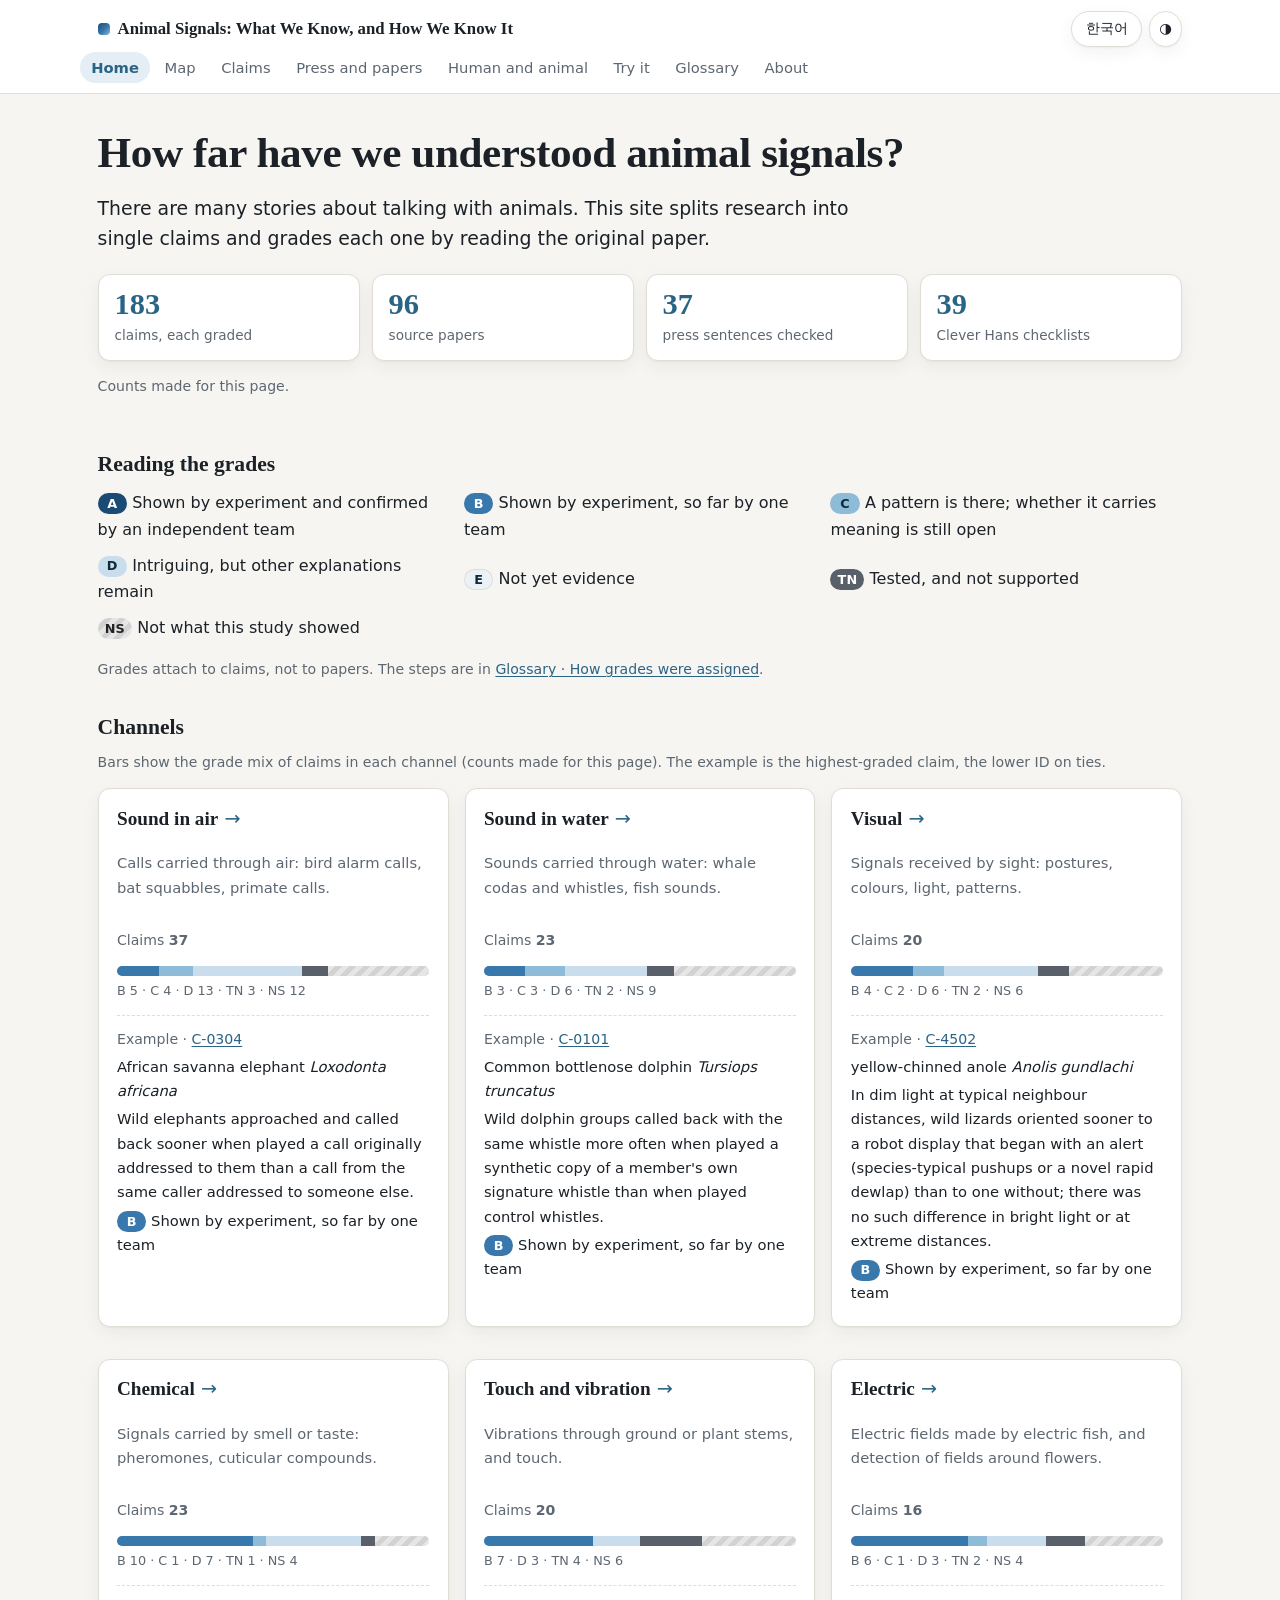
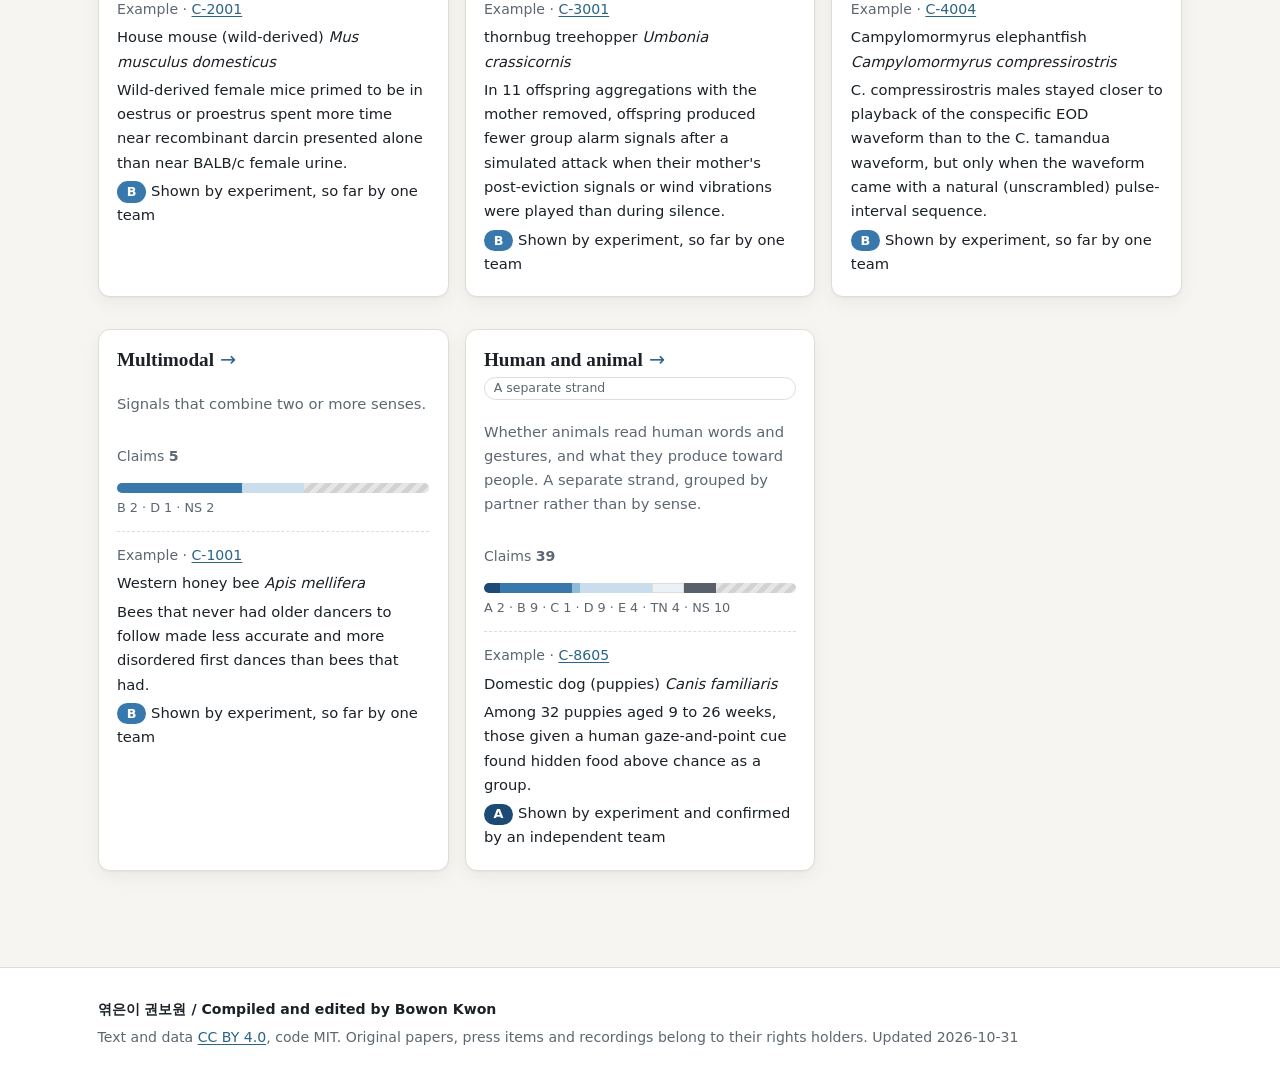
==== index.html @ cfb14173 "Visual refresh: hero stats, sticky header, theme toggle, quieter map Serif display headings, grade-c" ====
<!DOCTYPE html>
<html lang="ko" class="lang-ko">
<head>
<meta charset="utf-8">
<meta name="viewport" content="width=device-width, initial-scale=1">
<title>처음 / Home | 동물의 신호, 어디까지 알았나</title>
<link rel="stylesheet" href="assets/site.css">
<script>(function(){var th;try{th=localStorage.getItem("as-theme")}catch(e){}if(th==="light"||th==="dark"){document.documentElement.setAttribute("data-theme",th)}var l;try{l=localStorage.getItem("as-lang")}catch(e){}if(l!=="ko"&&l!=="en"){l=(navigator.language||"").toLowerCase().indexOf("ko")===0?"ko":"en"}var d=document.documentElement;d.className="lang-"+l;d.lang=l;})();</script>

</head>
<body>
<header class="top">
<div class="wrap toprow">
<a class="brand" href="index.html"><span class="ko" lang="ko">동물의 신호, 어디까지 알았나</span><span class="en" lang="en">Animal Signals: What We Know, and How We Know It</span></a>
<div class="btns"><button type="button" id="langbtn" class="langbtn" aria-label="Language / 언어"><span class="ko" lang="en">English</span><span class="en" lang="ko">한국어</span></button>
<button type="button" id="themebtn" class="langbtn themebtn" aria-label="밝게/어둡게 / Light or dark" title="밝게/어둡게 · Light/dark">&#9681;</button></div>
</div>
<nav class="wrap nav" aria-label="Site"><a href="index.html" aria-current="page"><span class="ko" lang="ko">처음</span><span class="en" lang="en">Home</span></a><a href="map.html"><span class="ko" lang="ko">지도</span><span class="en" lang="en">Map</span></a><a href="claims.html"><span class="ko" lang="ko">주장 카드</span><span class="en" lang="en">Claims</span></a><a href="press.html"><span class="ko" lang="ko">보도와 논문, 나란히</span><span class="en" lang="en">Press and papers</span></a><a href="aic.html"><span class="ko" lang="ko">사람과 동물</span><span class="en" lang="en">Human and animal</span></a><a href="try.html"><span class="ko" lang="ko">직접 해 보기</span><span class="en" lang="en">Try it</span></a><a href="glossary.html"><span class="ko" lang="ko">용어</span><span class="en" lang="en">Glossary</span></a><a href="about.html"><span class="ko" lang="ko">소개</span><span class="en" lang="en">About</span></a></nav>
</header>
<main class="wrap">
<section class="hero"><h1><span class="ko" lang="ko">동물은 어떻게 말할까?</span><span class="en" lang="en">How far have we understood animal signals?</span></h1>
<p class="lead"><span class="ko" lang="ko">「동물과 대화했다」는 이야기는 많다. 이 사이트는 연구가 실제로 보인 것을 주장 하나씩 떼어, 그 주장의 근거가 어느 수준인지 원 논문을 읽고 매겼다.</span><span class="en" lang="en">There are many stories about talking with animals. This site splits research into single claims and grades each one by reading the original paper.</span></p>
<div class="stats">
<a href="claims.html"><span class="n">183</span><small><span class="ko" lang="ko">주장, 하나씩 등급을 매김</span><span class="en" lang="en">claims, each graded</span></small></a>
<a href="about.html"><span class="n">96</span><small><span class="ko" lang="ko">원 논문</span><span class="en" lang="en">source papers</span></small></a>
<a href="press.html"><span class="n">37</span><small><span class="ko" lang="ko">보도 문장, 논문과 대조</span><span class="en" lang="en">press sentences checked</span></small></a>
<a href="aic.html"><span class="n">39</span><small><span class="ko" lang="ko">영리한 한스 점검표</span><span class="en" lang="en">Clever Hans checklists</span></small></a>
</div>
<p class="small"><span class="ko" lang="ko">이 화면의 집계.</span><span class="en" lang="en">Counts made for this page.</span></p></section>
<section><h2><span class="ko" lang="ko">등급 읽는 법</span><span class="en" lang="en">Reading the grades</span></h2><ul class="gradelist"><li><span class="gradeline"><span class="badge g-A" title="A">A</span> <span class="ko" lang="ko">실험으로 확인되고 다른 팀도 확인했다</span><span class="en" lang="en">Shown by experiment and confirmed by an independent team</span></span></li><li><span class="gradeline"><span class="badge g-B" title="B">B</span> <span class="ko" lang="ko">실험으로 확인됐지만 아직 한 팀 결과다</span><span class="en" lang="en">Shown by experiment, so far by one team</span></span></li><li><span class="gradeline"><span class="badge g-C" title="C">C</span> <span class="ko" lang="ko">패턴은 보이지만 의미인지는 아직 모른다</span><span class="en" lang="en">A pattern is there; whether it carries meaning is still open</span></span></li><li><span class="gradeline"><span class="badge g-D" title="D">D</span> <span class="ko" lang="ko">흥미롭지만 다른 설명이 남아 있다</span><span class="en" lang="en">Intriguing, but other explanations remain</span></span></li><li><span class="gradeline"><span class="badge g-E" title="E">E</span> <span class="ko" lang="ko">아직 근거라고 하기 어렵다</span><span class="en" lang="en">Not yet evidence</span></span></li><li><span class="gradeline"><span class="badge g-TN" title="TN">TN</span> <span class="ko" lang="ko">시험했지만 확인되지 않았다</span><span class="en" lang="en">Tested, and not supported</span></span></li><li><span class="gradeline"><span class="badge g-NS" title="NS">NS</span> <span class="ko" lang="ko">이 연구가 보인 것이 아니다</span><span class="en" lang="en">Not what this study showed</span></span></li></ul>
<p class="small"><span class="ko" lang="ko">등급은 논문이 아니라 주장마다 붙는다. 매긴 순서는 <a href="glossary.html#grading">용어 · 등급은 이렇게 매겼다</a>에 있다.</span><span class="en" lang="en">Grades attach to claims, not to papers. The steps are in <a href="glossary.html#grading">Glossary · How grades were assigned</a>.</span></p></section>
<section><h2><span class="ko" lang="ko">신호가 오가는 길</span><span class="en" lang="en">Channels</span></h2>
<p class="small"><span class="ko" lang="ko">막대는 그 갈래 주장들의 등급 분포다(이 화면의 집계). 대표 사례는 그 갈래에서 등급이 가장 높은 주장이고, 같으면 번호가 앞선 것이다.</span><span class="en" lang="en">Bars show the grade mix of claims in each channel (counts made for this page). The example is the highest-graded claim, the lower ID on ties.</span></p>
<div class="grid"><article class="card chcard ch-acoustic-air">
<h2><a href="claims.html#channel=acoustic-air"><span class="ko" lang="ko">소리(공기)</span><span class="en" lang="en">Sound in air</span></a></h2>
<p class="blurb"><span class="ko" lang="ko">새의 경계음, 박쥐의 다툼 소리, 영장류의 호출처럼 공기로 전해지는 소리.</span><span class="en" lang="en">Calls carried through air: bird alarm calls, bat squabbles, primate calls.</span></p>
<p class="small"><span class="ko" lang="ko">주장</span><span class="en" lang="en">Claims</span> <b>37</b></p>
<div class="bar" role="img" aria-label="B 5 · C 4 · D 13 · TN 3 · NS 12"><span class="seg g-B" style="width:13.5%"></span><span class="seg g-C" style="width:10.8%"></span><span class="seg g-D" style="width:35.1%"></span><span class="seg g-TN" style="width:8.1%"></span><span class="seg g-NS" style="width:32.4%"></span></div><p class="legend">B 5 · C 4 · D 13 · TN 3 · NS 12</p>
<div class="rep"><p class="small"><span class="ko" lang="ko">대표 사례</span><span class="en" lang="en">Example</span> · <a href="claims.html#C-0304">C-0304</a></p><p><span class="ko" lang="ko">아프리카사바나코끼리</span><span class="en" lang="en">African savanna elephant</span> <i lang="la">Loxodonta africana</i></p><p><span class="ko" lang="ko">같은 코끼리의 호출이라도 원래 자기에게 했던 호출을 들려주면, 남에게 했던 호출보다 더 빨리 스피커 쪽으로 오고 더 빨리 대답했다.</span><span class="en" lang="en">Wild elephants approached and called back sooner when played a call originally addressed to them than a call from the same caller addressed to someone else.</span></p><p><span class="gradeline"><span class="badge g-B" title="B">B</span> <span class="ko" lang="ko">실험으로 확인됐지만 아직 한 팀 결과다</span><span class="en" lang="en">Shown by experiment, so far by one team</span></span></p></div>
</article><article class="card chcard ch-acoustic-water">
<h2><a href="claims.html#channel=acoustic-water"><span class="ko" lang="ko">소리(물속)</span><span class="en" lang="en">Sound in water</span></a></h2>
<p class="blurb"><span class="ko" lang="ko">고래의 코다와 휘슬, 물고기의 소리처럼 물속으로 전해지는 소리.</span><span class="en" lang="en">Sounds carried through water: whale codas and whistles, fish sounds.</span></p>
<p class="small"><span class="ko" lang="ko">주장</span><span class="en" lang="en">Claims</span> <b>23</b></p>
<div class="bar" role="img" aria-label="B 3 · C 3 · D 6 · TN 2 · NS 9"><span class="seg g-B" style="width:13.0%"></span><span class="seg g-C" style="width:13.0%"></span><span class="seg g-D" style="width:26.1%"></span><span class="seg g-TN" style="width:8.7%"></span><span class="seg g-NS" style="width:39.1%"></span></div><p class="legend">B 3 · C 3 · D 6 · TN 2 · NS 9</p>
<div class="rep"><p class="small"><span class="ko" lang="ko">대표 사례</span><span class="en" lang="en">Example</span> · <a href="claims.html#C-0101">C-0101</a></p><p><span class="ko" lang="ko">큰돌고래</span><span class="en" lang="en">Common bottlenose dolphin</span> <i lang="la">Tursiops truncatus</i></p><p><span class="ko" lang="ko">야생 큰돌고래 무리에 구성원의 시그니처 휘슬을 합성해 들려주면, 다른 휘슬을 들려줄 때보다 같은 휘슬로 대답하는 일이 더 많았다.</span><span class="en" lang="en">Wild dolphin groups called back with the same whistle more often when played a synthetic copy of a member&#x27;s own signature whistle than when played control whistles.</span></p><p><span class="gradeline"><span class="badge g-B" title="B">B</span> <span class="ko" lang="ko">실험으로 확인됐지만 아직 한 팀 결과다</span><span class="en" lang="en">Shown by experiment, so far by one team</span></span></p></div>
</article><article class="card chcard ch-visual">
<h2><a href="claims.html#channel=visual"><span class="ko" lang="ko">시각</span><span class="en" lang="en">Visual</span></a></h2>
<p class="blurb"><span class="ko" lang="ko">몸짓, 색, 빛, 무늬처럼 눈으로 받는 신호.</span><span class="en" lang="en">Signals received by sight: postures, colours, light, patterns.</span></p>
<p class="small"><span class="ko" lang="ko">주장</span><span class="en" lang="en">Claims</span> <b>20</b></p>
<div class="bar" role="img" aria-label="B 4 · C 2 · D 6 · TN 2 · NS 6"><span class="seg g-B" style="width:20.0%"></span><span class="seg g-C" style="width:10.0%"></span><span class="seg g-D" style="width:30.0%"></span><span class="seg g-TN" style="width:10.0%"></span><span class="seg g-NS" style="width:30.0%"></span></div><p class="legend">B 4 · C 2 · D 6 · TN 2 · NS 6</p>
<div class="rep"><p class="small"><span class="ko" lang="ko">대표 사례</span><span class="en" lang="en">Example</span> · <a href="claims.html#C-4502">C-4502</a></p><p><span class="ko" lang="ko">아놀도마뱀의 일종(A. gundlachi)</span><span class="en" lang="en">yellow-chinned anole</span> <i lang="la">Anolis gundlachi</i></p><p><span class="ko" lang="ko">어두운 빛과 보통 이웃 거리에서, 야생 도마뱀은 경보 동작(평소의 팔굽혀펴기든 새로운 빠른 목주머니 펼침이든)으로 시작하는 로봇 과시를 그렇지 않은 과시보다 빨리 바라보았다. 밝은 빛이나 아주 먼 거리에서는 차이가 없었다.</span><span class="en" lang="en">In dim light at typical neighbour distances, wild lizards oriented sooner to a robot display that began with an alert (species-typical pushups or a novel rapid dewlap) than to one without; there was no such difference in bright light or at extreme distances.</span></p><p><span class="gradeline"><span class="badge g-B" title="B">B</span> <span class="ko" lang="ko">실험으로 확인됐지만 아직 한 팀 결과다</span><span class="en" lang="en">Shown by experiment, so far by one team</span></span></p></div>
</article><article class="card chcard ch-chemical">
<h2><a href="claims.html#channel=chemical"><span class="ko" lang="ko">화학(냄새·맛)</span><span class="en" lang="en">Chemical</span></a></h2>
<p class="blurb"><span class="ko" lang="ko">페로몬, 체표 물질처럼 냄새나 맛으로 전해지는 신호.</span><span class="en" lang="en">Signals carried by smell or taste: pheromones, cuticular compounds.</span></p>
<p class="small"><span class="ko" lang="ko">주장</span><span class="en" lang="en">Claims</span> <b>23</b></p>
<div class="bar" role="img" aria-label="B 10 · C 1 · D 7 · TN 1 · NS 4"><span class="seg g-B" style="width:43.5%"></span><span class="seg g-C" style="width:4.3%"></span><span class="seg g-D" style="width:30.4%"></span><span class="seg g-TN" style="width:4.3%"></span><span class="seg g-NS" style="width:17.4%"></span></div><p class="legend">B 10 · C 1 · D 7 · TN 1 · NS 4</p>
<div class="rep"><p class="small"><span class="ko" lang="ko">대표 사례</span><span class="en" lang="en">Example</span> · <a href="claims.html#C-2001">C-2001</a></p><p><span class="ko" lang="ko">생쥐(야생 계통)</span><span class="en" lang="en">House mouse (wild-derived)</span> <i lang="la">Mus musculus domesticus</i></p><p><span class="ko" lang="ko">발정기 또는 발정 전기가 되도록 처치한 야생 계통 암컷 생쥐는 재조합 다르신 단독 근처에 BALB/c 암컷 오줌보다 오래 머물렀다.</span><span class="en" lang="en">Wild-derived female mice primed to be in oestrus or proestrus spent more time near recombinant darcin presented alone than near BALB/c female urine.</span></p><p><span class="gradeline"><span class="badge g-B" title="B">B</span> <span class="ko" lang="ko">실험으로 확인됐지만 아직 한 팀 결과다</span><span class="en" lang="en">Shown by experiment, so far by one team</span></span></p></div>
</article><article class="card chcard ch-tactile-vibration">
<h2><a href="claims.html#channel=tactile-vibration"><span class="ko" lang="ko">촉각·진동</span><span class="en" lang="en">Touch and vibration</span></a></h2>
<p class="blurb"><span class="ko" lang="ko">땅이나 식물 줄기를 타고 전해지는 진동, 몸 접촉.</span><span class="en" lang="en">Vibrations through ground or plant stems, and touch.</span></p>
<p class="small"><span class="ko" lang="ko">주장</span><span class="en" lang="en">Claims</span> <b>20</b></p>
<div class="bar" role="img" aria-label="B 7 · D 3 · TN 4 · NS 6"><span class="seg g-B" style="width:35.0%"></span><span class="seg g-D" style="width:15.0%"></span><span class="seg g-TN" style="width:20.0%"></span><span class="seg g-NS" style="width:30.0%"></span></div><p class="legend">B 7 · D 3 · TN 4 · NS 6</p>
<div class="rep"><p class="small"><span class="ko" lang="ko">대표 사례</span><span class="en" lang="en">Example</span> · <a href="claims.html#C-3001">C-3001</a></p><p><span class="ko" lang="ko">가시뿔매미류(움보니아)</span><span class="en" lang="en">thornbug treehopper</span> <i lang="la">Umbonia crassicornis</i></p><p><span class="ko" lang="ko">어미를 떼어 낸 새끼 무리 11개에서, 모의 공격이 끝난 뒤 어미의 신호나 바람 진동을 재생하면 무음일 때보다 새끼들의 집단 경보 신호가 줄었다.</span><span class="en" lang="en">In 11 offspring aggregations with the mother removed, offspring produced fewer group alarm signals after a simulated attack when their mother&#x27;s post-eviction signals or wind vibrations were played than during silence.</span></p><p><span class="gradeline"><span class="badge g-B" title="B">B</span> <span class="ko" lang="ko">실험으로 확인됐지만 아직 한 팀 결과다</span><span class="en" lang="en">Shown by experiment, so far by one team</span></span></p></div>
</article><article class="card chcard ch-electric">
<h2><a href="claims.html#channel=electric"><span class="ko" lang="ko">전기</span><span class="en" lang="en">Electric</span></a></h2>
<p class="blurb"><span class="ko" lang="ko">전기 물고기가 만드는 전기장, 꽃 주변의 전기장 감지.</span><span class="en" lang="en">Electric fields made by electric fish, and detection of fields around flowers.</span></p>
<p class="small"><span class="ko" lang="ko">주장</span><span class="en" lang="en">Claims</span> <b>16</b></p>
<div class="bar" role="img" aria-label="B 6 · C 1 · D 3 · TN 2 · NS 4"><span class="seg g-B" style="width:37.5%"></span><span class="seg g-C" style="width:6.2%"></span><span class="seg g-D" style="width:18.8%"></span><span class="seg g-TN" style="width:12.5%"></span><span class="seg g-NS" style="width:25.0%"></span></div><p class="legend">B 6 · C 1 · D 3 · TN 2 · NS 4</p>
<div class="rep"><p class="small"><span class="ko" lang="ko">대표 사례</span><span class="en" lang="en">Example</span> · <a href="claims.html#C-4004">C-4004</a></p><p><span class="ko" lang="ko">캄필로모르미루스 콤프레시로스트리스(코끼리고기류)</span><span class="en" lang="en">Campylomormyrus elephantfish</span> <i lang="la">Campylomormyrus compressirostris</i></p><p><span class="ko" lang="ko">C. compressirostris 수컷은 C. tamandua 파형보다 같은 종 파형 재생 쪽에 더 오래 머물렀다. 단, 파형에 자연 그대로의(섞지 않은) 방전 간격 서열이 붙어 있을 때만 그랬다.</span><span class="en" lang="en">C. compressirostris males stayed closer to playback of the conspecific EOD waveform than to the C. tamandua waveform, but only when the waveform came with a natural (unscrambled) pulse-interval sequence.</span></p><p><span class="gradeline"><span class="badge g-B" title="B">B</span> <span class="ko" lang="ko">실험으로 확인됐지만 아직 한 팀 결과다</span><span class="en" lang="en">Shown by experiment, so far by one team</span></span></p></div>
</article><article class="card chcard ch-multimodal">
<h2><a href="claims.html#channel=multimodal"><span class="ko" lang="ko">여러 감각 함께</span><span class="en" lang="en">Multimodal</span></a></h2>
<p class="blurb"><span class="ko" lang="ko">소리와 몸짓처럼 두 감각 이상을 함께 쓰는 신호.</span><span class="en" lang="en">Signals that combine two or more senses.</span></p>
<p class="small"><span class="ko" lang="ko">주장</span><span class="en" lang="en">Claims</span> <b>5</b></p>
<div class="bar" role="img" aria-label="B 2 · D 1 · NS 2"><span class="seg g-B" style="width:40.0%"></span><span class="seg g-D" style="width:20.0%"></span><span class="seg g-NS" style="width:40.0%"></span></div><p class="legend">B 2 · D 1 · NS 2</p>
<div class="rep"><p class="small"><span class="ko" lang="ko">대표 사례</span><span class="en" lang="en">Example</span> · <a href="claims.html#C-1001">C-1001</a></p><p><span class="ko" lang="ko">양봉꿀벌</span><span class="en" lang="en">Western honey bee</span> <i lang="la">Apis mellifera</i></p><p><span class="ko" lang="ko">따라 볼 선배 춤꾼이 없던 벌은 첫 춤의 방향이 덜 정확하고 더 흐트러졌다.</span><span class="en" lang="en">Bees that never had older dancers to follow made less accurate and more disordered first dances than bees that had.</span></p><p><span class="gradeline"><span class="badge g-B" title="B">B</span> <span class="ko" lang="ko">실험으로 확인됐지만 아직 한 팀 결과다</span><span class="en" lang="en">Shown by experiment, so far by one team</span></span></p></div>
</article><article class="card chcard ch-human-animal">
<h2><a href="aic.html"><span class="ko" lang="ko">사람과 동물</span><span class="en" lang="en">Human and animal</span></a></h2><p class="sep"><span class="ko" lang="ko">별도 갈래</span><span class="en" lang="en">A separate strand</span></p>
<p class="blurb"><span class="ko" lang="ko">사람의 말·몸짓을 동물이 읽는가, 동물이 사람에게 무엇을 내는가. 감각이 아니라 따로 묶은 갈래다.</span><span class="en" lang="en">Whether animals read human words and gestures, and what they produce toward people. A separate strand, grouped by partner rather than by sense.</span></p>
<p class="small"><span class="ko" lang="ko">주장</span><span class="en" lang="en">Claims</span> <b>39</b></p>
<div class="bar" role="img" aria-label="A 2 · B 9 · C 1 · D 9 · E 4 · TN 4 · NS 10"><span class="seg g-A" style="width:5.1%"></span><span class="seg g-B" style="width:23.1%"></span><span class="seg g-C" style="width:2.6%"></span><span class="seg g-D" style="width:23.1%"></span><span class="seg g-E" style="width:10.3%"></span><span class="seg g-TN" style="width:10.3%"></span><span class="seg g-NS" style="width:25.6%"></span></div><p class="legend">A 2 · B 9 · C 1 · D 9 · E 4 · TN 4 · NS 10</p>
<div class="rep"><p class="small"><span class="ko" lang="ko">대표 사례</span><span class="en" lang="en">Example</span> · <a href="claims.html#C-8605">C-8605</a></p><p><span class="ko" lang="ko">개(강아지)</span><span class="en" lang="en">Domestic dog (puppies)</span> <i lang="la">Canis familiaris</i></p><p><span class="ko" lang="ko">9~26주 강아지 32마리 가운데 사람의 시선·가리키기 신호를 받은 강아지들은 집단으로 숨긴 음식을 우연보다 잘 찾았다.</span><span class="en" lang="en">Among 32 puppies aged 9 to 26 weeks, those given a human gaze-and-point cue found hidden food above chance as a group.</span></p><p><span class="gradeline"><span class="badge g-A" title="A">A</span> <span class="ko" lang="ko">실험으로 확인되고 다른 팀도 확인했다</span><span class="en" lang="en">Shown by experiment and confirmed by an independent team</span></span></p></div>
</article></div></section>
</main>
<footer class="foot">
<div class="wrap">
<p class="credit">엮은이 권보원 / Compiled and edited by Bowon Kwon</p>
<p><span class="ko" lang="ko">글과 데이터 <a href="https://creativecommons.org/licenses/by/4.0/" rel="noopener">CC BY 4.0</a>, 코드 MIT. 원 논문·보도·녹음의 권리는 각 권리자에게 있다.</span><span class="en" lang="en">Text and data <a href="https://creativecommons.org/licenses/by/4.0/" rel="noopener">CC BY 4.0</a>, code MIT. Original papers, press items and recordings belong to their rights holders.</span>
<span class="ko" lang="ko">갱신일</span><span class="en" lang="en">Updated</span> 2026-10-31</p>
</div>
</footer>
<script src="assets/site.js"></script>
</body>
</html>
---- assets/site.css ----
:root{--bg:#f6f5f1;--bg2:#edebe5;--card:#ffffff;--ink:#1b2127;--muted:#5d6771;--faint:#9aa3ab;--line:#e0ddd5;--line2:#ebe8e1;
--accent:#2a6485;--accent-tint:#e4eef4;--warm:#b07a3a;
--gA:#1b4b74;--gB:#3878ad;--gC:#8dbbd8;--gD:#c9dded;--gE:#eaf1f7;--gTN:#596069;--gNS:#d9d9d9;
--radius:12px;--shadow:0 1px 2px rgba(20,24,30,.04),0 6px 18px rgba(20,24,30,.05);--shadow2:0 2px 4px rgba(20,24,30,.06),0 12px 28px rgba(20,24,30,.09);
--display:"Noto Serif KR","Source Serif 4",Georgia,"Times New Roman",serif}
@media (prefers-color-scheme:dark){:root:not([data-theme=light]){--bg:#1a1c1f;--bg2:#222427;--card:#232529;--ink:#eae8e3;--muted:#b0aea8;--faint:#7c7f84;--line:#34373d;--line2:#2c2f34;
--accent:#7fa8cf;--accent-tint:#263644;--warm:#d1a35f;--gC:#4f86ad;--gD:#2f5876;--gE:#2a3a48;--gTN:#8a9099;--gNS:#4a4d52;
--shadow:0 1px 2px rgba(0,0,0,.3),0 6px 18px rgba(0,0,0,.25);--shadow2:0 2px 4px rgba(0,0,0,.35),0 12px 28px rgba(0,0,0,.4)}
.g-C,.g-D,.g-E{color:#eef3f8!important}.g-NS{background:repeating-linear-gradient(135deg,#4a4d52 0 5px,#3a3d42 5px 10px)!important;color:#eae8e3!important}
.cell.g-C,.cell.g-D,.cell.g-E{color:#eef3f8}}
:root[data-theme=dark]{--bg:#1a1c1f;--bg2:#222427;--card:#232529;--ink:#eae8e3;--muted:#b0aea8;--faint:#7c7f84;--line:#34373d;--line2:#2c2f34;
--accent:#7fa8cf;--accent-tint:#263644;--warm:#d1a35f;--gC:#4f86ad;--gD:#2f5876;--gE:#2a3a48;--gTN:#8a9099;--gNS:#4a4d52;
--shadow:0 1px 2px rgba(0,0,0,.3),0 6px 18px rgba(0,0,0,.25);--shadow2:0 2px 4px rgba(0,0,0,.35),0 12px 28px rgba(0,0,0,.4)}
[data-theme=dark] .g-C,[data-theme=dark] .g-D,[data-theme=dark] .g-E{color:#eef3f8!important}[data-theme=dark] .g-NS{background:repeating-linear-gradient(135deg,#4a4d52 0 5px,#3a3d42 5px 10px)!important;color:#eae8e3!important}
[data-theme=dark] .cell.g-C,[data-theme=dark] .cell.g-D,[data-theme=dark] .cell.g-E{color:#eef3f8}
*{box-sizing:border-box}
html{font-size:16px;scroll-behavior:smooth}
body{margin:0;color:var(--ink);background:var(--bg);line-height:1.65;
font-family:system-ui,-apple-system,"Segoe UI","Apple SD Gothic Neo","Malgun Gothic","Noto Sans KR","Noto Sans CJK KR",sans-serif;word-break:keep-all;overflow-wrap:anywhere;-webkit-font-smoothing:antialiased}
html.lang-ko .en,html.lang-en .ko{display:none!important}
[hidden]{display:none!important}
.sr{position:absolute;width:1px;height:1px;overflow:hidden;clip:rect(0 0 0 0);white-space:nowrap}
.wrap{max-width:1120px;margin:0 auto;padding:0 1.1rem}
a{color:var(--accent);text-decoration-thickness:1px;text-underline-offset:2px}
a:hover{text-decoration-thickness:2px}
h1{font-family:var(--display);font-weight:600;font-size:2rem;line-height:1.25;letter-spacing:-.01em;margin:1.6rem 0 .7rem}
h2{font-family:var(--display);font-weight:600;font-size:1.35rem;line-height:1.3;margin:2rem 0 .6rem}
h3{font-size:1.05rem}
h2+.small,h1+.lead{margin-top:.2rem}
.top{position:sticky;top:0;z-index:20;background:color-mix(in srgb,var(--card) 90%,transparent);backdrop-filter:blur(10px);-webkit-backdrop-filter:blur(10px);border-bottom:1px solid var(--line)}
@supports not (color-mix(in srgb,#fff,#000)){.top{background:var(--card)}}
.toprow{display:flex;justify-content:space-between;align-items:center;gap:1rem;padding-top:.7rem}
.brand{font-family:var(--display);font-weight:600;font-size:1.05rem;text-decoration:none;color:var(--ink);display:inline-flex;align-items:center;gap:.5rem}
.brand::before{content:"";width:12px;height:12px;border-radius:4px;background:linear-gradient(135deg,var(--gA),var(--gB) 55%,var(--gC));flex:none}
.langbtn{border:1px solid var(--line);background:var(--card);color:var(--ink);border-radius:999px;padding:.3rem .85rem;cursor:pointer;font:inherit;font-size:.9rem;box-shadow:var(--shadow);white-space:nowrap;flex:none}
.langbtn:hover{border-color:var(--accent);color:var(--accent)}
.btns{display:flex;gap:.4rem;align-items:center}
.themebtn{width:2.1rem;padding:.3rem 0;text-align:center}
.nav{display:flex;flex-wrap:wrap;gap:.15rem .2rem;padding:.35rem 0 .6rem}
.nav a{text-decoration:none;color:var(--muted);font-size:.92rem;padding:.22rem .7rem;border-radius:999px;transition:background .15s,color .15s}
.nav a:hover{background:var(--bg2);color:var(--ink)}
.nav a[aria-current=page]{color:var(--accent);background:var(--accent-tint);font-weight:600}
main.wrap{padding-bottom:2rem;min-width:0;overflow-x:clip}
.lead{font-size:1.12rem;color:var(--ink);max-width:48rem}
.small{font-size:.88rem;color:var(--muted)}
.hero{padding:1.4rem 0 .4rem}
.hero h1{font-size:clamp(2rem,4.2vw,2.7rem);margin:.6rem 0 .8rem}
.hero .lead{font-size:1.18rem;line-height:1.6}
.stats{display:grid;grid-template-columns:repeat(auto-fit,minmax(150px,1fr));gap:.7rem;margin:1.3rem 0 .4rem}
.stats a,.stats div{display:flex;flex-direction:column;background:var(--card);border:1px solid var(--line);border-radius:var(--radius);padding:.8rem 1rem;text-decoration:none;color:inherit;box-shadow:var(--shadow);transition:transform .15s,box-shadow .15s}
.stats a:hover{transform:translateY(-2px);box-shadow:var(--shadow2)}
.stats .n{font-family:var(--display);font-size:1.9rem;font-weight:600;line-height:1.1;color:var(--accent);font-variant-numeric:tabular-nums}
.stats small{color:var(--muted);font-size:.85rem;margin-top:.2rem}
.foot{border-top:1px solid var(--line);margin-top:3rem;padding:1.6rem 0 2rem;font-size:.88rem;color:var(--muted);background:var(--card)}
.foot p{margin:.3rem 0}
.credit{font-weight:600;color:var(--ink)}
.badge{display:inline-block;min-width:2.3em;text-align:center;font-weight:700;border-radius:999px;padding:.05em .55em;font-size:.8rem;letter-spacing:.02em;line-height:1.55;vertical-align:middle}
.g-A{background:var(--gA);color:#fff}.g-B{background:var(--gB);color:#fff}.g-C{background:var(--gC);color:#102a3a}
.g-D{background:var(--gD);color:#102a3a}.g-E{background:var(--gE);color:#102a3a;box-shadow:inset 0 0 0 1px var(--line)}
.g-TN{background:var(--gTN);color:#fff}
.g-NS{background:repeating-linear-gradient(135deg,#e6e6e6 0 5px,#d2d2d2 5px 10px);color:#222}
.gradeline{display:inline}
.gradelist{list-style:none;padding:0;display:grid;grid-template-columns:repeat(auto-fit,minmax(300px,1fr));gap:.3rem .9rem;margin:.6rem 0}
.gradelist li{margin:.15rem 0;display:flex;align-items:center;gap:.5rem}
.grid{display:grid;grid-template-columns:repeat(auto-fill,minmax(260px,1fr));gap:1rem}
.card{background:var(--card);border:1px solid var(--line);border-radius:var(--radius);padding:1rem 1.15rem;margin:0 0 1rem;box-shadow:var(--shadow)}
.chcard{display:flex;flex-direction:column;transition:transform .15s,box-shadow .15s}
.chcard:hover{transform:translateY(-2px);box-shadow:var(--shadow2)}
.chcard h2{margin:.1rem 0 .3rem;font-size:1.2rem}
.chcard h2 a{text-decoration:none;color:var(--ink)}
.chcard h2 a::after{content:" \2192";color:var(--accent);font-family:system-ui,sans-serif;font-weight:400}
.chcard .sep{display:inline-block;font-size:.78rem;border:1px solid var(--line);border-radius:999px;padding:0 .55rem;margin:0 0 .3rem;color:var(--muted)}
.blurb{font-size:.92rem;color:var(--muted)}
.rep{border-top:1px dashed var(--line);margin-top:.6rem;padding-top:.5rem;font-size:.92rem}
.rep p{margin:.25rem 0}
.bar{display:flex;height:10px;border-radius:999px;overflow:hidden;background:var(--bg2)}
.bar .seg{display:block;height:100%}
.legend{font-size:.8rem;color:var(--muted);margin:.25rem 0}
.tablewrap{overflow-x:auto;max-width:100%;background:var(--card);border:1px solid var(--line);border-radius:var(--radius);padding:.6rem;box-shadow:var(--shadow)}
table.map{border-collapse:separate;border-spacing:3px;min-width:860px;font-size:.88rem}
.map th,.map td{padding:.38rem .3rem;text-align:center;border-radius:6px}
.map th[scope=row]{text-align:left;white-space:nowrap;position:sticky;left:0;background:var(--card);font-weight:600;padding-right:.8rem}
.map thead th{font-weight:600;color:var(--muted);font-size:.82rem;vertical-align:bottom}
.cell a{display:block;text-decoration:none;color:inherit}
.cell .cg{font-weight:700}
.cell.empty{background:var(--bg2);color:var(--faint);font-size:.75rem}
.cell.empty::before{content:"\00b7"}
.maplegend{list-style:none;padding:0;display:flex;flex-wrap:wrap;gap:.35rem 1.1rem;font-size:.85rem;margin:.6rem 0 .9rem}
.cell-sw{display:inline-block;min-width:1.9em;text-align:center;border-radius:6px;font-weight:700;font-size:.8rem;padding:.05em .4em}
.cell-sw.empty{background:var(--bg2);height:1.3em;vertical-align:middle}
.filters{display:flex;flex-wrap:wrap;gap:.5rem 1rem;background:var(--card);border:1px solid var(--line);border-radius:var(--radius);padding:.75rem 1rem;margin:.9rem 0;box-shadow:var(--shadow)}
.filters label{font-size:.82rem;color:var(--muted);display:flex;flex-direction:column;gap:.15rem}
.filters select,.filters input{font:inherit;font-size:.92rem;color:var(--ink);background:var(--bg);border:1px solid var(--line);border-radius:8px;padding:.3rem .5rem;max-width:16rem}
.filters select:focus,.filters input:focus{outline:2px solid var(--accent);outline-offset:1px;border-color:var(--accent)}
.claim{border-left:4px solid var(--line)}
.claim[data-grade=A]{border-left-color:var(--gA)}.claim[data-grade=B]{border-left-color:var(--gB)}.claim[data-grade=C]{border-left-color:var(--gC)}
.claim[data-grade=D]{border-left-color:var(--gD)}.claim[data-grade=E]{border-left-color:var(--gE)}.claim[data-grade=TN]{border-left-color:var(--gTN)}.claim[data-grade=NS]{border-left-color:var(--gNS)}
.claim:target,.aic:target,.prow:target{box-shadow:0 0 0 3px var(--accent-tint),var(--shadow2)}
.claim .meta,.aic .meta{font-size:.8rem;color:var(--muted);margin:0 0 .2rem}
.cid{font-family:ui-monospace,Consolas,monospace;color:var(--accent)}
.species{margin:.2rem 0;font-weight:600}
.signal{margin:.1rem 0;font-size:.92rem;color:var(--muted)}
.claimtext{margin:.55rem 0;font-size:1.08rem;line-height:1.55;font-weight:600}
.cols{display:grid;grid-template-columns:1fr 1fr;gap:1.2rem;margin-top:.5rem}
.cols h4{margin:.4rem 0 .2rem;font-size:.82rem;color:var(--muted);letter-spacing:.04em}
.cols ul{margin:.2rem 0;padding-left:1.1rem}
.facts{font-size:.9rem}
.raw{font-family:ui-monospace,Consolas,monospace;font-size:.84rem}
details{margin-top:.6rem;border-top:1px solid var(--line2);padding-top:.45rem}
summary{cursor:pointer;color:var(--accent);font-size:.9rem}
summary:hover{text-decoration:underline}
.flag{display:inline-block;font-size:.76rem;border:1px solid var(--line);background:var(--bg2);border-radius:999px;padding:0 .5rem;font-family:ui-monospace,Consolas,monospace;color:var(--muted)}
.flags,.refs{padding-left:1.1rem}
.role{font-size:.78rem;border:1px solid var(--line);border-radius:999px;padding:0 .4rem;color:var(--muted)}
.note{font-size:.9rem;background:var(--bg2);border-left:3px solid var(--line);padding:.35rem .7rem;margin:.3rem 0;border-radius:0 8px 8px 0}
.sens{border-left:3px solid var(--gC);padding-left:.5rem}
.prow{display:grid;grid-template-columns:1fr 1.2fr 1fr;gap:1.2rem;background:var(--card);border:1px solid var(--line);border-radius:var(--radius);padding:1rem 1.15rem;margin:0 0 1rem;box-shadow:var(--shadow)}
.prow h3{margin:0 0 .4rem;font-size:.8rem;color:var(--muted);letter-spacing:.04em}
.prow>div:not(:first-child){border-left:1px solid var(--line2);padding-left:1.2rem}
.sentence{font-size:1.05rem;margin:.2rem 0;font-weight:600;line-height:1.5}
.tr{margin:.2rem 0}
.mid,.gaps{padding-left:1.1rem;margin:.2rem 0}
.mid li{margin-bottom:.55rem}
table.check{border-collapse:collapse;width:100%;font-size:.9rem}
.check th,.check td{border-top:1px solid var(--line2);padding:.35rem .4rem;text-align:left;vertical-align:top}
.check th{font-weight:500;width:50%}
.check td.v{white-space:nowrap;width:9rem}
.sym{display:inline-block;width:1.2em;text-align:center;font-weight:700}
.aiclegend{list-style:none;padding:0;display:flex;flex-wrap:wrap;gap:.3rem 1.2rem;font-size:.88rem}
.gloss dt{font-weight:700;margin-top:.9rem}
.gloss dd{margin:.2rem 0 0 0}
.steps li{margin:.45rem 0}
.tryblock{background:var(--card);border:1px solid var(--line);border-radius:var(--radius);padding:1rem 1.15rem;margin:.9rem 0;box-shadow:var(--shadow)}
.controls{display:flex;flex-wrap:wrap;gap:.5rem 1rem;align-items:center}
.controls button{font:inherit;padding:.35rem .9rem;border:1px solid var(--accent);background:var(--card);color:var(--accent);border-radius:999px;cursor:pointer}
.controls button:hover{background:var(--accent);color:#fff}
.controls button:disabled{opacity:.5;cursor:default}
input[type=range]{accent-color:var(--accent)}
canvas.kde,canvas.spec{width:100%;height:auto;border:1px solid var(--line);border-radius:8px;background:var(--card)}
.codasvg{width:100%;height:60px;border:1px solid var(--line);border-radius:8px;background:var(--card)}
.pending{color:var(--muted);border:1px dashed var(--line);padding:.8rem;border-radius:8px}
.credit2{font-size:.88rem}
.none{color:var(--muted)}
@media (max-width:760px){.cols,.prow{grid-template-columns:1fr}.prow>div:not(:first-child){border-left:0;padding-left:0;border-top:1px solid var(--line2);padding-top:.6rem}
h1{font-size:1.55rem}.hero h1{font-size:1.8rem}.hero .lead{font-size:1.05rem}.claimtext{font-size:1.02rem}.wrap{padding:0 .9rem}
.brand{font-size:.95rem}.langbtn{padding:.25rem .6rem;font-size:.85rem}.btns{gap:.3rem}}
@media print{.nav,.langbtn,.filters,.controls,#ccount,#pcount{display:none!important}
body{background:#fff}.top{position:static}.card,.prow{break-inside:avoid;border-color:#999;box-shadow:none}
details>*{display:block}a{color:inherit}
.g-A,.g-B,.g-C,.g-D,.g-E,.g-TN,.g-NS{-webkit-print-color-adjust:exact;print-color-adjust:exact}}
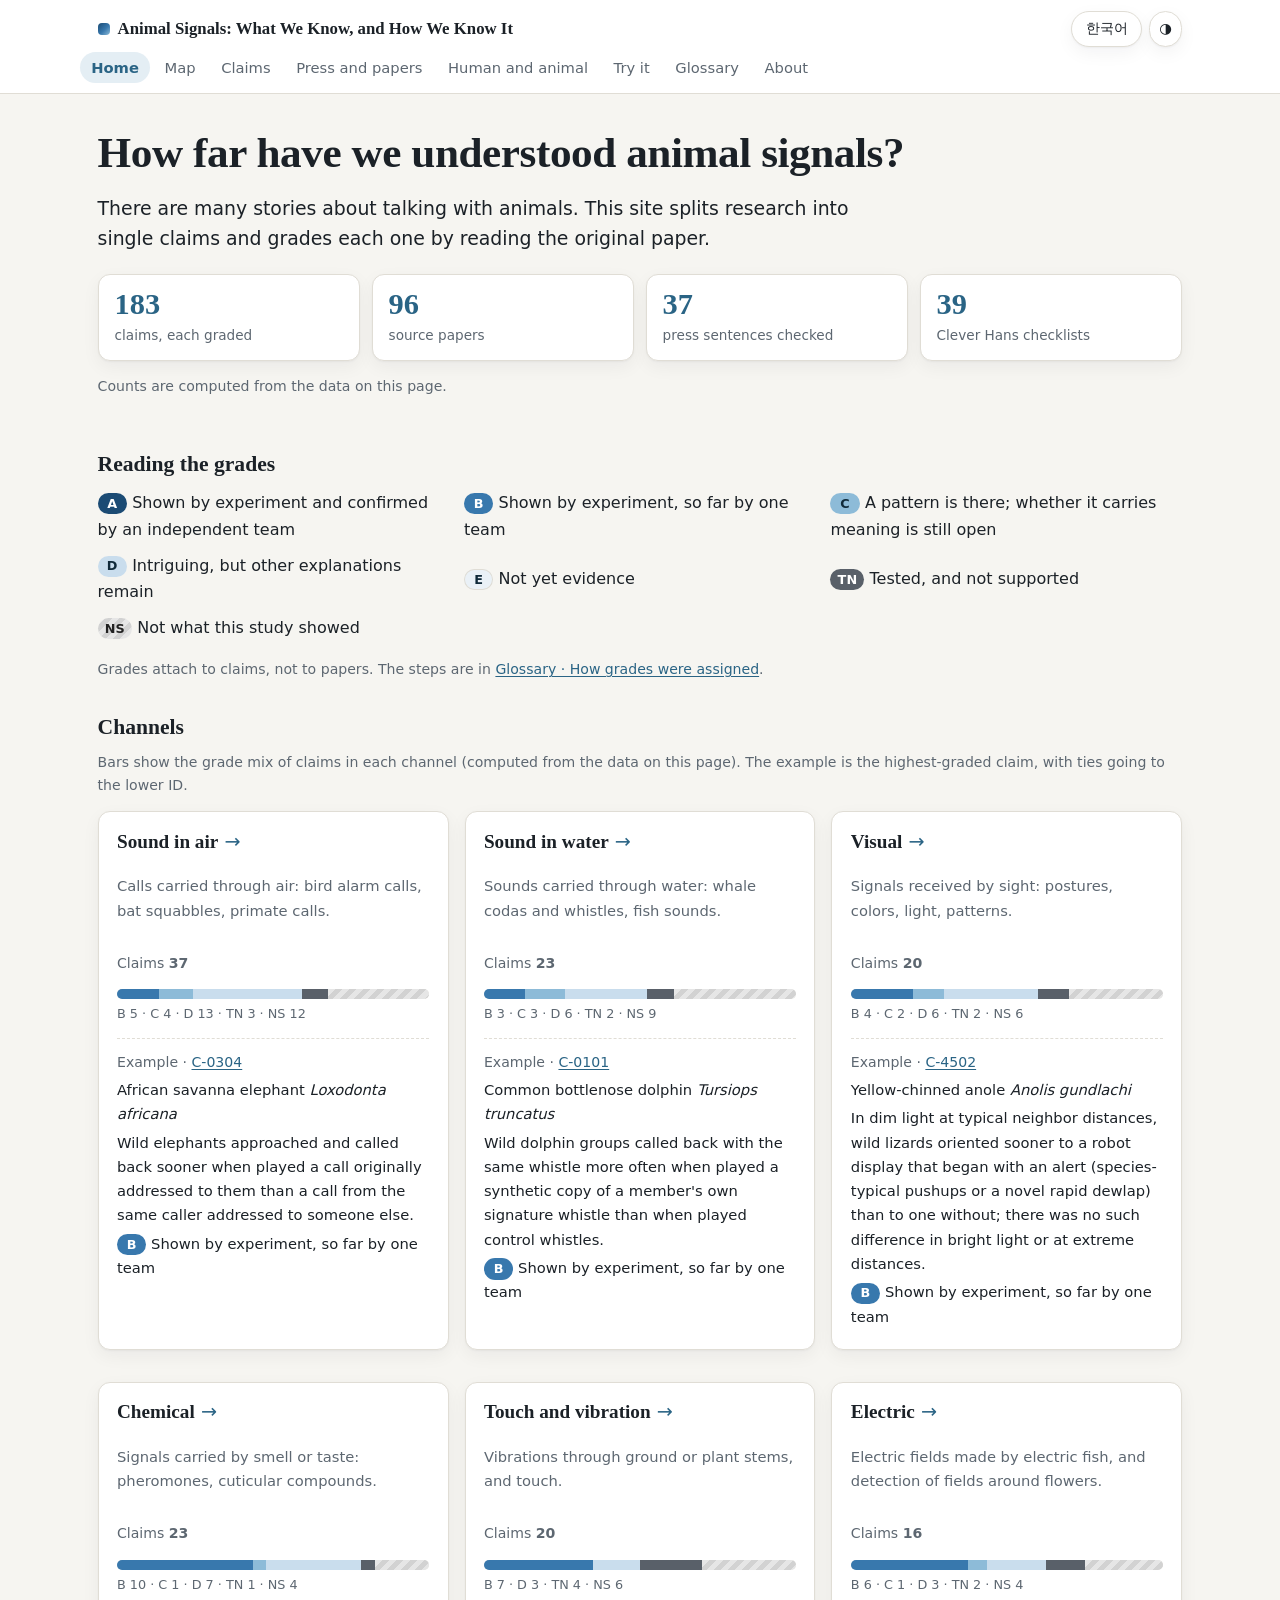
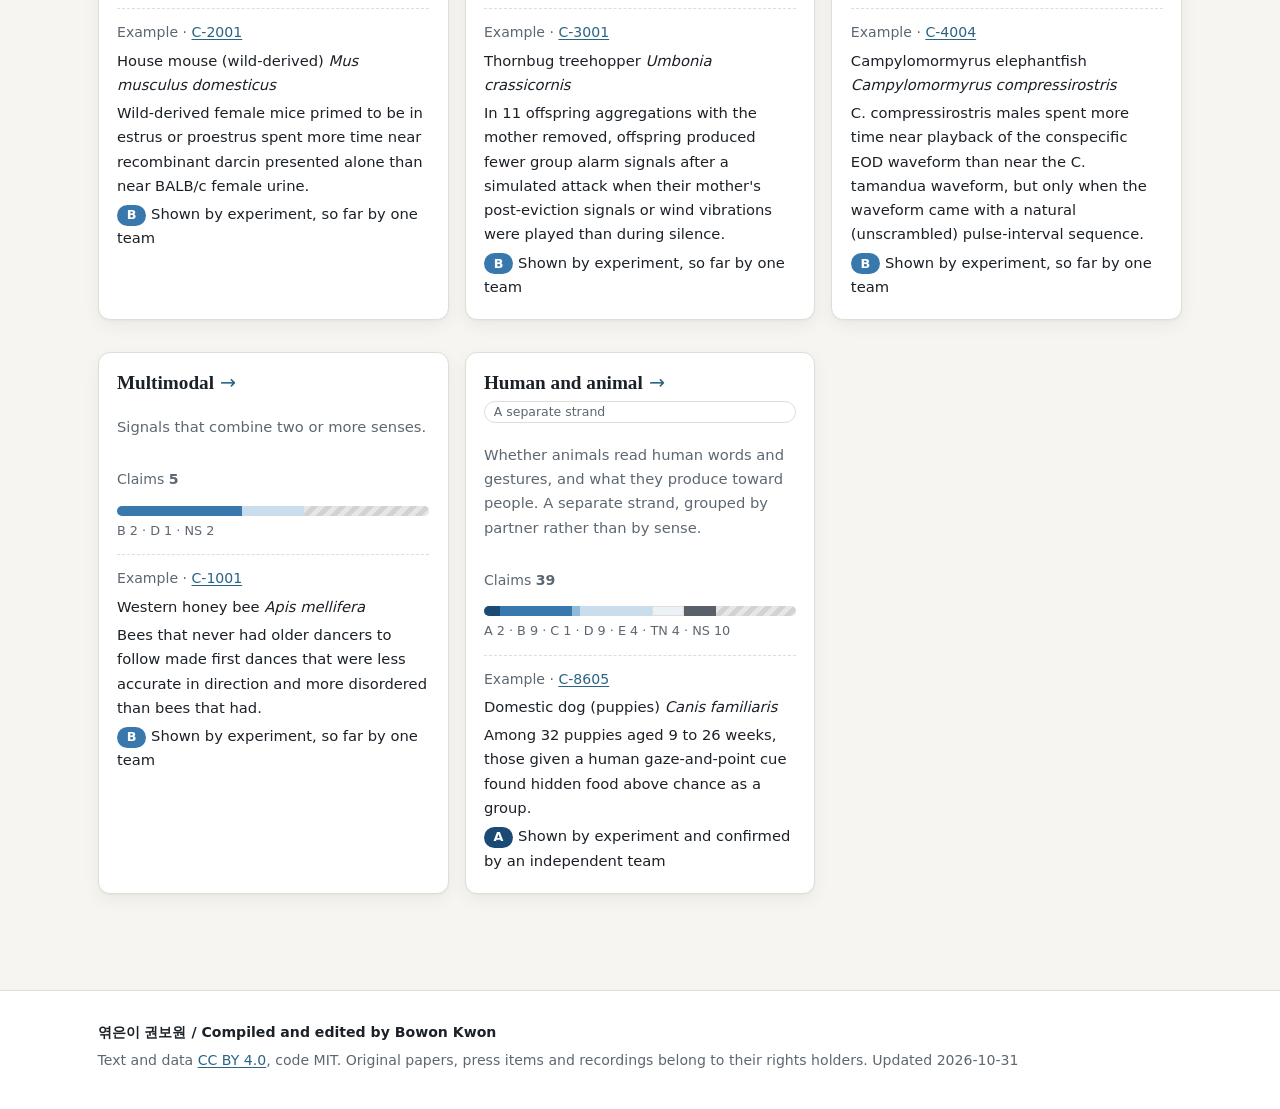
==== commit acff8454: "English pass: meaning fixes, US spelling, terminology, tab titles - Fix 13 English/Korean meaning mi" ====
--- a/index.html
+++ b/index.html
@@ -1,11 +1,11 @@
 <!DOCTYPE html>
-<html lang="ko" class="lang-ko">
+<html lang="ko" class="lang-ko" data-title-ko="처음 | 동물의 신호, 어디까지 알았나" data-title-en="Home | Animal Signals">
 <head>
 <meta charset="utf-8">
 <meta name="viewport" content="width=device-width, initial-scale=1">
-<title>처음 / Home | 동물의 신호, 어디까지 알았나</title>
+<title>처음 / Home | 동물의 신호, 어디까지 알았나 / Animal Signals</title>
 <link rel="stylesheet" href="assets/site.css">
-<script>(function(){var th;try{th=localStorage.getItem("as-theme")}catch(e){}if(th==="light"||th==="dark"){document.documentElement.setAttribute("data-theme",th)}var l;try{l=localStorage.getItem("as-lang")}catch(e){}if(l!=="ko"&&l!=="en"){l=(navigator.language||"").toLowerCase().indexOf("ko")===0?"ko":"en"}var d=document.documentElement;d.className="lang-"+l;d.lang=l;})();</script>
+<script>(function(){var th;try{th=localStorage.getItem("as-theme")}catch(e){}if(th==="light"||th==="dark"){document.documentElement.setAttribute("data-theme",th)}var l;try{l=localStorage.getItem("as-lang")}catch(e){}if(l!=="ko"&&l!=="en"){l=(navigator.language||"").toLowerCase().indexOf("ko")===0?"ko":"en"}var d=document.documentElement;d.className="lang-"+l;d.lang=l;var tt=d.getAttribute("data-title-"+l);if(tt){document.title=tt}})();</script>
 
 </head>
 <body>
@@ -18,7 +18,7 @@
 <nav class="wrap nav" aria-label="Site"><a href="index.html" aria-current="page"><span class="ko" lang="ko">처음</span><span class="en" lang="en">Home</span></a><a href="map.html"><span class="ko" lang="ko">지도</span><span class="en" lang="en">Map</span></a><a href="claims.html"><span class="ko" lang="ko">주장 카드</span><span class="en" lang="en">Claims</span></a><a href="press.html"><span class="ko" lang="ko">보도와 논문, 나란히</span><span class="en" lang="en">Press and papers</span></a><a href="aic.html"><span class="ko" lang="ko">사람과 동물</span><span class="en" lang="en">Human and animal</span></a><a href="try.html"><span class="ko" lang="ko">직접 해 보기</span><span class="en" lang="en">Try it</span></a><a href="glossary.html"><span class="ko" lang="ko">용어</span><span class="en" lang="en">Glossary</span></a><a href="about.html"><span class="ko" lang="ko">소개</span><span class="en" lang="en">About</span></a></nav>
 </header>
 <main class="wrap">
-<section class="hero"><h1><span class="ko" lang="ko">동물은 어떻게 말할까?</span><span class="en" lang="en">How far have we understood animal signals?</span></h1>
+<section class="hero"><h1><span class="ko" lang="ko">동물의 신호, 우리는 어디까지 알았을까?</span><span class="en" lang="en">How far have we understood animal signals?</span></h1>
 <p class="lead"><span class="ko" lang="ko">「동물과 대화했다」는 이야기는 많다. 이 사이트는 연구가 실제로 보인 것을 주장 하나씩 떼어, 그 주장의 근거가 어느 수준인지 원 논문을 읽고 매겼다.</span><span class="en" lang="en">There are many stories about talking with animals. This site splits research into single claims and grades each one by reading the original paper.</span></p>
 <div class="stats">
 <a href="claims.html"><span class="n">183</span><small><span class="ko" lang="ko">주장, 하나씩 등급을 매김</span><span class="en" lang="en">claims, each graded</span></small></a>
@@ -26,17 +26,17 @@
 <a href="press.html"><span class="n">37</span><small><span class="ko" lang="ko">보도 문장, 논문과 대조</span><span class="en" lang="en">press sentences checked</span></small></a>
 <a href="aic.html"><span class="n">39</span><small><span class="ko" lang="ko">영리한 한스 점검표</span><span class="en" lang="en">Clever Hans checklists</span></small></a>
 </div>
-<p class="small"><span class="ko" lang="ko">이 화면의 집계.</span><span class="en" lang="en">Counts made for this page.</span></p></section>
+<p class="small"><span class="ko" lang="ko">이 화면의 집계.</span><span class="en" lang="en">Counts are computed from the data on this page.</span></p></section>
 <section><h2><span class="ko" lang="ko">등급 읽는 법</span><span class="en" lang="en">Reading the grades</span></h2><ul class="gradelist"><li><span class="gradeline"><span class="badge g-A" title="A">A</span> <span class="ko" lang="ko">실험으로 확인되고 다른 팀도 확인했다</span><span class="en" lang="en">Shown by experiment and confirmed by an independent team</span></span></li><li><span class="gradeline"><span class="badge g-B" title="B">B</span> <span class="ko" lang="ko">실험으로 확인됐지만 아직 한 팀 결과다</span><span class="en" lang="en">Shown by experiment, so far by one team</span></span></li><li><span class="gradeline"><span class="badge g-C" title="C">C</span> <span class="ko" lang="ko">패턴은 보이지만 의미인지는 아직 모른다</span><span class="en" lang="en">A pattern is there; whether it carries meaning is still open</span></span></li><li><span class="gradeline"><span class="badge g-D" title="D">D</span> <span class="ko" lang="ko">흥미롭지만 다른 설명이 남아 있다</span><span class="en" lang="en">Intriguing, but other explanations remain</span></span></li><li><span class="gradeline"><span class="badge g-E" title="E">E</span> <span class="ko" lang="ko">아직 근거라고 하기 어렵다</span><span class="en" lang="en">Not yet evidence</span></span></li><li><span class="gradeline"><span class="badge g-TN" title="TN">TN</span> <span class="ko" lang="ko">시험했지만 확인되지 않았다</span><span class="en" lang="en">Tested, and not supported</span></span></li><li><span class="gradeline"><span class="badge g-NS" title="NS">NS</span> <span class="ko" lang="ko">이 연구가 보인 것이 아니다</span><span class="en" lang="en">Not what this study showed</span></span></li></ul>
 <p class="small"><span class="ko" lang="ko">등급은 논문이 아니라 주장마다 붙는다. 매긴 순서는 <a href="glossary.html#grading">용어 · 등급은 이렇게 매겼다</a>에 있다.</span><span class="en" lang="en">Grades attach to claims, not to papers. The steps are in <a href="glossary.html#grading">Glossary · How grades were assigned</a>.</span></p></section>
 <section><h2><span class="ko" lang="ko">신호가 오가는 길</span><span class="en" lang="en">Channels</span></h2>
-<p class="small"><span class="ko" lang="ko">막대는 그 갈래 주장들의 등급 분포다(이 화면의 집계). 대표 사례는 그 갈래에서 등급이 가장 높은 주장이고, 같으면 번호가 앞선 것이다.</span><span class="en" lang="en">Bars show the grade mix of claims in each channel (counts made for this page). The example is the highest-graded claim, the lower ID on ties.</span></p>
+<p class="small"><span class="ko" lang="ko">막대는 그 갈래 주장들의 등급 분포다(이 화면의 집계). 대표 사례는 그 갈래에서 등급이 가장 높은 주장이고, 같으면 번호가 앞선 것이다.</span><span class="en" lang="en">Bars show the grade mix of claims in each channel (computed from the data on this page). The example is the highest-graded claim, with ties going to the lower ID.</span></p>
 <div class="grid"><article class="card chcard ch-acoustic-air">
 <h2><a href="claims.html#channel=acoustic-air"><span class="ko" lang="ko">소리(공기)</span><span class="en" lang="en">Sound in air</span></a></h2>
 <p class="blurb"><span class="ko" lang="ko">새의 경계음, 박쥐의 다툼 소리, 영장류의 호출처럼 공기로 전해지는 소리.</span><span class="en" lang="en">Calls carried through air: bird alarm calls, bat squabbles, primate calls.</span></p>
 <p class="small"><span class="ko" lang="ko">주장</span><span class="en" lang="en">Claims</span> <b>37</b></p>
 <div class="bar" role="img" aria-label="B 5 · C 4 · D 13 · TN 3 · NS 12"><span class="seg g-B" style="width:13.5%"></span><span class="seg g-C" style="width:10.8%"></span><span class="seg g-D" style="width:35.1%"></span><span class="seg g-TN" style="width:8.1%"></span><span class="seg g-NS" style="width:32.4%"></span></div><p class="legend">B 5 · C 4 · D 13 · TN 3 · NS 12</p>
-<div class="rep"><p class="small"><span class="ko" lang="ko">대표 사례</span><span class="en" lang="en">Example</span> · <a href="claims.html#C-0304">C-0304</a></p><p><span class="ko" lang="ko">아프리카사바나코끼리</span><span class="en" lang="en">African savanna elephant</span> <i lang="la">Loxodonta africana</i></p><p><span class="ko" lang="ko">같은 코끼리의 호출이라도 원래 자기에게 했던 호출을 들려주면, 남에게 했던 호출보다 더 빨리 스피커 쪽으로 오고 더 빨리 대답했다.</span><span class="en" lang="en">Wild elephants approached and called back sooner when played a call originally addressed to them than a call from the same caller addressed to someone else.</span></p><p><span class="gradeline"><span class="badge g-B" title="B">B</span> <span class="ko" lang="ko">실험으로 확인됐지만 아직 한 팀 결과다</span><span class="en" lang="en">Shown by experiment, so far by one team</span></span></p></div>
+<div class="rep"><p class="small"><span class="ko" lang="ko">대표 사례</span><span class="en" lang="en">Example</span> · <a href="claims.html#C-0304">C-0304</a></p><p><span class="ko" lang="ko">아프리카사바나코끼리</span><span class="en" lang="en">African savanna elephant</span> <i lang="la">Loxodonta africana</i></p><p><span class="ko" lang="ko">야생 코끼리는 같은 코끼리의 호출이라도 원래 자기에게 했던 호출을 들려주면, 남에게 했던 호출보다 더 빨리 스피커 쪽으로 오고 더 빨리 대답했다.</span><span class="en" lang="en">Wild elephants approached and called back sooner when played a call originally addressed to them than a call from the same caller addressed to someone else.</span></p><p><span class="gradeline"><span class="badge g-B" title="B">B</span> <span class="ko" lang="ko">실험으로 확인됐지만 아직 한 팀 결과다</span><span class="en" lang="en">Shown by experiment, so far by one team</span></span></p></div>
 </article><article class="card chcard ch-acoustic-water">
 <h2><a href="claims.html#channel=acoustic-water"><span class="ko" lang="ko">소리(물속)</span><span class="en" lang="en">Sound in water</span></a></h2>
 <p class="blurb"><span class="ko" lang="ko">고래의 코다와 휘슬, 물고기의 소리처럼 물속으로 전해지는 소리.</span><span class="en" lang="en">Sounds carried through water: whale codas and whistles, fish sounds.</span></p>
@@ -45,34 +45,34 @@
 <div class="rep"><p class="small"><span class="ko" lang="ko">대표 사례</span><span class="en" lang="en">Example</span> · <a href="claims.html#C-0101">C-0101</a></p><p><span class="ko" lang="ko">큰돌고래</span><span class="en" lang="en">Common bottlenose dolphin</span> <i lang="la">Tursiops truncatus</i></p><p><span class="ko" lang="ko">야생 큰돌고래 무리에 구성원의 시그니처 휘슬을 합성해 들려주면, 다른 휘슬을 들려줄 때보다 같은 휘슬로 대답하는 일이 더 많았다.</span><span class="en" lang="en">Wild dolphin groups called back with the same whistle more often when played a synthetic copy of a member&#x27;s own signature whistle than when played control whistles.</span></p><p><span class="gradeline"><span class="badge g-B" title="B">B</span> <span class="ko" lang="ko">실험으로 확인됐지만 아직 한 팀 결과다</span><span class="en" lang="en">Shown by experiment, so far by one team</span></span></p></div>
 </article><article class="card chcard ch-visual">
 <h2><a href="claims.html#channel=visual"><span class="ko" lang="ko">시각</span><span class="en" lang="en">Visual</span></a></h2>
-<p class="blurb"><span class="ko" lang="ko">몸짓, 색, 빛, 무늬처럼 눈으로 받는 신호.</span><span class="en" lang="en">Signals received by sight: postures, colours, light, patterns.</span></p>
+<p class="blurb"><span class="ko" lang="ko">몸짓, 색, 빛, 무늬처럼 눈으로 받는 신호.</span><span class="en" lang="en">Signals received by sight: postures, colors, light, patterns.</span></p>
 <p class="small"><span class="ko" lang="ko">주장</span><span class="en" lang="en">Claims</span> <b>20</b></p>
 <div class="bar" role="img" aria-label="B 4 · C 2 · D 6 · TN 2 · NS 6"><span class="seg g-B" style="width:20.0%"></span><span class="seg g-C" style="width:10.0%"></span><span class="seg g-D" style="width:30.0%"></span><span class="seg g-TN" style="width:10.0%"></span><span class="seg g-NS" style="width:30.0%"></span></div><p class="legend">B 4 · C 2 · D 6 · TN 2 · NS 6</p>
-<div class="rep"><p class="small"><span class="ko" lang="ko">대표 사례</span><span class="en" lang="en">Example</span> · <a href="claims.html#C-4502">C-4502</a></p><p><span class="ko" lang="ko">아놀도마뱀의 일종(A. gundlachi)</span><span class="en" lang="en">yellow-chinned anole</span> <i lang="la">Anolis gundlachi</i></p><p><span class="ko" lang="ko">어두운 빛과 보통 이웃 거리에서, 야생 도마뱀은 경보 동작(평소의 팔굽혀펴기든 새로운 빠른 목주머니 펼침이든)으로 시작하는 로봇 과시를 그렇지 않은 과시보다 빨리 바라보았다. 밝은 빛이나 아주 먼 거리에서는 차이가 없었다.</span><span class="en" lang="en">In dim light at typical neighbour distances, wild lizards oriented sooner to a robot display that began with an alert (species-typical pushups or a novel rapid dewlap) than to one without; there was no such difference in bright light or at extreme distances.</span></p><p><span class="gradeline"><span class="badge g-B" title="B">B</span> <span class="ko" lang="ko">실험으로 확인됐지만 아직 한 팀 결과다</span><span class="en" lang="en">Shown by experiment, so far by one team</span></span></p></div>
+<div class="rep"><p class="small"><span class="ko" lang="ko">대표 사례</span><span class="en" lang="en">Example</span> · <a href="claims.html#C-4502">C-4502</a></p><p><span class="ko" lang="ko">아놀도마뱀의 일종(A. gundlachi)</span><span class="en" lang="en">Yellow-chinned anole</span> <i lang="la">Anolis gundlachi</i></p><p><span class="ko" lang="ko">어두운 빛과 보통 이웃 거리에서, 야생 도마뱀은 경보 동작(평소의 팔굽혀펴기든 새로운 빠른 목주머니 펼침이든)으로 시작하는 로봇 과시를 그렇지 않은 과시보다 빨리 바라보았다. 밝은 빛이나 아주 먼 거리에서는 차이가 없었다.</span><span class="en" lang="en">In dim light at typical neighbor distances, wild lizards oriented sooner to a robot display that began with an alert (species-typical pushups or a novel rapid dewlap) than to one without; there was no such difference in bright light or at extreme distances.</span></p><p><span class="gradeline"><span class="badge g-B" title="B">B</span> <span class="ko" lang="ko">실험으로 확인됐지만 아직 한 팀 결과다</span><span class="en" lang="en">Shown by experiment, so far by one team</span></span></p></div>
 </article><article class="card chcard ch-chemical">
 <h2><a href="claims.html#channel=chemical"><span class="ko" lang="ko">화학(냄새·맛)</span><span class="en" lang="en">Chemical</span></a></h2>
 <p class="blurb"><span class="ko" lang="ko">페로몬, 체표 물질처럼 냄새나 맛으로 전해지는 신호.</span><span class="en" lang="en">Signals carried by smell or taste: pheromones, cuticular compounds.</span></p>
 <p class="small"><span class="ko" lang="ko">주장</span><span class="en" lang="en">Claims</span> <b>23</b></p>
 <div class="bar" role="img" aria-label="B 10 · C 1 · D 7 · TN 1 · NS 4"><span class="seg g-B" style="width:43.5%"></span><span class="seg g-C" style="width:4.3%"></span><span class="seg g-D" style="width:30.4%"></span><span class="seg g-TN" style="width:4.3%"></span><span class="seg g-NS" style="width:17.4%"></span></div><p class="legend">B 10 · C 1 · D 7 · TN 1 · NS 4</p>
-<div class="rep"><p class="small"><span class="ko" lang="ko">대표 사례</span><span class="en" lang="en">Example</span> · <a href="claims.html#C-2001">C-2001</a></p><p><span class="ko" lang="ko">생쥐(야생 계통)</span><span class="en" lang="en">House mouse (wild-derived)</span> <i lang="la">Mus musculus domesticus</i></p><p><span class="ko" lang="ko">발정기 또는 발정 전기가 되도록 처치한 야생 계통 암컷 생쥐는 재조합 다르신 단독 근처에 BALB/c 암컷 오줌보다 오래 머물렀다.</span><span class="en" lang="en">Wild-derived female mice primed to be in oestrus or proestrus spent more time near recombinant darcin presented alone than near BALB/c female urine.</span></p><p><span class="gradeline"><span class="badge g-B" title="B">B</span> <span class="ko" lang="ko">실험으로 확인됐지만 아직 한 팀 결과다</span><span class="en" lang="en">Shown by experiment, so far by one team</span></span></p></div>
+<div class="rep"><p class="small"><span class="ko" lang="ko">대표 사례</span><span class="en" lang="en">Example</span> · <a href="claims.html#C-2001">C-2001</a></p><p><span class="ko" lang="ko">생쥐(야생 계통)</span><span class="en" lang="en">House mouse (wild-derived)</span> <i lang="la">Mus musculus domesticus</i></p><p><span class="ko" lang="ko">발정기 또는 발정 전기가 되도록 처치한 야생 계통 암컷 생쥐는 재조합 다르신 단독 근처에 BALB/c 암컷 오줌보다 오래 머물렀다.</span><span class="en" lang="en">Wild-derived female mice primed to be in estrus or proestrus spent more time near recombinant darcin presented alone than near BALB/c female urine.</span></p><p><span class="gradeline"><span class="badge g-B" title="B">B</span> <span class="ko" lang="ko">실험으로 확인됐지만 아직 한 팀 결과다</span><span class="en" lang="en">Shown by experiment, so far by one team</span></span></p></div>
 </article><article class="card chcard ch-tactile-vibration">
 <h2><a href="claims.html#channel=tactile-vibration"><span class="ko" lang="ko">촉각·진동</span><span class="en" lang="en">Touch and vibration</span></a></h2>
 <p class="blurb"><span class="ko" lang="ko">땅이나 식물 줄기를 타고 전해지는 진동, 몸 접촉.</span><span class="en" lang="en">Vibrations through ground or plant stems, and touch.</span></p>
 <p class="small"><span class="ko" lang="ko">주장</span><span class="en" lang="en">Claims</span> <b>20</b></p>
 <div class="bar" role="img" aria-label="B 7 · D 3 · TN 4 · NS 6"><span class="seg g-B" style="width:35.0%"></span><span class="seg g-D" style="width:15.0%"></span><span class="seg g-TN" style="width:20.0%"></span><span class="seg g-NS" style="width:30.0%"></span></div><p class="legend">B 7 · D 3 · TN 4 · NS 6</p>
-<div class="rep"><p class="small"><span class="ko" lang="ko">대표 사례</span><span class="en" lang="en">Example</span> · <a href="claims.html#C-3001">C-3001</a></p><p><span class="ko" lang="ko">가시뿔매미류(움보니아)</span><span class="en" lang="en">thornbug treehopper</span> <i lang="la">Umbonia crassicornis</i></p><p><span class="ko" lang="ko">어미를 떼어 낸 새끼 무리 11개에서, 모의 공격이 끝난 뒤 어미의 신호나 바람 진동을 재생하면 무음일 때보다 새끼들의 집단 경보 신호가 줄었다.</span><span class="en" lang="en">In 11 offspring aggregations with the mother removed, offspring produced fewer group alarm signals after a simulated attack when their mother&#x27;s post-eviction signals or wind vibrations were played than during silence.</span></p><p><span class="gradeline"><span class="badge g-B" title="B">B</span> <span class="ko" lang="ko">실험으로 확인됐지만 아직 한 팀 결과다</span><span class="en" lang="en">Shown by experiment, so far by one team</span></span></p></div>
+<div class="rep"><p class="small"><span class="ko" lang="ko">대표 사례</span><span class="en" lang="en">Example</span> · <a href="claims.html#C-3001">C-3001</a></p><p><span class="ko" lang="ko">가시뿔매미류(움보니아)</span><span class="en" lang="en">Thornbug treehopper</span> <i lang="la">Umbonia crassicornis</i></p><p><span class="ko" lang="ko">어미를 떼어 낸 새끼 무리 11개에서, 모의 공격이 끝난 뒤 어미의 신호나 바람 진동을 재생하면 무음일 때보다 새끼들의 집단 경보 신호가 줄었다.</span><span class="en" lang="en">In 11 offspring aggregations with the mother removed, offspring produced fewer group alarm signals after a simulated attack when their mother&#x27;s post-eviction signals or wind vibrations were played than during silence.</span></p><p><span class="gradeline"><span class="badge g-B" title="B">B</span> <span class="ko" lang="ko">실험으로 확인됐지만 아직 한 팀 결과다</span><span class="en" lang="en">Shown by experiment, so far by one team</span></span></p></div>
 </article><article class="card chcard ch-electric">
 <h2><a href="claims.html#channel=electric"><span class="ko" lang="ko">전기</span><span class="en" lang="en">Electric</span></a></h2>
 <p class="blurb"><span class="ko" lang="ko">전기 물고기가 만드는 전기장, 꽃 주변의 전기장 감지.</span><span class="en" lang="en">Electric fields made by electric fish, and detection of fields around flowers.</span></p>
 <p class="small"><span class="ko" lang="ko">주장</span><span class="en" lang="en">Claims</span> <b>16</b></p>
 <div class="bar" role="img" aria-label="B 6 · C 1 · D 3 · TN 2 · NS 4"><span class="seg g-B" style="width:37.5%"></span><span class="seg g-C" style="width:6.2%"></span><span class="seg g-D" style="width:18.8%"></span><span class="seg g-TN" style="width:12.5%"></span><span class="seg g-NS" style="width:25.0%"></span></div><p class="legend">B 6 · C 1 · D 3 · TN 2 · NS 4</p>
-<div class="rep"><p class="small"><span class="ko" lang="ko">대표 사례</span><span class="en" lang="en">Example</span> · <a href="claims.html#C-4004">C-4004</a></p><p><span class="ko" lang="ko">캄필로모르미루스 콤프레시로스트리스(코끼리고기류)</span><span class="en" lang="en">Campylomormyrus elephantfish</span> <i lang="la">Campylomormyrus compressirostris</i></p><p><span class="ko" lang="ko">C. compressirostris 수컷은 C. tamandua 파형보다 같은 종 파형 재생 쪽에 더 오래 머물렀다. 단, 파형에 자연 그대로의(섞지 않은) 방전 간격 서열이 붙어 있을 때만 그랬다.</span><span class="en" lang="en">C. compressirostris males stayed closer to playback of the conspecific EOD waveform than to the C. tamandua waveform, but only when the waveform came with a natural (unscrambled) pulse-interval sequence.</span></p><p><span class="gradeline"><span class="badge g-B" title="B">B</span> <span class="ko" lang="ko">실험으로 확인됐지만 아직 한 팀 결과다</span><span class="en" lang="en">Shown by experiment, so far by one team</span></span></p></div>
+<div class="rep"><p class="small"><span class="ko" lang="ko">대표 사례</span><span class="en" lang="en">Example</span> · <a href="claims.html#C-4004">C-4004</a></p><p><span class="ko" lang="ko">캄필로모르미루스 콤프레시로스트리스(코끼리고기류)</span><span class="en" lang="en">Campylomormyrus elephantfish</span> <i lang="la">Campylomormyrus compressirostris</i></p><p><span class="ko" lang="ko">C. compressirostris 수컷은 C. tamandua 파형보다 같은 종 파형 재생 쪽에 더 오래 머물렀다. 단, 파형에 자연 그대로의(섞지 않은) 방전 간격 서열이 붙어 있을 때만 그랬다.</span><span class="en" lang="en">C. compressirostris males spent more time near playback of the conspecific EOD waveform than near the C. tamandua waveform, but only when the waveform came with a natural (unscrambled) pulse-interval sequence.</span></p><p><span class="gradeline"><span class="badge g-B" title="B">B</span> <span class="ko" lang="ko">실험으로 확인됐지만 아직 한 팀 결과다</span><span class="en" lang="en">Shown by experiment, so far by one team</span></span></p></div>
 </article><article class="card chcard ch-multimodal">
 <h2><a href="claims.html#channel=multimodal"><span class="ko" lang="ko">여러 감각 함께</span><span class="en" lang="en">Multimodal</span></a></h2>
 <p class="blurb"><span class="ko" lang="ko">소리와 몸짓처럼 두 감각 이상을 함께 쓰는 신호.</span><span class="en" lang="en">Signals that combine two or more senses.</span></p>
 <p class="small"><span class="ko" lang="ko">주장</span><span class="en" lang="en">Claims</span> <b>5</b></p>
 <div class="bar" role="img" aria-label="B 2 · D 1 · NS 2"><span class="seg g-B" style="width:40.0%"></span><span class="seg g-D" style="width:20.0%"></span><span class="seg g-NS" style="width:40.0%"></span></div><p class="legend">B 2 · D 1 · NS 2</p>
-<div class="rep"><p class="small"><span class="ko" lang="ko">대표 사례</span><span class="en" lang="en">Example</span> · <a href="claims.html#C-1001">C-1001</a></p><p><span class="ko" lang="ko">양봉꿀벌</span><span class="en" lang="en">Western honey bee</span> <i lang="la">Apis mellifera</i></p><p><span class="ko" lang="ko">따라 볼 선배 춤꾼이 없던 벌은 첫 춤의 방향이 덜 정확하고 더 흐트러졌다.</span><span class="en" lang="en">Bees that never had older dancers to follow made less accurate and more disordered first dances than bees that had.</span></p><p><span class="gradeline"><span class="badge g-B" title="B">B</span> <span class="ko" lang="ko">실험으로 확인됐지만 아직 한 팀 결과다</span><span class="en" lang="en">Shown by experiment, so far by one team</span></span></p></div>
+<div class="rep"><p class="small"><span class="ko" lang="ko">대표 사례</span><span class="en" lang="en">Example</span> · <a href="claims.html#C-1001">C-1001</a></p><p><span class="ko" lang="ko">양봉꿀벌</span><span class="en" lang="en">Western honey bee</span> <i lang="la">Apis mellifera</i></p><p><span class="ko" lang="ko">따라 볼 선배 춤꾼이 없던 벌은 첫 춤의 방향이 덜 정확하고 더 흐트러졌다.</span><span class="en" lang="en">Bees that never had older dancers to follow made first dances that were less accurate in direction and more disordered than bees that had.</span></p><p><span class="gradeline"><span class="badge g-B" title="B">B</span> <span class="ko" lang="ko">실험으로 확인됐지만 아직 한 팀 결과다</span><span class="en" lang="en">Shown by experiment, so far by one team</span></span></p></div>
 </article><article class="card chcard ch-human-animal">
 <h2><a href="aic.html"><span class="ko" lang="ko">사람과 동물</span><span class="en" lang="en">Human and animal</span></a></h2><p class="sep"><span class="ko" lang="ko">별도 갈래</span><span class="en" lang="en">A separate strand</span></p>
 <p class="blurb"><span class="ko" lang="ko">사람의 말·몸짓을 동물이 읽는가, 동물이 사람에게 무엇을 내는가. 감각이 아니라 따로 묶은 갈래다.</span><span class="en" lang="en">Whether animals read human words and gestures, and what they produce toward people. A separate strand, grouped by partner rather than by sense.</span></p>
--- a/assets/site.css
+++ b/assets/site.css
@@ -40,7 +40,8 @@
 .nav a{text-decoration:none;color:var(--muted);font-size:.92rem;padding:.22rem .7rem;border-radius:999px;transition:background .15s,color .15s}
 .nav a:hover{background:var(--bg2);color:var(--ink)}
 .nav a[aria-current=page]{color:var(--accent);background:var(--accent-tint);font-weight:600}
-main.wrap{padding-bottom:2rem;min-width:0;overflow-x:clip}
+main.wrap{padding-bottom:2rem;min-width:0;overflow-x:hidden;overflow-x:clip}
+.srcp{margin:1em 0}
 .lead{font-size:1.12rem;color:var(--ink);max-width:48rem}
 .small{font-size:.88rem;color:var(--muted)}
 .hero{padding:1.4rem 0 .4rem}
@@ -76,7 +77,7 @@
 .bar{display:flex;height:10px;border-radius:999px;overflow:hidden;background:var(--bg2)}
 .bar .seg{display:block;height:100%}
 .legend{font-size:.8rem;color:var(--muted);margin:.25rem 0}
-.tablewrap{overflow-x:auto;max-width:100%;background:var(--card);border:1px solid var(--line);border-radius:var(--radius);padding:.6rem;box-shadow:var(--shadow)}
+.tablewrap{position:relative;overflow-x:auto;max-width:100%;background:var(--card);border:1px solid var(--line);border-radius:var(--radius);padding:.6rem;box-shadow:var(--shadow)}
 table.map{border-collapse:separate;border-spacing:3px;min-width:860px;font-size:.88rem}
 .map th,.map td{padding:.38rem .3rem;text-align:center;border-radius:6px}
 .map th[scope=row]{text-align:left;white-space:nowrap;position:sticky;left:0;background:var(--card);font-weight:600;padding-right:.8rem}
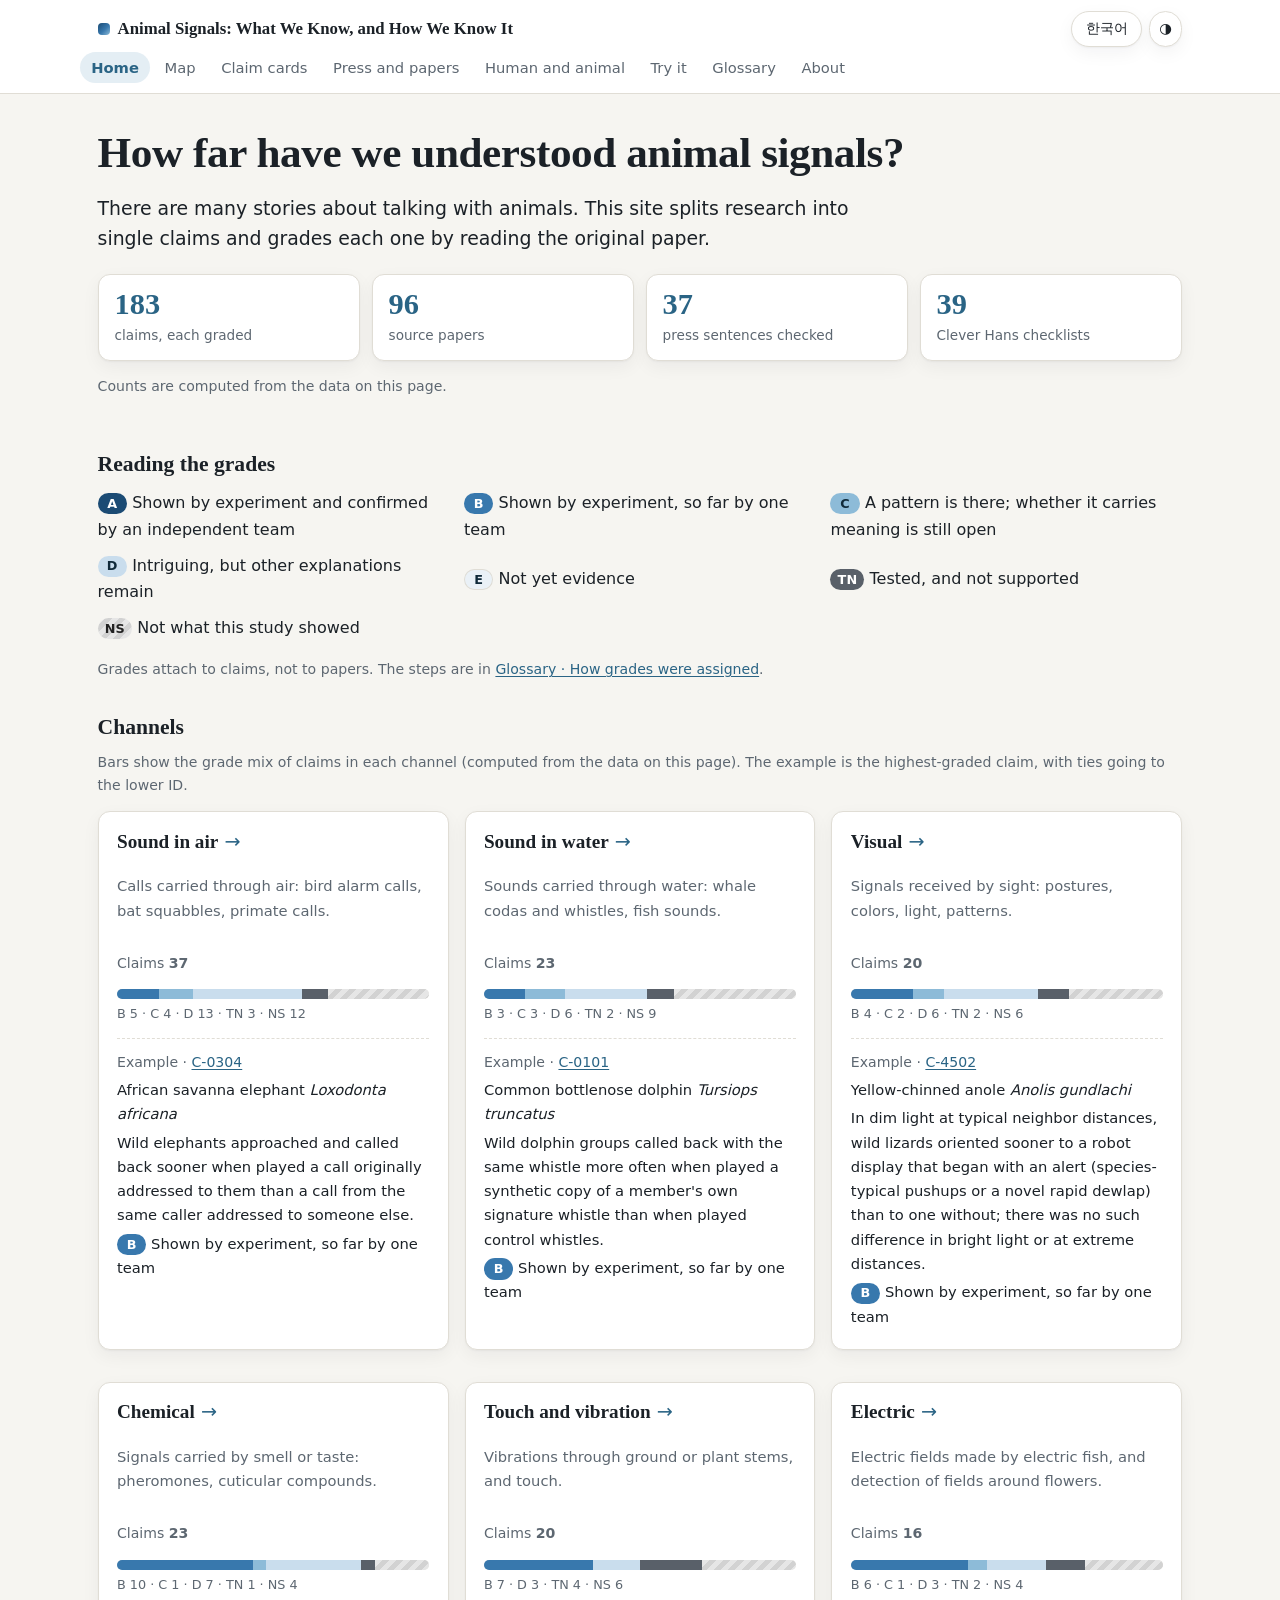
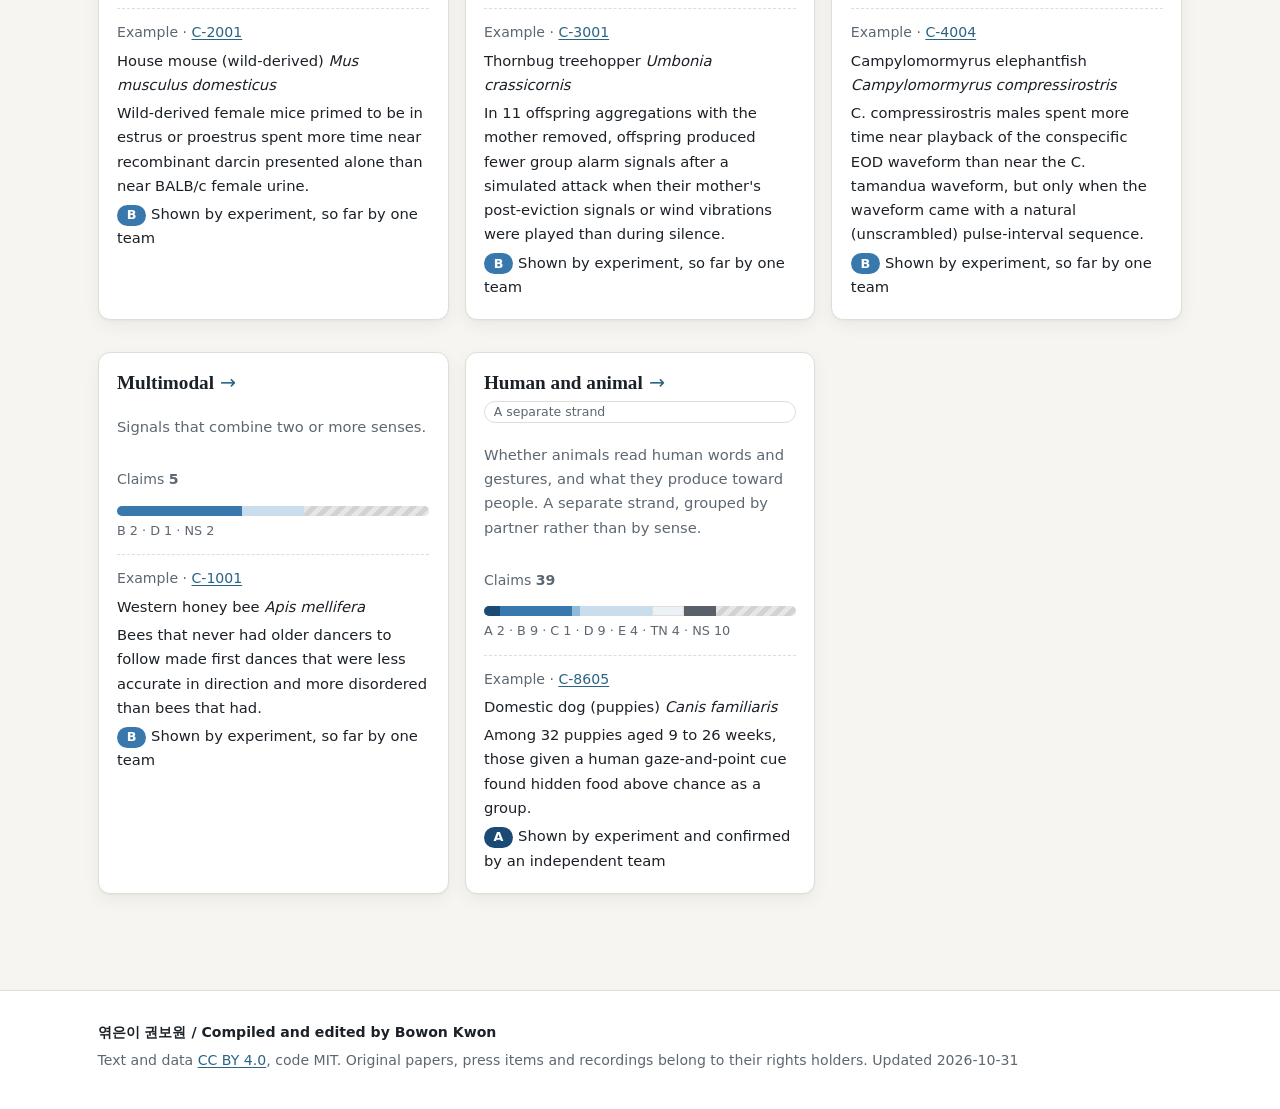
==== commit 7a48029e: "Apply review of the public site: wording, quotation marks, accessibility - US English fixes in About" ====
--- a/index.html
+++ b/index.html
@@ -1,93 +1,93 @@
-<!DOCTYPE html>
-<html lang="ko" class="lang-ko" data-title-ko="처음 | 동물의 신호, 어디까지 알았나" data-title-en="Home | Animal Signals">
-<head>
-<meta charset="utf-8">
-<meta name="viewport" content="width=device-width, initial-scale=1">
-<title>처음 / Home | 동물의 신호, 어디까지 알았나 / Animal Signals</title>
-<link rel="stylesheet" href="assets/site.css">
-<script>(function(){var th;try{th=localStorage.getItem("as-theme")}catch(e){}if(th==="light"||th==="dark"){document.documentElement.setAttribute("data-theme",th)}var l;try{l=localStorage.getItem("as-lang")}catch(e){}if(l!=="ko"&&l!=="en"){l=(navigator.language||"").toLowerCase().indexOf("ko")===0?"ko":"en"}var d=document.documentElement;d.className="lang-"+l;d.lang=l;var tt=d.getAttribute("data-title-"+l);if(tt){document.title=tt}})();</script>
-
-</head>
-<body>
-<header class="top">
-<div class="wrap toprow">
-<a class="brand" href="index.html"><span class="ko" lang="ko">동물의 신호, 어디까지 알았나</span><span class="en" lang="en">Animal Signals: What We Know, and How We Know It</span></a>
-<div class="btns"><button type="button" id="langbtn" class="langbtn" aria-label="Language / 언어"><span class="ko" lang="en">English</span><span class="en" lang="ko">한국어</span></button>
-<button type="button" id="themebtn" class="langbtn themebtn" aria-label="밝게/어둡게 / Light or dark" title="밝게/어둡게 · Light/dark">&#9681;</button></div>
-</div>
-<nav class="wrap nav" aria-label="Site"><a href="index.html" aria-current="page"><span class="ko" lang="ko">처음</span><span class="en" lang="en">Home</span></a><a href="map.html"><span class="ko" lang="ko">지도</span><span class="en" lang="en">Map</span></a><a href="claims.html"><span class="ko" lang="ko">주장 카드</span><span class="en" lang="en">Claims</span></a><a href="press.html"><span class="ko" lang="ko">보도와 논문, 나란히</span><span class="en" lang="en">Press and papers</span></a><a href="aic.html"><span class="ko" lang="ko">사람과 동물</span><span class="en" lang="en">Human and animal</span></a><a href="try.html"><span class="ko" lang="ko">직접 해 보기</span><span class="en" lang="en">Try it</span></a><a href="glossary.html"><span class="ko" lang="ko">용어</span><span class="en" lang="en">Glossary</span></a><a href="about.html"><span class="ko" lang="ko">소개</span><span class="en" lang="en">About</span></a></nav>
-</header>
-<main class="wrap">
-<section class="hero"><h1><span class="ko" lang="ko">동물의 신호, 우리는 어디까지 알았을까?</span><span class="en" lang="en">How far have we understood animal signals?</span></h1>
-<p class="lead"><span class="ko" lang="ko">「동물과 대화했다」는 이야기는 많다. 이 사이트는 연구가 실제로 보인 것을 주장 하나씩 떼어, 그 주장의 근거가 어느 수준인지 원 논문을 읽고 매겼다.</span><span class="en" lang="en">There are many stories about talking with animals. This site splits research into single claims and grades each one by reading the original paper.</span></p>
-<div class="stats">
-<a href="claims.html"><span class="n">183</span><small><span class="ko" lang="ko">주장, 하나씩 등급을 매김</span><span class="en" lang="en">claims, each graded</span></small></a>
-<a href="about.html"><span class="n">96</span><small><span class="ko" lang="ko">원 논문</span><span class="en" lang="en">source papers</span></small></a>
-<a href="press.html"><span class="n">37</span><small><span class="ko" lang="ko">보도 문장, 논문과 대조</span><span class="en" lang="en">press sentences checked</span></small></a>
-<a href="aic.html"><span class="n">39</span><small><span class="ko" lang="ko">영리한 한스 점검표</span><span class="en" lang="en">Clever Hans checklists</span></small></a>
-</div>
-<p class="small"><span class="ko" lang="ko">이 화면의 집계.</span><span class="en" lang="en">Counts are computed from the data on this page.</span></p></section>
-<section><h2><span class="ko" lang="ko">등급 읽는 법</span><span class="en" lang="en">Reading the grades</span></h2><ul class="gradelist"><li><span class="gradeline"><span class="badge g-A" title="A">A</span> <span class="ko" lang="ko">실험으로 확인되고 다른 팀도 확인했다</span><span class="en" lang="en">Shown by experiment and confirmed by an independent team</span></span></li><li><span class="gradeline"><span class="badge g-B" title="B">B</span> <span class="ko" lang="ko">실험으로 확인됐지만 아직 한 팀 결과다</span><span class="en" lang="en">Shown by experiment, so far by one team</span></span></li><li><span class="gradeline"><span class="badge g-C" title="C">C</span> <span class="ko" lang="ko">패턴은 보이지만 의미인지는 아직 모른다</span><span class="en" lang="en">A pattern is there; whether it carries meaning is still open</span></span></li><li><span class="gradeline"><span class="badge g-D" title="D">D</span> <span class="ko" lang="ko">흥미롭지만 다른 설명이 남아 있다</span><span class="en" lang="en">Intriguing, but other explanations remain</span></span></li><li><span class="gradeline"><span class="badge g-E" title="E">E</span> <span class="ko" lang="ko">아직 근거라고 하기 어렵다</span><span class="en" lang="en">Not yet evidence</span></span></li><li><span class="gradeline"><span class="badge g-TN" title="TN">TN</span> <span class="ko" lang="ko">시험했지만 확인되지 않았다</span><span class="en" lang="en">Tested, and not supported</span></span></li><li><span class="gradeline"><span class="badge g-NS" title="NS">NS</span> <span class="ko" lang="ko">이 연구가 보인 것이 아니다</span><span class="en" lang="en">Not what this study showed</span></span></li></ul>
-<p class="small"><span class="ko" lang="ko">등급은 논문이 아니라 주장마다 붙는다. 매긴 순서는 <a href="glossary.html#grading">용어 · 등급은 이렇게 매겼다</a>에 있다.</span><span class="en" lang="en">Grades attach to claims, not to papers. The steps are in <a href="glossary.html#grading">Glossary · How grades were assigned</a>.</span></p></section>
-<section><h2><span class="ko" lang="ko">신호가 오가는 길</span><span class="en" lang="en">Channels</span></h2>
-<p class="small"><span class="ko" lang="ko">막대는 그 갈래 주장들의 등급 분포다(이 화면의 집계). 대표 사례는 그 갈래에서 등급이 가장 높은 주장이고, 같으면 번호가 앞선 것이다.</span><span class="en" lang="en">Bars show the grade mix of claims in each channel (computed from the data on this page). The example is the highest-graded claim, with ties going to the lower ID.</span></p>
-<div class="grid"><article class="card chcard ch-acoustic-air">
-<h2><a href="claims.html#channel=acoustic-air"><span class="ko" lang="ko">소리(공기)</span><span class="en" lang="en">Sound in air</span></a></h2>
-<p class="blurb"><span class="ko" lang="ko">새의 경계음, 박쥐의 다툼 소리, 영장류의 호출처럼 공기로 전해지는 소리.</span><span class="en" lang="en">Calls carried through air: bird alarm calls, bat squabbles, primate calls.</span></p>
-<p class="small"><span class="ko" lang="ko">주장</span><span class="en" lang="en">Claims</span> <b>37</b></p>
-<div class="bar" role="img" aria-label="B 5 · C 4 · D 13 · TN 3 · NS 12"><span class="seg g-B" style="width:13.5%"></span><span class="seg g-C" style="width:10.8%"></span><span class="seg g-D" style="width:35.1%"></span><span class="seg g-TN" style="width:8.1%"></span><span class="seg g-NS" style="width:32.4%"></span></div><p class="legend">B 5 · C 4 · D 13 · TN 3 · NS 12</p>
-<div class="rep"><p class="small"><span class="ko" lang="ko">대표 사례</span><span class="en" lang="en">Example</span> · <a href="claims.html#C-0304">C-0304</a></p><p><span class="ko" lang="ko">아프리카사바나코끼리</span><span class="en" lang="en">African savanna elephant</span> <i lang="la">Loxodonta africana</i></p><p><span class="ko" lang="ko">야생 코끼리는 같은 코끼리의 호출이라도 원래 자기에게 했던 호출을 들려주면, 남에게 했던 호출보다 더 빨리 스피커 쪽으로 오고 더 빨리 대답했다.</span><span class="en" lang="en">Wild elephants approached and called back sooner when played a call originally addressed to them than a call from the same caller addressed to someone else.</span></p><p><span class="gradeline"><span class="badge g-B" title="B">B</span> <span class="ko" lang="ko">실험으로 확인됐지만 아직 한 팀 결과다</span><span class="en" lang="en">Shown by experiment, so far by one team</span></span></p></div>
-</article><article class="card chcard ch-acoustic-water">
-<h2><a href="claims.html#channel=acoustic-water"><span class="ko" lang="ko">소리(물속)</span><span class="en" lang="en">Sound in water</span></a></h2>
-<p class="blurb"><span class="ko" lang="ko">고래의 코다와 휘슬, 물고기의 소리처럼 물속으로 전해지는 소리.</span><span class="en" lang="en">Sounds carried through water: whale codas and whistles, fish sounds.</span></p>
-<p class="small"><span class="ko" lang="ko">주장</span><span class="en" lang="en">Claims</span> <b>23</b></p>
-<div class="bar" role="img" aria-label="B 3 · C 3 · D 6 · TN 2 · NS 9"><span class="seg g-B" style="width:13.0%"></span><span class="seg g-C" style="width:13.0%"></span><span class="seg g-D" style="width:26.1%"></span><span class="seg g-TN" style="width:8.7%"></span><span class="seg g-NS" style="width:39.1%"></span></div><p class="legend">B 3 · C 3 · D 6 · TN 2 · NS 9</p>
-<div class="rep"><p class="small"><span class="ko" lang="ko">대표 사례</span><span class="en" lang="en">Example</span> · <a href="claims.html#C-0101">C-0101</a></p><p><span class="ko" lang="ko">큰돌고래</span><span class="en" lang="en">Common bottlenose dolphin</span> <i lang="la">Tursiops truncatus</i></p><p><span class="ko" lang="ko">야생 큰돌고래 무리에 구성원의 시그니처 휘슬을 합성해 들려주면, 다른 휘슬을 들려줄 때보다 같은 휘슬로 대답하는 일이 더 많았다.</span><span class="en" lang="en">Wild dolphin groups called back with the same whistle more often when played a synthetic copy of a member&#x27;s own signature whistle than when played control whistles.</span></p><p><span class="gradeline"><span class="badge g-B" title="B">B</span> <span class="ko" lang="ko">실험으로 확인됐지만 아직 한 팀 결과다</span><span class="en" lang="en">Shown by experiment, so far by one team</span></span></p></div>
-</article><article class="card chcard ch-visual">
-<h2><a href="claims.html#channel=visual"><span class="ko" lang="ko">시각</span><span class="en" lang="en">Visual</span></a></h2>
-<p class="blurb"><span class="ko" lang="ko">몸짓, 색, 빛, 무늬처럼 눈으로 받는 신호.</span><span class="en" lang="en">Signals received by sight: postures, colors, light, patterns.</span></p>
-<p class="small"><span class="ko" lang="ko">주장</span><span class="en" lang="en">Claims</span> <b>20</b></p>
-<div class="bar" role="img" aria-label="B 4 · C 2 · D 6 · TN 2 · NS 6"><span class="seg g-B" style="width:20.0%"></span><span class="seg g-C" style="width:10.0%"></span><span class="seg g-D" style="width:30.0%"></span><span class="seg g-TN" style="width:10.0%"></span><span class="seg g-NS" style="width:30.0%"></span></div><p class="legend">B 4 · C 2 · D 6 · TN 2 · NS 6</p>
-<div class="rep"><p class="small"><span class="ko" lang="ko">대표 사례</span><span class="en" lang="en">Example</span> · <a href="claims.html#C-4502">C-4502</a></p><p><span class="ko" lang="ko">아놀도마뱀의 일종(A. gundlachi)</span><span class="en" lang="en">Yellow-chinned anole</span> <i lang="la">Anolis gundlachi</i></p><p><span class="ko" lang="ko">어두운 빛과 보통 이웃 거리에서, 야생 도마뱀은 경보 동작(평소의 팔굽혀펴기든 새로운 빠른 목주머니 펼침이든)으로 시작하는 로봇 과시를 그렇지 않은 과시보다 빨리 바라보았다. 밝은 빛이나 아주 먼 거리에서는 차이가 없었다.</span><span class="en" lang="en">In dim light at typical neighbor distances, wild lizards oriented sooner to a robot display that began with an alert (species-typical pushups or a novel rapid dewlap) than to one without; there was no such difference in bright light or at extreme distances.</span></p><p><span class="gradeline"><span class="badge g-B" title="B">B</span> <span class="ko" lang="ko">실험으로 확인됐지만 아직 한 팀 결과다</span><span class="en" lang="en">Shown by experiment, so far by one team</span></span></p></div>
-</article><article class="card chcard ch-chemical">
-<h2><a href="claims.html#channel=chemical"><span class="ko" lang="ko">화학(냄새·맛)</span><span class="en" lang="en">Chemical</span></a></h2>
-<p class="blurb"><span class="ko" lang="ko">페로몬, 체표 물질처럼 냄새나 맛으로 전해지는 신호.</span><span class="en" lang="en">Signals carried by smell or taste: pheromones, cuticular compounds.</span></p>
-<p class="small"><span class="ko" lang="ko">주장</span><span class="en" lang="en">Claims</span> <b>23</b></p>
-<div class="bar" role="img" aria-label="B 10 · C 1 · D 7 · TN 1 · NS 4"><span class="seg g-B" style="width:43.5%"></span><span class="seg g-C" style="width:4.3%"></span><span class="seg g-D" style="width:30.4%"></span><span class="seg g-TN" style="width:4.3%"></span><span class="seg g-NS" style="width:17.4%"></span></div><p class="legend">B 10 · C 1 · D 7 · TN 1 · NS 4</p>
-<div class="rep"><p class="small"><span class="ko" lang="ko">대표 사례</span><span class="en" lang="en">Example</span> · <a href="claims.html#C-2001">C-2001</a></p><p><span class="ko" lang="ko">생쥐(야생 계통)</span><span class="en" lang="en">House mouse (wild-derived)</span> <i lang="la">Mus musculus domesticus</i></p><p><span class="ko" lang="ko">발정기 또는 발정 전기가 되도록 처치한 야생 계통 암컷 생쥐는 재조합 다르신 단독 근처에 BALB/c 암컷 오줌보다 오래 머물렀다.</span><span class="en" lang="en">Wild-derived female mice primed to be in estrus or proestrus spent more time near recombinant darcin presented alone than near BALB/c female urine.</span></p><p><span class="gradeline"><span class="badge g-B" title="B">B</span> <span class="ko" lang="ko">실험으로 확인됐지만 아직 한 팀 결과다</span><span class="en" lang="en">Shown by experiment, so far by one team</span></span></p></div>
-</article><article class="card chcard ch-tactile-vibration">
-<h2><a href="claims.html#channel=tactile-vibration"><span class="ko" lang="ko">촉각·진동</span><span class="en" lang="en">Touch and vibration</span></a></h2>
-<p class="blurb"><span class="ko" lang="ko">땅이나 식물 줄기를 타고 전해지는 진동, 몸 접촉.</span><span class="en" lang="en">Vibrations through ground or plant stems, and touch.</span></p>
-<p class="small"><span class="ko" lang="ko">주장</span><span class="en" lang="en">Claims</span> <b>20</b></p>
-<div class="bar" role="img" aria-label="B 7 · D 3 · TN 4 · NS 6"><span class="seg g-B" style="width:35.0%"></span><span class="seg g-D" style="width:15.0%"></span><span class="seg g-TN" style="width:20.0%"></span><span class="seg g-NS" style="width:30.0%"></span></div><p class="legend">B 7 · D 3 · TN 4 · NS 6</p>
-<div class="rep"><p class="small"><span class="ko" lang="ko">대표 사례</span><span class="en" lang="en">Example</span> · <a href="claims.html#C-3001">C-3001</a></p><p><span class="ko" lang="ko">가시뿔매미류(움보니아)</span><span class="en" lang="en">Thornbug treehopper</span> <i lang="la">Umbonia crassicornis</i></p><p><span class="ko" lang="ko">어미를 떼어 낸 새끼 무리 11개에서, 모의 공격이 끝난 뒤 어미의 신호나 바람 진동을 재생하면 무음일 때보다 새끼들의 집단 경보 신호가 줄었다.</span><span class="en" lang="en">In 11 offspring aggregations with the mother removed, offspring produced fewer group alarm signals after a simulated attack when their mother&#x27;s post-eviction signals or wind vibrations were played than during silence.</span></p><p><span class="gradeline"><span class="badge g-B" title="B">B</span> <span class="ko" lang="ko">실험으로 확인됐지만 아직 한 팀 결과다</span><span class="en" lang="en">Shown by experiment, so far by one team</span></span></p></div>
-</article><article class="card chcard ch-electric">
-<h2><a href="claims.html#channel=electric"><span class="ko" lang="ko">전기</span><span class="en" lang="en">Electric</span></a></h2>
-<p class="blurb"><span class="ko" lang="ko">전기 물고기가 만드는 전기장, 꽃 주변의 전기장 감지.</span><span class="en" lang="en">Electric fields made by electric fish, and detection of fields around flowers.</span></p>
-<p class="small"><span class="ko" lang="ko">주장</span><span class="en" lang="en">Claims</span> <b>16</b></p>
-<div class="bar" role="img" aria-label="B 6 · C 1 · D 3 · TN 2 · NS 4"><span class="seg g-B" style="width:37.5%"></span><span class="seg g-C" style="width:6.2%"></span><span class="seg g-D" style="width:18.8%"></span><span class="seg g-TN" style="width:12.5%"></span><span class="seg g-NS" style="width:25.0%"></span></div><p class="legend">B 6 · C 1 · D 3 · TN 2 · NS 4</p>
-<div class="rep"><p class="small"><span class="ko" lang="ko">대표 사례</span><span class="en" lang="en">Example</span> · <a href="claims.html#C-4004">C-4004</a></p><p><span class="ko" lang="ko">캄필로모르미루스 콤프레시로스트리스(코끼리고기류)</span><span class="en" lang="en">Campylomormyrus elephantfish</span> <i lang="la">Campylomormyrus compressirostris</i></p><p><span class="ko" lang="ko">C. compressirostris 수컷은 C. tamandua 파형보다 같은 종 파형 재생 쪽에 더 오래 머물렀다. 단, 파형에 자연 그대로의(섞지 않은) 방전 간격 서열이 붙어 있을 때만 그랬다.</span><span class="en" lang="en">C. compressirostris males spent more time near playback of the conspecific EOD waveform than near the C. tamandua waveform, but only when the waveform came with a natural (unscrambled) pulse-interval sequence.</span></p><p><span class="gradeline"><span class="badge g-B" title="B">B</span> <span class="ko" lang="ko">실험으로 확인됐지만 아직 한 팀 결과다</span><span class="en" lang="en">Shown by experiment, so far by one team</span></span></p></div>
-</article><article class="card chcard ch-multimodal">
-<h2><a href="claims.html#channel=multimodal"><span class="ko" lang="ko">여러 감각 함께</span><span class="en" lang="en">Multimodal</span></a></h2>
-<p class="blurb"><span class="ko" lang="ko">소리와 몸짓처럼 두 감각 이상을 함께 쓰는 신호.</span><span class="en" lang="en">Signals that combine two or more senses.</span></p>
-<p class="small"><span class="ko" lang="ko">주장</span><span class="en" lang="en">Claims</span> <b>5</b></p>
-<div class="bar" role="img" aria-label="B 2 · D 1 · NS 2"><span class="seg g-B" style="width:40.0%"></span><span class="seg g-D" style="width:20.0%"></span><span class="seg g-NS" style="width:40.0%"></span></div><p class="legend">B 2 · D 1 · NS 2</p>
-<div class="rep"><p class="small"><span class="ko" lang="ko">대표 사례</span><span class="en" lang="en">Example</span> · <a href="claims.html#C-1001">C-1001</a></p><p><span class="ko" lang="ko">양봉꿀벌</span><span class="en" lang="en">Western honey bee</span> <i lang="la">Apis mellifera</i></p><p><span class="ko" lang="ko">따라 볼 선배 춤꾼이 없던 벌은 첫 춤의 방향이 덜 정확하고 더 흐트러졌다.</span><span class="en" lang="en">Bees that never had older dancers to follow made first dances that were less accurate in direction and more disordered than bees that had.</span></p><p><span class="gradeline"><span class="badge g-B" title="B">B</span> <span class="ko" lang="ko">실험으로 확인됐지만 아직 한 팀 결과다</span><span class="en" lang="en">Shown by experiment, so far by one team</span></span></p></div>
-</article><article class="card chcard ch-human-animal">
-<h2><a href="aic.html"><span class="ko" lang="ko">사람과 동물</span><span class="en" lang="en">Human and animal</span></a></h2><p class="sep"><span class="ko" lang="ko">별도 갈래</span><span class="en" lang="en">A separate strand</span></p>
-<p class="blurb"><span class="ko" lang="ko">사람의 말·몸짓을 동물이 읽는가, 동물이 사람에게 무엇을 내는가. 감각이 아니라 따로 묶은 갈래다.</span><span class="en" lang="en">Whether animals read human words and gestures, and what they produce toward people. A separate strand, grouped by partner rather than by sense.</span></p>
-<p class="small"><span class="ko" lang="ko">주장</span><span class="en" lang="en">Claims</span> <b>39</b></p>
-<div class="bar" role="img" aria-label="A 2 · B 9 · C 1 · D 9 · E 4 · TN 4 · NS 10"><span class="seg g-A" style="width:5.1%"></span><span class="seg g-B" style="width:23.1%"></span><span class="seg g-C" style="width:2.6%"></span><span class="seg g-D" style="width:23.1%"></span><span class="seg g-E" style="width:10.3%"></span><span class="seg g-TN" style="width:10.3%"></span><span class="seg g-NS" style="width:25.6%"></span></div><p class="legend">A 2 · B 9 · C 1 · D 9 · E 4 · TN 4 · NS 10</p>
-<div class="rep"><p class="small"><span class="ko" lang="ko">대표 사례</span><span class="en" lang="en">Example</span> · <a href="claims.html#C-8605">C-8605</a></p><p><span class="ko" lang="ko">개(강아지)</span><span class="en" lang="en">Domestic dog (puppies)</span> <i lang="la">Canis familiaris</i></p><p><span class="ko" lang="ko">9~26주 강아지 32마리 가운데 사람의 시선·가리키기 신호를 받은 강아지들은 집단으로 숨긴 음식을 우연보다 잘 찾았다.</span><span class="en" lang="en">Among 32 puppies aged 9 to 26 weeks, those given a human gaze-and-point cue found hidden food above chance as a group.</span></p><p><span class="gradeline"><span class="badge g-A" title="A">A</span> <span class="ko" lang="ko">실험으로 확인되고 다른 팀도 확인했다</span><span class="en" lang="en">Shown by experiment and confirmed by an independent team</span></span></p></div>
-</article></div></section>
-</main>
-<footer class="foot">
-<div class="wrap">
-<p class="credit">엮은이 권보원 / Compiled and edited by Bowon Kwon</p>
-<p><span class="ko" lang="ko">글과 데이터 <a href="https://creativecommons.org/licenses/by/4.0/" rel="noopener">CC BY 4.0</a>, 코드 MIT. 원 논문·보도·녹음의 권리는 각 권리자에게 있다.</span><span class="en" lang="en">Text and data <a href="https://creativecommons.org/licenses/by/4.0/" rel="noopener">CC BY 4.0</a>, code MIT. Original papers, press items and recordings belong to their rights holders.</span>
-<span class="ko" lang="ko">갱신일</span><span class="en" lang="en">Updated</span> 2026-10-31</p>
-</div>
-</footer>
-<script src="assets/site.js"></script>
-</body>
-</html>
+<!DOCTYPE html>
+<html lang="ko" class="lang-ko" data-title-ko="처음 | 동물의 신호, 어디까지 알았나" data-title-en="Home | Animal Signals">
+<head>
+<meta charset="utf-8">
+<meta name="viewport" content="width=device-width, initial-scale=1">
+<title>처음 / Home | 동물의 신호, 어디까지 알았나 / Animal Signals</title>
+<link rel="stylesheet" href="assets/site.css">
+<script>(function(){var th;try{th=localStorage.getItem("as-theme")}catch(e){}if(th==="light"||th==="dark"){document.documentElement.setAttribute("data-theme",th)}var l;try{l=localStorage.getItem("as-lang")}catch(e){}if(l!=="ko"&&l!=="en"){l=(navigator.language||"").toLowerCase().indexOf("ko")===0?"ko":"en"}var d=document.documentElement;d.className="lang-"+l;d.lang=l;var tt=d.getAttribute("data-title-"+l);if(tt){document.title=tt}})();</script>
+
+</head>
+<body>
+<header class="top">
+<div class="wrap toprow">
+<a class="brand" href="index.html"><span class="ko" lang="ko">동물의 신호, 어디까지 알았나</span><span class="en" lang="en">Animal Signals: What We Know, and How We Know It</span></a>
+<div class="btns"><button type="button" id="langbtn" class="langbtn" aria-label="Language / 언어"><span class="ko" lang="en">English</span><span class="en" lang="ko">한국어</span></button>
+<button type="button" id="themebtn" class="langbtn themebtn" aria-label="밝게/어둡게 / Light or dark" title="밝게/어둡게 · Light/dark">&#9681;</button></div>
+</div>
+<nav class="wrap nav" aria-label="사이트" data-aria-ko="사이트" data-aria-en="Site"><a href="index.html" aria-current="page"><span class="ko" lang="ko">처음</span><span class="en" lang="en">Home</span></a><a href="map.html"><span class="ko" lang="ko">지도</span><span class="en" lang="en">Map</span></a><a href="claims.html"><span class="ko" lang="ko">주장 카드</span><span class="en" lang="en">Claim cards</span></a><a href="press.html"><span class="ko" lang="ko">보도와 논문, 나란히</span><span class="en" lang="en">Press and papers</span></a><a href="aic.html"><span class="ko" lang="ko">사람과 동물</span><span class="en" lang="en">Human and animal</span></a><a href="try.html"><span class="ko" lang="ko">직접 해 보기</span><span class="en" lang="en">Try it</span></a><a href="glossary.html"><span class="ko" lang="ko">용어</span><span class="en" lang="en">Glossary</span></a><a href="about.html"><span class="ko" lang="ko">소개</span><span class="en" lang="en">About</span></a></nav>
+</header>
+<main class="wrap">
+<section class="hero"><h1><span class="ko" lang="ko">동물의 신호, 우리는 어디까지 알았을까?</span><span class="en" lang="en">How far have we understood animal signals?</span></h1>
+<p class="lead"><span class="ko" lang="ko">「동물과 대화했다」는 이야기는 많다. 이 사이트는 연구가 실제로 보인 것을 주장 하나씩 떼어, 그 주장의 근거가 어느 수준인지 원 논문을 읽고 매겼다.</span><span class="en" lang="en">There are many stories about talking with animals. This site splits research into single claims and grades each one by reading the original paper.</span></p>
+<div class="stats">
+<a href="claims.html"><span class="n">183</span><small><span class="ko" lang="ko">주장, 하나씩 등급을 매김</span><span class="en" lang="en">claims, each graded</span></small></a>
+<a href="about.html"><span class="n">96</span><small><span class="ko" lang="ko">원 논문</span><span class="en" lang="en">source papers</span></small></a>
+<a href="press.html"><span class="n">37</span><small><span class="ko" lang="ko">보도 문장, 논문과 대조</span><span class="en" lang="en">press sentences checked</span></small></a>
+<a href="aic.html"><span class="n">39</span><small><span class="ko" lang="ko">영리한 한스 점검표</span><span class="en" lang="en">Clever Hans checklists</span></small></a>
+</div>
+<p class="small"><span class="ko" lang="ko">이 화면의 집계.</span><span class="en" lang="en">Counts are computed from the data on this page.</span></p></section>
+<section><h2><span class="ko" lang="ko">등급 읽는 법</span><span class="en" lang="en">Reading the grades</span></h2><ul class="gradelist"><li><span class="gradeline"><span class="badge g-A" title="A">A</span> <span class="ko" lang="ko">실험으로 확인되고 다른 팀도 확인했다</span><span class="en" lang="en">Shown by experiment and confirmed by an independent team</span></span></li><li><span class="gradeline"><span class="badge g-B" title="B">B</span> <span class="ko" lang="ko">실험으로 확인됐지만 아직 한 팀 결과다</span><span class="en" lang="en">Shown by experiment, so far by one team</span></span></li><li><span class="gradeline"><span class="badge g-C" title="C">C</span> <span class="ko" lang="ko">패턴은 보이지만 의미인지는 아직 모른다</span><span class="en" lang="en">A pattern is there; whether it carries meaning is still open</span></span></li><li><span class="gradeline"><span class="badge g-D" title="D">D</span> <span class="ko" lang="ko">흥미롭지만 다른 설명이 남아 있다</span><span class="en" lang="en">Intriguing, but other explanations remain</span></span></li><li><span class="gradeline"><span class="badge g-E" title="E">E</span> <span class="ko" lang="ko">아직 근거라고 하기 어렵다</span><span class="en" lang="en">Not yet evidence</span></span></li><li><span class="gradeline"><span class="badge g-TN" title="TN">TN</span> <span class="ko" lang="ko">시험했지만 확인되지 않았다</span><span class="en" lang="en">Tested, and not supported</span></span></li><li><span class="gradeline"><span class="badge g-NS" title="NS">NS</span> <span class="ko" lang="ko">이 연구가 보인 것이 아니다</span><span class="en" lang="en">Not what this study showed</span></span></li></ul>
+<p class="small"><span class="ko" lang="ko">등급은 논문이 아니라 주장마다 붙는다. 매긴 순서는 <a href="glossary.html#grading">용어 · 등급은 이렇게 매겼다</a>에 있다.</span><span class="en" lang="en">Grades attach to claims, not to papers. The steps are in <a href="glossary.html#grading">Glossary · How grades were assigned</a>.</span></p></section>
+<section><h2><span class="ko" lang="ko">신호가 오가는 길</span><span class="en" lang="en">Channels</span></h2>
+<p class="small"><span class="ko" lang="ko">막대는 그 갈래 주장들의 등급 분포다(이 화면의 집계). 대표 사례는 그 갈래에서 등급이 가장 높은 주장이고, 같으면 번호가 앞선 것이다.</span><span class="en" lang="en">Bars show the grade mix of claims in each channel (computed from the data on this page). The example is the highest-graded claim, with ties going to the lower ID.</span></p>
+<div class="grid"><article class="card chcard ch-acoustic-air">
+<h2><a href="claims.html#channel=acoustic-air"><span class="ko" lang="ko">소리(공기)</span><span class="en" lang="en">Sound in air</span></a></h2>
+<p class="blurb"><span class="ko" lang="ko">새의 경계음, 박쥐의 다툼 소리, 영장류의 호출처럼 공기로 전해지는 소리.</span><span class="en" lang="en">Calls carried through air: bird alarm calls, bat squabbles, primate calls.</span></p>
+<p class="small"><span class="ko" lang="ko">주장</span><span class="en" lang="en">Claims</span> <b>37</b></p>
+<div class="bar" role="img" aria-label="B 5 · C 4 · D 13 · TN 3 · NS 12"><span class="seg g-B" style="width:13.5%"></span><span class="seg g-C" style="width:10.8%"></span><span class="seg g-D" style="width:35.1%"></span><span class="seg g-TN" style="width:8.1%"></span><span class="seg g-NS" style="width:32.4%"></span></div><p class="legend">B 5 · C 4 · D 13 · TN 3 · NS 12</p>
+<div class="rep"><p class="small"><span class="ko" lang="ko">대표 사례</span><span class="en" lang="en">Example</span> · <a href="claims.html#C-0304">C-0304</a></p><p><span class="ko" lang="ko">아프리카사바나코끼리</span><span class="en" lang="en">African savanna elephant</span> <i lang="la">Loxodonta africana</i></p><p><span class="ko" lang="ko">야생 코끼리는 같은 코끼리의 호출이라도 원래 자기에게 했던 호출을 들려주면, 남에게 했던 호출보다 더 빨리 스피커 쪽으로 오고 더 빨리 대답했다.</span><span class="en" lang="en">Wild elephants approached and called back sooner when played a call originally addressed to them than a call from the same caller addressed to someone else.</span></p><p><span class="gradeline"><span class="badge g-B" title="B">B</span> <span class="ko" lang="ko">실험으로 확인됐지만 아직 한 팀 결과다</span><span class="en" lang="en">Shown by experiment, so far by one team</span></span></p></div>
+</article><article class="card chcard ch-acoustic-water">
+<h2><a href="claims.html#channel=acoustic-water"><span class="ko" lang="ko">소리(물속)</span><span class="en" lang="en">Sound in water</span></a></h2>
+<p class="blurb"><span class="ko" lang="ko">고래의 코다와 휘슬, 물고기의 소리처럼 물속으로 전해지는 소리.</span><span class="en" lang="en">Sounds carried through water: whale codas and whistles, fish sounds.</span></p>
+<p class="small"><span class="ko" lang="ko">주장</span><span class="en" lang="en">Claims</span> <b>23</b></p>
+<div class="bar" role="img" aria-label="B 3 · C 3 · D 6 · TN 2 · NS 9"><span class="seg g-B" style="width:13.0%"></span><span class="seg g-C" style="width:13.0%"></span><span class="seg g-D" style="width:26.1%"></span><span class="seg g-TN" style="width:8.7%"></span><span class="seg g-NS" style="width:39.1%"></span></div><p class="legend">B 3 · C 3 · D 6 · TN 2 · NS 9</p>
+<div class="rep"><p class="small"><span class="ko" lang="ko">대표 사례</span><span class="en" lang="en">Example</span> · <a href="claims.html#C-0101">C-0101</a></p><p><span class="ko" lang="ko">큰돌고래</span><span class="en" lang="en">Common bottlenose dolphin</span> <i lang="la">Tursiops truncatus</i></p><p><span class="ko" lang="ko">야생 큰돌고래 무리에 구성원의 시그니처 휘슬을 합성해 들려주면, 다른 휘슬을 들려줄 때보다 같은 휘슬로 대답하는 일이 더 많았다.</span><span class="en" lang="en">Wild dolphin groups called back with the same whistle more often when played a synthetic copy of a member&#x27;s own signature whistle than when played control whistles.</span></p><p><span class="gradeline"><span class="badge g-B" title="B">B</span> <span class="ko" lang="ko">실험으로 확인됐지만 아직 한 팀 결과다</span><span class="en" lang="en">Shown by experiment, so far by one team</span></span></p></div>
+</article><article class="card chcard ch-visual">
+<h2><a href="claims.html#channel=visual"><span class="ko" lang="ko">시각</span><span class="en" lang="en">Visual</span></a></h2>
+<p class="blurb"><span class="ko" lang="ko">몸짓, 색, 빛, 무늬처럼 눈으로 받는 신호.</span><span class="en" lang="en">Signals received by sight: postures, colors, light, patterns.</span></p>
+<p class="small"><span class="ko" lang="ko">주장</span><span class="en" lang="en">Claims</span> <b>20</b></p>
+<div class="bar" role="img" aria-label="B 4 · C 2 · D 6 · TN 2 · NS 6"><span class="seg g-B" style="width:20.0%"></span><span class="seg g-C" style="width:10.0%"></span><span class="seg g-D" style="width:30.0%"></span><span class="seg g-TN" style="width:10.0%"></span><span class="seg g-NS" style="width:30.0%"></span></div><p class="legend">B 4 · C 2 · D 6 · TN 2 · NS 6</p>
+<div class="rep"><p class="small"><span class="ko" lang="ko">대표 사례</span><span class="en" lang="en">Example</span> · <a href="claims.html#C-4502">C-4502</a></p><p><span class="ko" lang="ko">아놀도마뱀의 일종(A. gundlachi)</span><span class="en" lang="en">Yellow-chinned anole</span> <i lang="la">Anolis gundlachi</i></p><p><span class="ko" lang="ko">어두운 빛과 보통 이웃 거리에서, 야생 도마뱀은 경보 동작(평소의 팔굽혀펴기든 새로운 빠른 목주머니 펼침이든)으로 시작하는 로봇 과시를 그렇지 않은 과시보다 빨리 바라보았다. 밝은 빛이나 아주 먼 거리에서는 차이가 없었다.</span><span class="en" lang="en">In dim light at typical neighbor distances, wild lizards oriented sooner to a robot display that began with an alert (species-typical pushups or a novel rapid dewlap) than to one without; there was no such difference in bright light or at extreme distances.</span></p><p><span class="gradeline"><span class="badge g-B" title="B">B</span> <span class="ko" lang="ko">실험으로 확인됐지만 아직 한 팀 결과다</span><span class="en" lang="en">Shown by experiment, so far by one team</span></span></p></div>
+</article><article class="card chcard ch-chemical">
+<h2><a href="claims.html#channel=chemical"><span class="ko" lang="ko">화학(냄새·맛)</span><span class="en" lang="en">Chemical</span></a></h2>
+<p class="blurb"><span class="ko" lang="ko">페로몬, 체표 물질처럼 냄새나 맛으로 전해지는 신호.</span><span class="en" lang="en">Signals carried by smell or taste: pheromones, cuticular compounds.</span></p>
+<p class="small"><span class="ko" lang="ko">주장</span><span class="en" lang="en">Claims</span> <b>23</b></p>
+<div class="bar" role="img" aria-label="B 10 · C 1 · D 7 · TN 1 · NS 4"><span class="seg g-B" style="width:43.5%"></span><span class="seg g-C" style="width:4.3%"></span><span class="seg g-D" style="width:30.4%"></span><span class="seg g-TN" style="width:4.3%"></span><span class="seg g-NS" style="width:17.4%"></span></div><p class="legend">B 10 · C 1 · D 7 · TN 1 · NS 4</p>
+<div class="rep"><p class="small"><span class="ko" lang="ko">대표 사례</span><span class="en" lang="en">Example</span> · <a href="claims.html#C-2001">C-2001</a></p><p><span class="ko" lang="ko">생쥐(야생 계통)</span><span class="en" lang="en">House mouse (wild-derived)</span> <i lang="la">Mus musculus domesticus</i></p><p><span class="ko" lang="ko">발정기 또는 발정 전기가 되도록 처치한 야생 계통 암컷 생쥐는 재조합 다르신 단독 근처에 BALB/c 암컷 오줌보다 오래 머물렀다.</span><span class="en" lang="en">Wild-derived female mice primed to be in estrus or proestrus spent more time near recombinant darcin presented alone than near BALB/c female urine.</span></p><p><span class="gradeline"><span class="badge g-B" title="B">B</span> <span class="ko" lang="ko">실험으로 확인됐지만 아직 한 팀 결과다</span><span class="en" lang="en">Shown by experiment, so far by one team</span></span></p></div>
+</article><article class="card chcard ch-tactile-vibration">
+<h2><a href="claims.html#channel=tactile-vibration"><span class="ko" lang="ko">촉각·진동</span><span class="en" lang="en">Touch and vibration</span></a></h2>
+<p class="blurb"><span class="ko" lang="ko">땅이나 식물 줄기를 타고 전해지는 진동, 몸 접촉.</span><span class="en" lang="en">Vibrations through ground or plant stems, and touch.</span></p>
+<p class="small"><span class="ko" lang="ko">주장</span><span class="en" lang="en">Claims</span> <b>20</b></p>
+<div class="bar" role="img" aria-label="B 7 · D 3 · TN 4 · NS 6"><span class="seg g-B" style="width:35.0%"></span><span class="seg g-D" style="width:15.0%"></span><span class="seg g-TN" style="width:20.0%"></span><span class="seg g-NS" style="width:30.0%"></span></div><p class="legend">B 7 · D 3 · TN 4 · NS 6</p>
+<div class="rep"><p class="small"><span class="ko" lang="ko">대표 사례</span><span class="en" lang="en">Example</span> · <a href="claims.html#C-3001">C-3001</a></p><p><span class="ko" lang="ko">가시뿔매미류(움보니아)</span><span class="en" lang="en">Thornbug treehopper</span> <i lang="la">Umbonia crassicornis</i></p><p><span class="ko" lang="ko">어미를 떼어 낸 새끼 무리 11개에서, 모의 공격이 끝난 뒤 어미의 신호나 바람 진동을 재생하면 무음일 때보다 새끼들의 집단 경보 신호가 줄었다.</span><span class="en" lang="en">In 11 offspring aggregations with the mother removed, offspring produced fewer group alarm signals after a simulated attack when their mother&#x27;s post-eviction signals or wind vibrations were played than during silence.</span></p><p><span class="gradeline"><span class="badge g-B" title="B">B</span> <span class="ko" lang="ko">실험으로 확인됐지만 아직 한 팀 결과다</span><span class="en" lang="en">Shown by experiment, so far by one team</span></span></p></div>
+</article><article class="card chcard ch-electric">
+<h2><a href="claims.html#channel=electric"><span class="ko" lang="ko">전기</span><span class="en" lang="en">Electric</span></a></h2>
+<p class="blurb"><span class="ko" lang="ko">전기 물고기가 만드는 전기장, 꽃 주변의 전기장 감지.</span><span class="en" lang="en">Electric fields made by electric fish, and detection of fields around flowers.</span></p>
+<p class="small"><span class="ko" lang="ko">주장</span><span class="en" lang="en">Claims</span> <b>16</b></p>
+<div class="bar" role="img" aria-label="B 6 · C 1 · D 3 · TN 2 · NS 4"><span class="seg g-B" style="width:37.5%"></span><span class="seg g-C" style="width:6.2%"></span><span class="seg g-D" style="width:18.8%"></span><span class="seg g-TN" style="width:12.5%"></span><span class="seg g-NS" style="width:25.0%"></span></div><p class="legend">B 6 · C 1 · D 3 · TN 2 · NS 4</p>
+<div class="rep"><p class="small"><span class="ko" lang="ko">대표 사례</span><span class="en" lang="en">Example</span> · <a href="claims.html#C-4004">C-4004</a></p><p><span class="ko" lang="ko">캄필로모르미루스 콤프레시로스트리스(코끼리고기류)</span><span class="en" lang="en">Campylomormyrus elephantfish</span> <i lang="la">Campylomormyrus compressirostris</i></p><p><span class="ko" lang="ko">C. compressirostris 수컷은 C. tamandua 파형보다 같은 종 파형 재생 쪽에 더 오래 머물렀다. 단, 파형에 자연 그대로의(섞지 않은) 방전 간격 서열이 붙어 있을 때만 그랬다.</span><span class="en" lang="en">C. compressirostris males spent more time near playback of the conspecific EOD waveform than near the C. tamandua waveform, but only when the waveform came with a natural (unscrambled) pulse-interval sequence.</span></p><p><span class="gradeline"><span class="badge g-B" title="B">B</span> <span class="ko" lang="ko">실험으로 확인됐지만 아직 한 팀 결과다</span><span class="en" lang="en">Shown by experiment, so far by one team</span></span></p></div>
+</article><article class="card chcard ch-multimodal">
+<h2><a href="claims.html#channel=multimodal"><span class="ko" lang="ko">여러 감각 함께</span><span class="en" lang="en">Multimodal</span></a></h2>
+<p class="blurb"><span class="ko" lang="ko">소리와 몸짓처럼 두 감각 이상을 함께 쓰는 신호.</span><span class="en" lang="en">Signals that combine two or more senses.</span></p>
+<p class="small"><span class="ko" lang="ko">주장</span><span class="en" lang="en">Claims</span> <b>5</b></p>
+<div class="bar" role="img" aria-label="B 2 · D 1 · NS 2"><span class="seg g-B" style="width:40.0%"></span><span class="seg g-D" style="width:20.0%"></span><span class="seg g-NS" style="width:40.0%"></span></div><p class="legend">B 2 · D 1 · NS 2</p>
+<div class="rep"><p class="small"><span class="ko" lang="ko">대표 사례</span><span class="en" lang="en">Example</span> · <a href="claims.html#C-1001">C-1001</a></p><p><span class="ko" lang="ko">양봉꿀벌</span><span class="en" lang="en">Western honey bee</span> <i lang="la">Apis mellifera</i></p><p><span class="ko" lang="ko">따라 볼 선배 춤꾼이 없던 벌은 첫 춤의 방향이 덜 정확하고 더 흐트러졌다.</span><span class="en" lang="en">Bees that never had older dancers to follow made first dances that were less accurate in direction and more disordered than bees that had.</span></p><p><span class="gradeline"><span class="badge g-B" title="B">B</span> <span class="ko" lang="ko">실험으로 확인됐지만 아직 한 팀 결과다</span><span class="en" lang="en">Shown by experiment, so far by one team</span></span></p></div>
+</article><article class="card chcard ch-human-animal">
+<h2><a href="aic.html"><span class="ko" lang="ko">사람과 동물</span><span class="en" lang="en">Human and animal</span></a></h2><p class="sep"><span class="ko" lang="ko">별도 갈래</span><span class="en" lang="en">A separate strand</span></p>
+<p class="blurb"><span class="ko" lang="ko">사람의 말·몸짓을 동물이 읽는가, 동물이 사람에게 무엇을 내는가. 감각이 아니라 따로 묶은 갈래다.</span><span class="en" lang="en">Whether animals read human words and gestures, and what they produce toward people. A separate strand, grouped by partner rather than by sense.</span></p>
+<p class="small"><span class="ko" lang="ko">주장</span><span class="en" lang="en">Claims</span> <b>39</b></p>
+<div class="bar" role="img" aria-label="A 2 · B 9 · C 1 · D 9 · E 4 · TN 4 · NS 10"><span class="seg g-A" style="width:5.1%"></span><span class="seg g-B" style="width:23.1%"></span><span class="seg g-C" style="width:2.6%"></span><span class="seg g-D" style="width:23.1%"></span><span class="seg g-E" style="width:10.3%"></span><span class="seg g-TN" style="width:10.3%"></span><span class="seg g-NS" style="width:25.6%"></span></div><p class="legend">A 2 · B 9 · C 1 · D 9 · E 4 · TN 4 · NS 10</p>
+<div class="rep"><p class="small"><span class="ko" lang="ko">대표 사례</span><span class="en" lang="en">Example</span> · <a href="claims.html#C-8605">C-8605</a></p><p><span class="ko" lang="ko">개(강아지)</span><span class="en" lang="en">Domestic dog (puppies)</span> <i lang="la">Canis familiaris</i></p><p><span class="ko" lang="ko">9~26주 강아지 32마리 가운데 사람의 시선·가리키기 신호를 받은 강아지들은 집단으로 숨긴 음식을 우연보다 잘 찾았다.</span><span class="en" lang="en">Among 32 puppies aged 9 to 26 weeks, those given a human gaze-and-point cue found hidden food above chance as a group.</span></p><p><span class="gradeline"><span class="badge g-A" title="A">A</span> <span class="ko" lang="ko">실험으로 확인되고 다른 팀도 확인했다</span><span class="en" lang="en">Shown by experiment and confirmed by an independent team</span></span></p></div>
+</article></div></section>
+</main>
+<footer class="foot">
+<div class="wrap">
+<p class="credit">엮은이 권보원 / Compiled and edited by Bowon Kwon</p>
+<p><span class="ko" lang="ko">글과 데이터 <a href="https://creativecommons.org/licenses/by/4.0/" rel="noopener">CC BY 4.0</a>, 코드 MIT. 원 논문·보도·녹음의 권리는 각 권리자에게 있다.</span><span class="en" lang="en">Text and data <a href="https://creativecommons.org/licenses/by/4.0/" rel="noopener">CC BY 4.0</a>, code MIT. Original papers, press items and recordings belong to their rights holders.</span>
+<span class="ko" lang="ko">갱신일</span><span class="en" lang="en">Updated</span> 2026-10-31</p>
+</div>
+</footer>
+<script src="assets/site.js"></script>
+</body>
+</html>
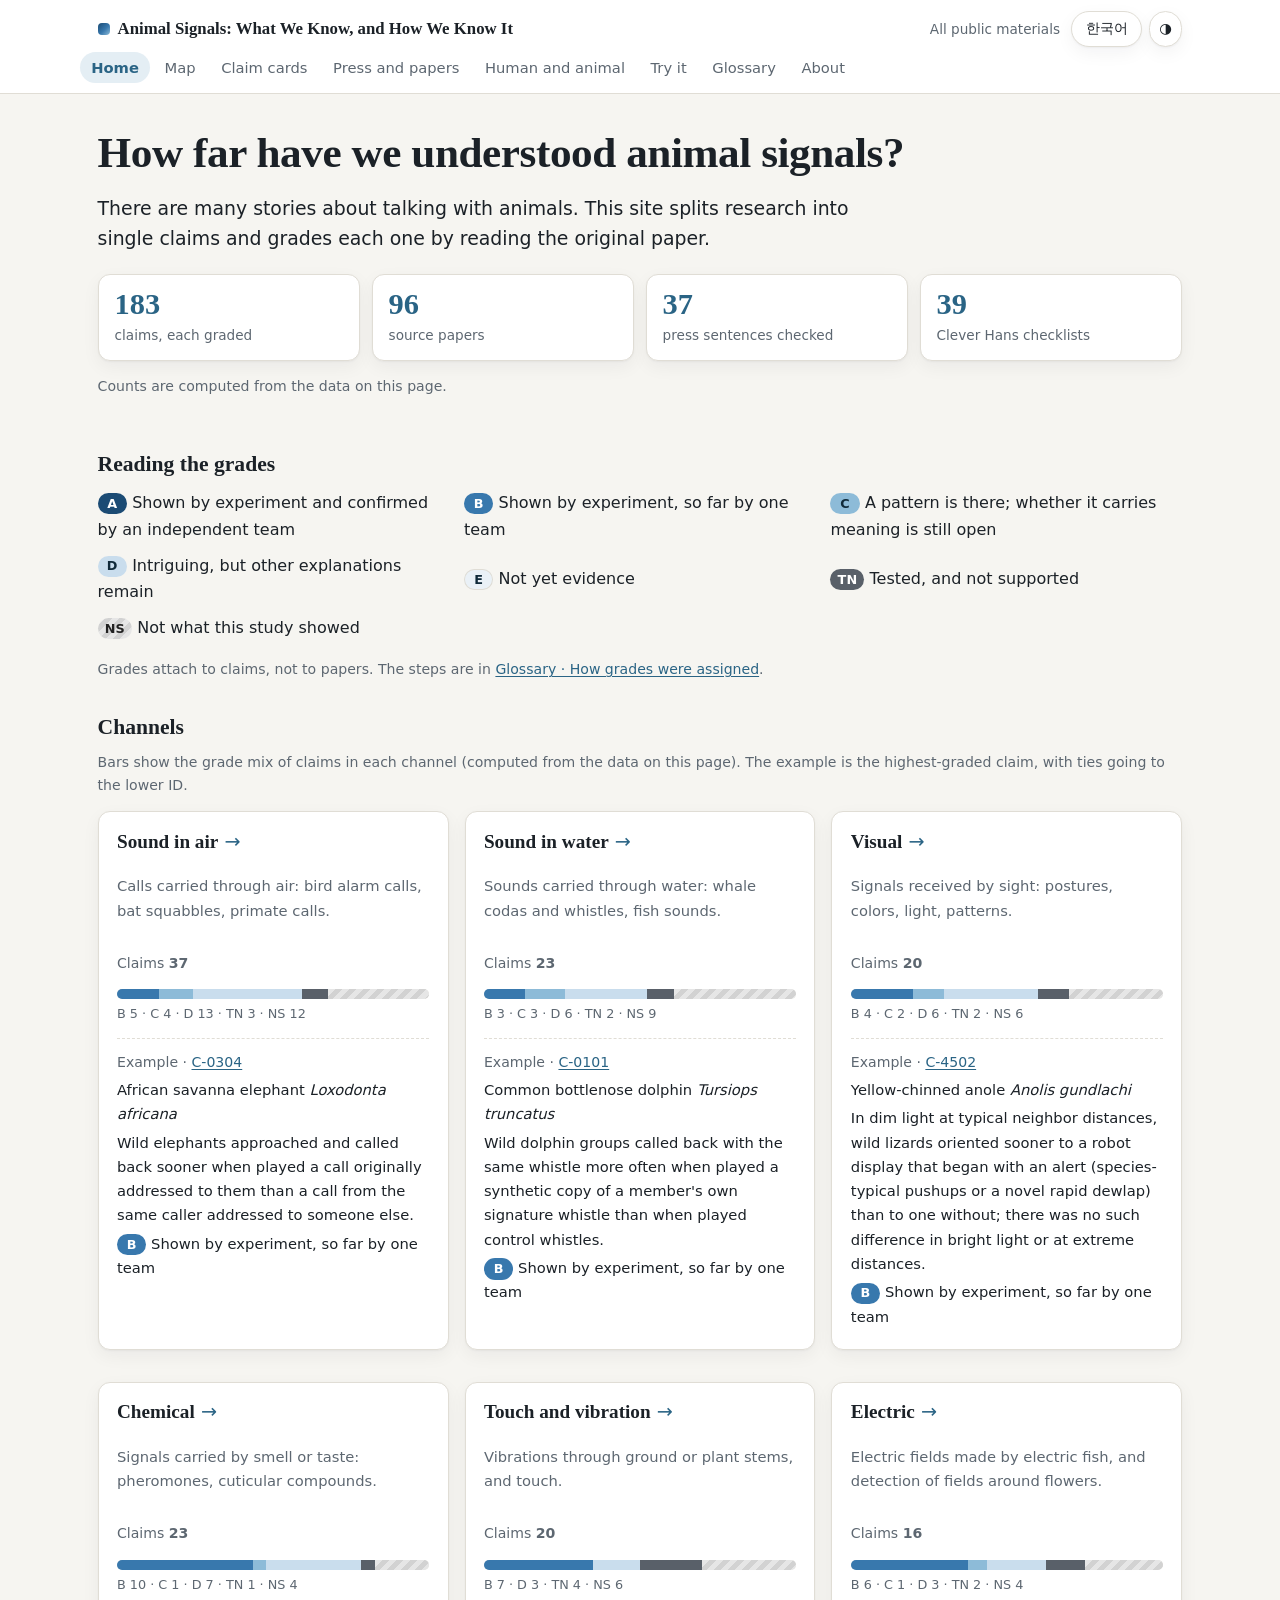
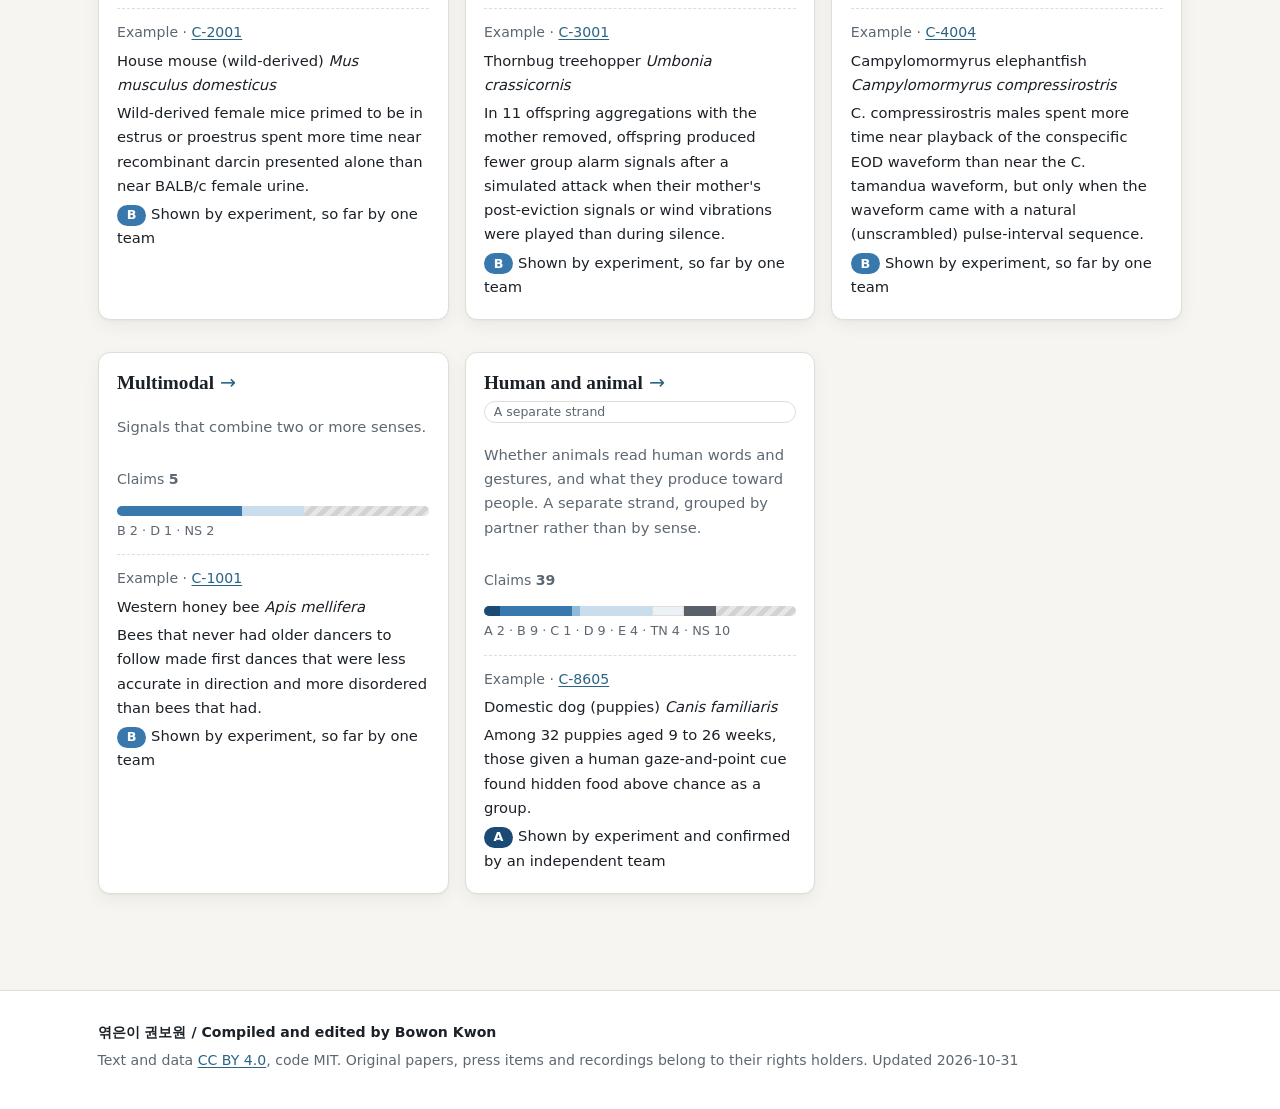
==== commit 547c464c: "Link to the public materials hub in the header" ====
--- a/index.html
+++ b/index.html
@@ -5,14 +5,14 @@
 <meta name="viewport" content="width=device-width, initial-scale=1">
 <title>처음 / Home | 동물의 신호, 어디까지 알았나 / Animal Signals</title>
 <link rel="stylesheet" href="assets/site.css">
-<script>(function(){var th;try{th=localStorage.getItem("as-theme")}catch(e){}if(th==="light"||th==="dark"){document.documentElement.setAttribute("data-theme",th)}var l;try{l=localStorage.getItem("as-lang")}catch(e){}if(l!=="ko"&&l!=="en"){l=(navigator.language||"").toLowerCase().indexOf("ko")===0?"ko":"en"}var d=document.documentElement;d.className="lang-"+l;d.lang=l;var tt=d.getAttribute("data-title-"+l);if(tt){document.title=tt}})();</script>
+<script>(function(){var th;try{th=localStorage.getItem("as-theme")}catch(e){}if(th==="light"||th==="dark"){document.documentElement.setAttribute("data-theme",th)}var l=new URLSearchParams(location.search).get("lang");if(l==="ko"||l==="en"){try{localStorage.setItem("as-lang",l)}catch(e){}}else{try{l=localStorage.getItem("as-lang")}catch(e){}}if(l!=="ko"&&l!=="en"){l=(navigator.language||"").toLowerCase().indexOf("ko")===0?"ko":"en"}var d=document.documentElement;d.className="lang-"+l;d.lang=l;var tt=d.getAttribute("data-title-"+l);if(tt){document.title=tt}})();</script>
 
 </head>
 <body>
 <header class="top">
 <div class="wrap toprow">
 <a class="brand" href="index.html"><span class="ko" lang="ko">동물의 신호, 어디까지 알았나</span><span class="en" lang="en">Animal Signals: What We Know, and How We Know It</span></a>
-<div class="btns"><button type="button" id="langbtn" class="langbtn" aria-label="Language / 언어"><span class="ko" lang="en">English</span><span class="en" lang="ko">한국어</span></button>
+<div class="btns"><a class="hub ko" lang="ko" href="https://bowonkwon.github.io/">공개 자료 허브</a><a class="hub en" lang="en" href="https://bowonkwon.github.io/en/">All public materials</a><button type="button" id="langbtn" class="langbtn" aria-label="Language / 언어"><span class="ko" lang="en">English</span><span class="en" lang="ko">한국어</span></button>
 <button type="button" id="themebtn" class="langbtn themebtn" aria-label="밝게/어둡게 / Light or dark" title="밝게/어둡게 · Light/dark">&#9681;</button></div>
 </div>
 <nav class="wrap nav" aria-label="사이트" data-aria-ko="사이트" data-aria-en="Site"><a href="index.html" aria-current="page"><span class="ko" lang="ko">처음</span><span class="en" lang="en">Home</span></a><a href="map.html"><span class="ko" lang="ko">지도</span><span class="en" lang="en">Map</span></a><a href="claims.html"><span class="ko" lang="ko">주장 카드</span><span class="en" lang="en">Claim cards</span></a><a href="press.html"><span class="ko" lang="ko">보도와 논문, 나란히</span><span class="en" lang="en">Press and papers</span></a><a href="aic.html"><span class="ko" lang="ko">사람과 동물</span><span class="en" lang="en">Human and animal</span></a><a href="try.html"><span class="ko" lang="ko">직접 해 보기</span><span class="en" lang="en">Try it</span></a><a href="glossary.html"><span class="ko" lang="ko">용어</span><span class="en" lang="en">Glossary</span></a><a href="about.html"><span class="ko" lang="ko">소개</span><span class="en" lang="en">About</span></a></nav>
--- a/assets/site.css
+++ b/assets/site.css
@@ -36,6 +36,7 @@
 .langbtn:hover{border-color:var(--accent);color:var(--accent)}
 .btns{display:flex;gap:.4rem;align-items:center}
 .themebtn{width:2.1rem;padding:.3rem 0;text-align:center}
+.btns .hub{font-size:.85rem;color:var(--muted);white-space:nowrap;text-decoration:none;margin-right:.3rem}.btns .hub:hover{text-decoration:underline}
 .nav{display:flex;flex-wrap:wrap;gap:.15rem .2rem;padding:.35rem 0 .6rem}
 .nav a{text-decoration:none;color:var(--muted);font-size:.92rem;padding:.22rem .7rem;border-radius:999px;transition:background .15s,color .15s}
 .nav a:hover{background:var(--bg2);color:var(--ink)}
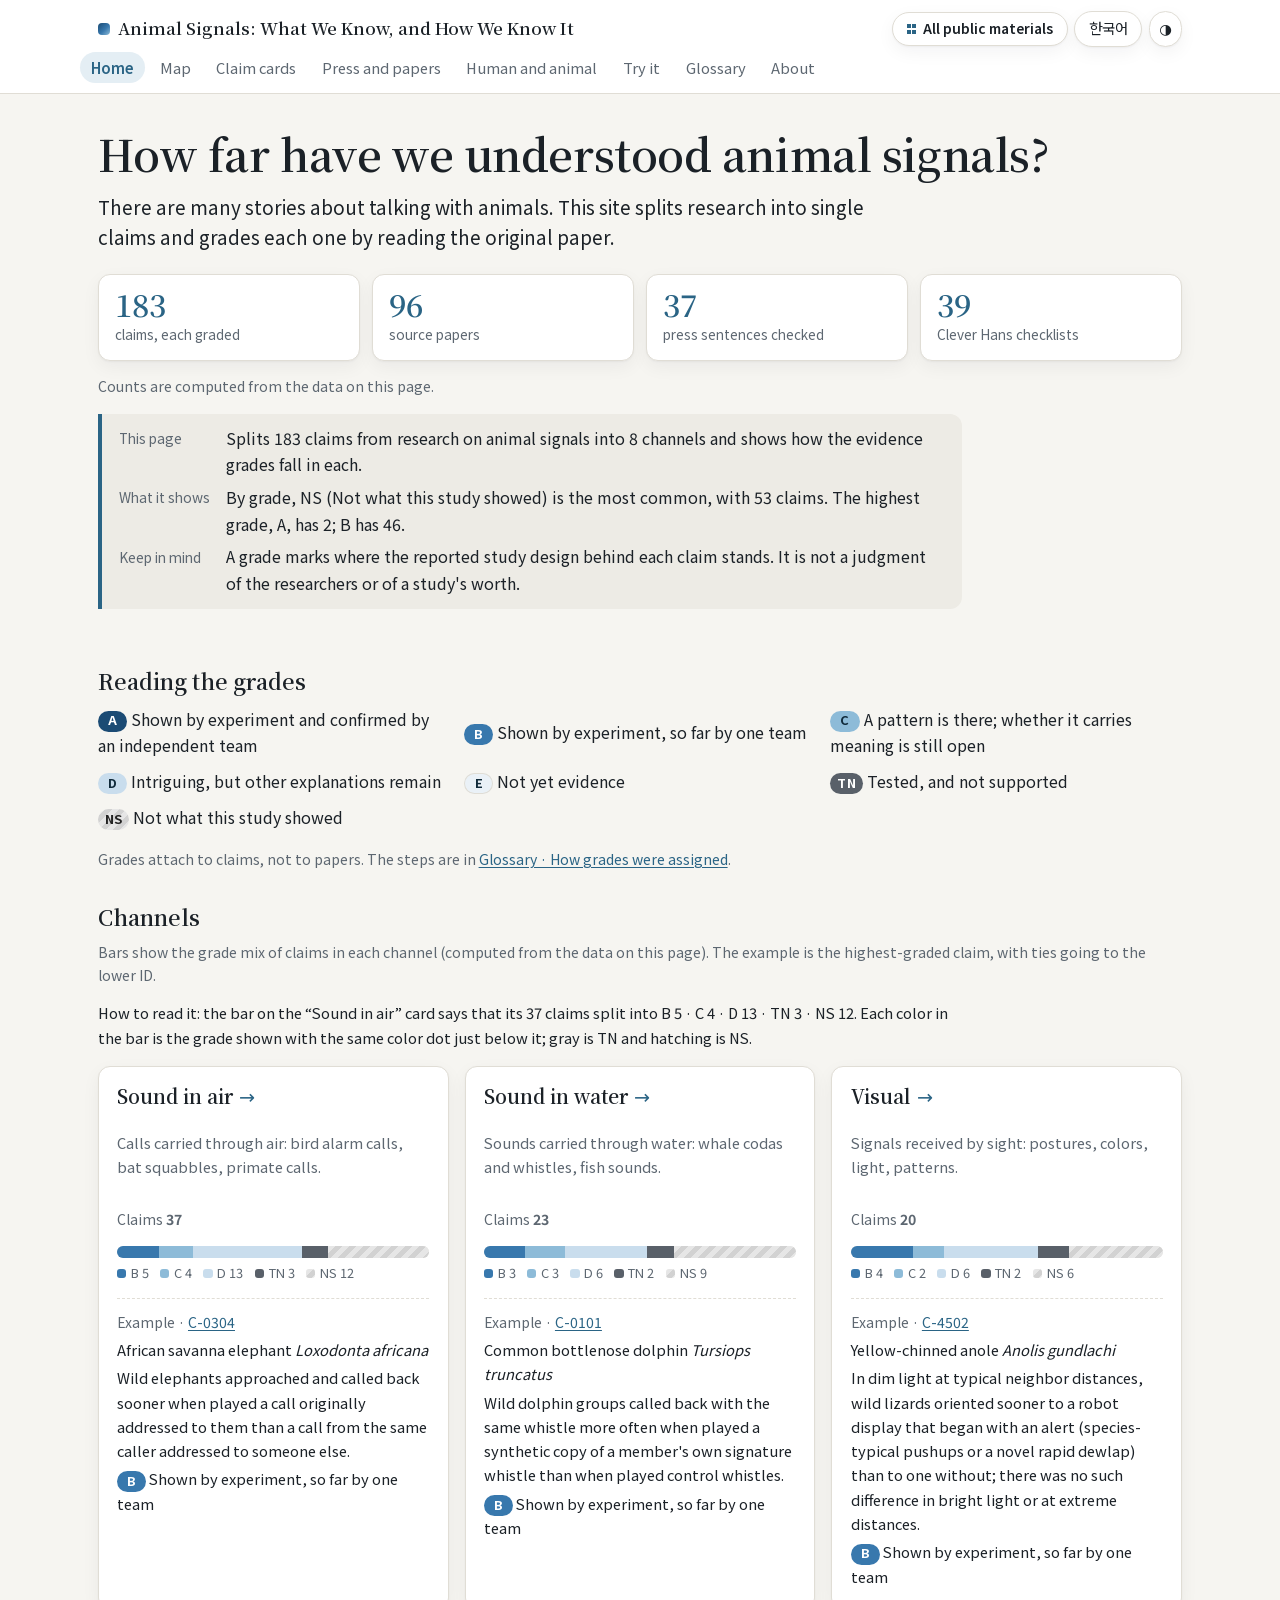
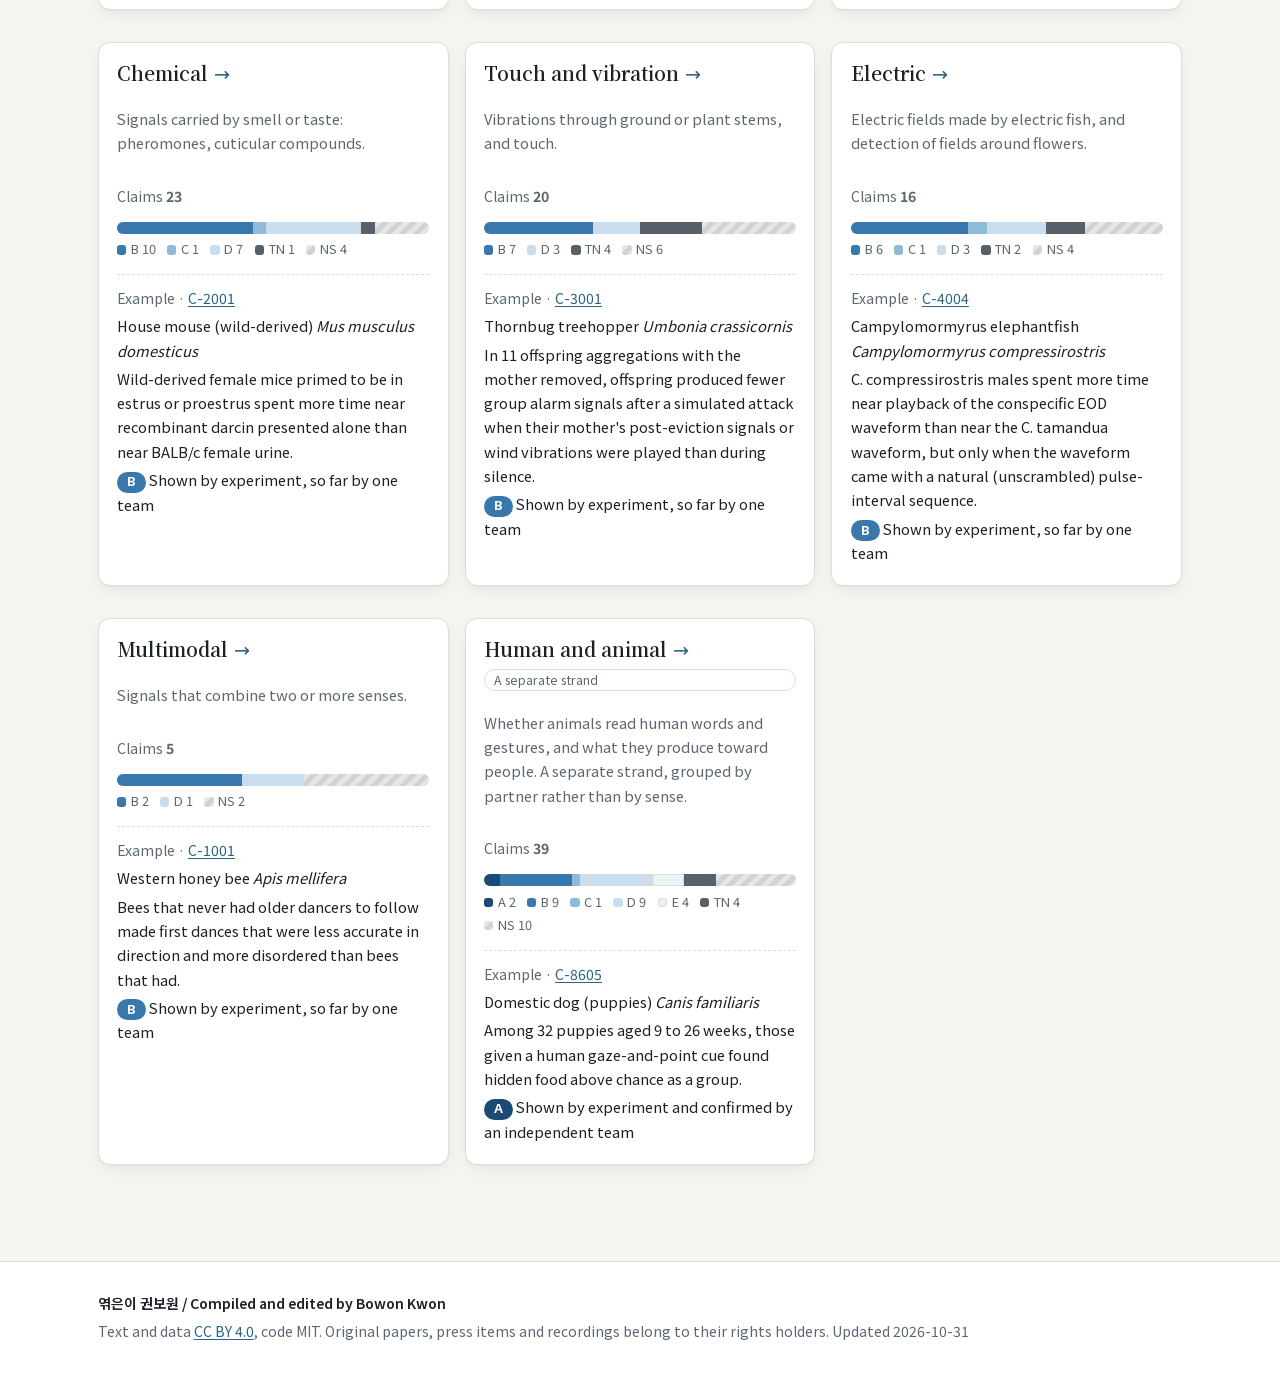
==== commit 76605bb7: "Bundled subset fonts (Noto Sans KR and Noto Serif KR, OFL) so headings and text look the same on eve" ====
--- a/index.html
+++ b/index.html
@@ -26,58 +26,60 @@
 <a href="press.html"><span class="n">37</span><small><span class="ko" lang="ko">보도 문장, 논문과 대조</span><span class="en" lang="en">press sentences checked</span></small></a>
 <a href="aic.html"><span class="n">39</span><small><span class="ko" lang="ko">영리한 한스 점검표</span><span class="en" lang="en">Clever Hans checklists</span></small></a>
 </div>
-<p class="small"><span class="ko" lang="ko">이 화면의 집계.</span><span class="en" lang="en">Counts are computed from the data on this page.</span></p></section>
+<p class="small"><span class="ko" lang="ko">이 화면의 집계.</span><span class="en" lang="en">Counts are computed from the data on this page.</span></p>
+<aside class="sumbox"><dl><dt><span class="ko" lang="ko">이 면은</span><span class="en" lang="en">This page</span></dt><dd><span class="ko" lang="ko">동물 신호 연구의 주장 183개를 신호가 오가는 길 8갈래로 나누고, 갈래마다 근거 등급이 어떻게 나뉘는지 보여 준다.</span><span class="en" lang="en">Splits 183 claims from research on animal signals into 8 channels and shows how the evidence grades fall in each.</span></dd><dt><span class="ko" lang="ko">보이는 것</span><span class="en" lang="en">What it shows</span></dt><dd><span class="ko" lang="ko">등급별로는 NS(이 연구가 보인 것이 아니다)가 53개로 가장 많다. 가장 높은 등급 A는 2개, 그다음 B는 46개다.</span><span class="en" lang="en">By grade, NS (Not what this study showed) is the most common, with 53 claims. The highest grade, A, has 2; B has 46.</span></dd><dt><span class="ko" lang="ko">조심할 것</span><span class="en" lang="en">Keep in mind</span></dt><dd><span class="ko" lang="ko">등급은 주장마다 보고된 설계가 어디까지 왔는지를 적은 좌표다. 연구자나 연구의 가치에 대한 판단이 아니다.</span><span class="en" lang="en">A grade marks where the reported study design behind each claim stands. It is not a judgment of the researchers or of a study&#x27;s worth.</span></dd></dl></aside></section>
 <section><h2><span class="ko" lang="ko">등급 읽는 법</span><span class="en" lang="en">Reading the grades</span></h2><ul class="gradelist"><li><span class="gradeline"><span class="badge g-A" title="A">A</span> <span class="ko" lang="ko">실험으로 확인되고 다른 팀도 확인했다</span><span class="en" lang="en">Shown by experiment and confirmed by an independent team</span></span></li><li><span class="gradeline"><span class="badge g-B" title="B">B</span> <span class="ko" lang="ko">실험으로 확인됐지만 아직 한 팀 결과다</span><span class="en" lang="en">Shown by experiment, so far by one team</span></span></li><li><span class="gradeline"><span class="badge g-C" title="C">C</span> <span class="ko" lang="ko">패턴은 보이지만 의미인지는 아직 모른다</span><span class="en" lang="en">A pattern is there; whether it carries meaning is still open</span></span></li><li><span class="gradeline"><span class="badge g-D" title="D">D</span> <span class="ko" lang="ko">흥미롭지만 다른 설명이 남아 있다</span><span class="en" lang="en">Intriguing, but other explanations remain</span></span></li><li><span class="gradeline"><span class="badge g-E" title="E">E</span> <span class="ko" lang="ko">아직 근거라고 하기 어렵다</span><span class="en" lang="en">Not yet evidence</span></span></li><li><span class="gradeline"><span class="badge g-TN" title="TN">TN</span> <span class="ko" lang="ko">시험했지만 확인되지 않았다</span><span class="en" lang="en">Tested, and not supported</span></span></li><li><span class="gradeline"><span class="badge g-NS" title="NS">NS</span> <span class="ko" lang="ko">이 연구가 보인 것이 아니다</span><span class="en" lang="en">Not what this study showed</span></span></li></ul>
 <p class="small"><span class="ko" lang="ko">등급은 논문이 아니라 주장마다 붙는다. 매긴 순서는 <a href="glossary.html#grading">용어 · 등급은 이렇게 매겼다</a>에 있다.</span><span class="en" lang="en">Grades attach to claims, not to papers. The steps are in <a href="glossary.html#grading">Glossary · How grades were assigned</a>.</span></p></section>
 <section><h2><span class="ko" lang="ko">신호가 오가는 길</span><span class="en" lang="en">Channels</span></h2>
 <p class="small"><span class="ko" lang="ko">막대는 그 갈래 주장들의 등급 분포다(이 화면의 집계). 대표 사례는 그 갈래에서 등급이 가장 높은 주장이고, 같으면 번호가 앞선 것이다.</span><span class="en" lang="en">Bars show the grade mix of claims in each channel (computed from the data on this page). The example is the highest-graded claim, with ties going to the lower ID.</span></p>
+<p class="readnote"><span class="ko" lang="ko">읽는 법: 「소리(공기)」 카드의 막대는 그 갈래의 주장 37개가 B 5 · C 4 · D 13 · TN 3 · NS 12개로 나뉜다는 뜻이다. 막대의 색은 바로 아래 색 점이 붙은 등급과 같다. 회색은 TN, 빗금은 NS다.</span><span class="en" lang="en">How to read it: the bar on the “Sound in air” card says that its 37 claims split into B 5 · C 4 · D 13 · TN 3 · NS 12. Each color in the bar is the grade shown with the same color dot just below it; gray is TN and hatching is NS.</span></p>
 <div class="grid"><article class="card chcard ch-acoustic-air">
 <h2><a href="claims.html#channel=acoustic-air"><span class="ko" lang="ko">소리(공기)</span><span class="en" lang="en">Sound in air</span></a></h2>
 <p class="blurb"><span class="ko" lang="ko">새의 경계음, 박쥐의 다툼 소리, 영장류의 호출처럼 공기로 전해지는 소리.</span><span class="en" lang="en">Calls carried through air: bird alarm calls, bat squabbles, primate calls.</span></p>
 <p class="small"><span class="ko" lang="ko">주장</span><span class="en" lang="en">Claims</span> <b>37</b></p>
-<div class="bar" role="img" aria-label="B 5 · C 4 · D 13 · TN 3 · NS 12"><span class="seg g-B" style="width:13.5%"></span><span class="seg g-C" style="width:10.8%"></span><span class="seg g-D" style="width:35.1%"></span><span class="seg g-TN" style="width:8.1%"></span><span class="seg g-NS" style="width:32.4%"></span></div><p class="legend">B 5 · C 4 · D 13 · TN 3 · NS 12</p>
+<div class="bar" role="img" aria-label="B 5 · C 4 · D 13 · TN 3 · NS 12"><span class="seg g-B" style="width:13.5%"></span><span class="seg g-C" style="width:10.8%"></span><span class="seg g-D" style="width:35.1%"></span><span class="seg g-TN" style="width:8.1%"></span><span class="seg g-NS" style="width:32.4%"></span></div><p class="legend"><span class="lg"><i class="sw g-B"></i>B 5</span><span class="lg"><i class="sw g-C"></i>C 4</span><span class="lg"><i class="sw g-D"></i>D 13</span><span class="lg"><i class="sw g-TN"></i>TN 3</span><span class="lg"><i class="sw g-NS"></i>NS 12</span></p>
 <div class="rep"><p class="small"><span class="ko" lang="ko">대표 사례</span><span class="en" lang="en">Example</span> · <a href="claims.html#C-0304">C-0304</a></p><p><span class="ko" lang="ko">아프리카사바나코끼리</span><span class="en" lang="en">African savanna elephant</span> <i lang="la">Loxodonta africana</i></p><p><span class="ko" lang="ko">야생 코끼리는 같은 코끼리의 호출이라도 원래 자기에게 했던 호출을 들려주면, 남에게 했던 호출보다 더 빨리 스피커 쪽으로 오고 더 빨리 대답했다.</span><span class="en" lang="en">Wild elephants approached and called back sooner when played a call originally addressed to them than a call from the same caller addressed to someone else.</span></p><p><span class="gradeline"><span class="badge g-B" title="B">B</span> <span class="ko" lang="ko">실험으로 확인됐지만 아직 한 팀 결과다</span><span class="en" lang="en">Shown by experiment, so far by one team</span></span></p></div>
 </article><article class="card chcard ch-acoustic-water">
 <h2><a href="claims.html#channel=acoustic-water"><span class="ko" lang="ko">소리(물속)</span><span class="en" lang="en">Sound in water</span></a></h2>
 <p class="blurb"><span class="ko" lang="ko">고래의 코다와 휘슬, 물고기의 소리처럼 물속으로 전해지는 소리.</span><span class="en" lang="en">Sounds carried through water: whale codas and whistles, fish sounds.</span></p>
 <p class="small"><span class="ko" lang="ko">주장</span><span class="en" lang="en">Claims</span> <b>23</b></p>
-<div class="bar" role="img" aria-label="B 3 · C 3 · D 6 · TN 2 · NS 9"><span class="seg g-B" style="width:13.0%"></span><span class="seg g-C" style="width:13.0%"></span><span class="seg g-D" style="width:26.1%"></span><span class="seg g-TN" style="width:8.7%"></span><span class="seg g-NS" style="width:39.1%"></span></div><p class="legend">B 3 · C 3 · D 6 · TN 2 · NS 9</p>
+<div class="bar" role="img" aria-label="B 3 · C 3 · D 6 · TN 2 · NS 9"><span class="seg g-B" style="width:13.0%"></span><span class="seg g-C" style="width:13.0%"></span><span class="seg g-D" style="width:26.1%"></span><span class="seg g-TN" style="width:8.7%"></span><span class="seg g-NS" style="width:39.1%"></span></div><p class="legend"><span class="lg"><i class="sw g-B"></i>B 3</span><span class="lg"><i class="sw g-C"></i>C 3</span><span class="lg"><i class="sw g-D"></i>D 6</span><span class="lg"><i class="sw g-TN"></i>TN 2</span><span class="lg"><i class="sw g-NS"></i>NS 9</span></p>
 <div class="rep"><p class="small"><span class="ko" lang="ko">대표 사례</span><span class="en" lang="en">Example</span> · <a href="claims.html#C-0101">C-0101</a></p><p><span class="ko" lang="ko">큰돌고래</span><span class="en" lang="en">Common bottlenose dolphin</span> <i lang="la">Tursiops truncatus</i></p><p><span class="ko" lang="ko">야생 큰돌고래 무리에 구성원의 시그니처 휘슬을 합성해 들려주면, 다른 휘슬을 들려줄 때보다 같은 휘슬로 대답하는 일이 더 많았다.</span><span class="en" lang="en">Wild dolphin groups called back with the same whistle more often when played a synthetic copy of a member&#x27;s own signature whistle than when played control whistles.</span></p><p><span class="gradeline"><span class="badge g-B" title="B">B</span> <span class="ko" lang="ko">실험으로 확인됐지만 아직 한 팀 결과다</span><span class="en" lang="en">Shown by experiment, so far by one team</span></span></p></div>
 </article><article class="card chcard ch-visual">
 <h2><a href="claims.html#channel=visual"><span class="ko" lang="ko">시각</span><span class="en" lang="en">Visual</span></a></h2>
 <p class="blurb"><span class="ko" lang="ko">몸짓, 색, 빛, 무늬처럼 눈으로 받는 신호.</span><span class="en" lang="en">Signals received by sight: postures, colors, light, patterns.</span></p>
 <p class="small"><span class="ko" lang="ko">주장</span><span class="en" lang="en">Claims</span> <b>20</b></p>
-<div class="bar" role="img" aria-label="B 4 · C 2 · D 6 · TN 2 · NS 6"><span class="seg g-B" style="width:20.0%"></span><span class="seg g-C" style="width:10.0%"></span><span class="seg g-D" style="width:30.0%"></span><span class="seg g-TN" style="width:10.0%"></span><span class="seg g-NS" style="width:30.0%"></span></div><p class="legend">B 4 · C 2 · D 6 · TN 2 · NS 6</p>
+<div class="bar" role="img" aria-label="B 4 · C 2 · D 6 · TN 2 · NS 6"><span class="seg g-B" style="width:20.0%"></span><span class="seg g-C" style="width:10.0%"></span><span class="seg g-D" style="width:30.0%"></span><span class="seg g-TN" style="width:10.0%"></span><span class="seg g-NS" style="width:30.0%"></span></div><p class="legend"><span class="lg"><i class="sw g-B"></i>B 4</span><span class="lg"><i class="sw g-C"></i>C 2</span><span class="lg"><i class="sw g-D"></i>D 6</span><span class="lg"><i class="sw g-TN"></i>TN 2</span><span class="lg"><i class="sw g-NS"></i>NS 6</span></p>
 <div class="rep"><p class="small"><span class="ko" lang="ko">대표 사례</span><span class="en" lang="en">Example</span> · <a href="claims.html#C-4502">C-4502</a></p><p><span class="ko" lang="ko">아놀도마뱀의 일종(A. gundlachi)</span><span class="en" lang="en">Yellow-chinned anole</span> <i lang="la">Anolis gundlachi</i></p><p><span class="ko" lang="ko">어두운 빛과 보통 이웃 거리에서, 야생 도마뱀은 경보 동작(평소의 팔굽혀펴기든 새로운 빠른 목주머니 펼침이든)으로 시작하는 로봇 과시를 그렇지 않은 과시보다 빨리 바라보았다. 밝은 빛이나 아주 먼 거리에서는 차이가 없었다.</span><span class="en" lang="en">In dim light at typical neighbor distances, wild lizards oriented sooner to a robot display that began with an alert (species-typical pushups or a novel rapid dewlap) than to one without; there was no such difference in bright light or at extreme distances.</span></p><p><span class="gradeline"><span class="badge g-B" title="B">B</span> <span class="ko" lang="ko">실험으로 확인됐지만 아직 한 팀 결과다</span><span class="en" lang="en">Shown by experiment, so far by one team</span></span></p></div>
 </article><article class="card chcard ch-chemical">
 <h2><a href="claims.html#channel=chemical"><span class="ko" lang="ko">화학(냄새·맛)</span><span class="en" lang="en">Chemical</span></a></h2>
 <p class="blurb"><span class="ko" lang="ko">페로몬, 체표 물질처럼 냄새나 맛으로 전해지는 신호.</span><span class="en" lang="en">Signals carried by smell or taste: pheromones, cuticular compounds.</span></p>
 <p class="small"><span class="ko" lang="ko">주장</span><span class="en" lang="en">Claims</span> <b>23</b></p>
-<div class="bar" role="img" aria-label="B 10 · C 1 · D 7 · TN 1 · NS 4"><span class="seg g-B" style="width:43.5%"></span><span class="seg g-C" style="width:4.3%"></span><span class="seg g-D" style="width:30.4%"></span><span class="seg g-TN" style="width:4.3%"></span><span class="seg g-NS" style="width:17.4%"></span></div><p class="legend">B 10 · C 1 · D 7 · TN 1 · NS 4</p>
+<div class="bar" role="img" aria-label="B 10 · C 1 · D 7 · TN 1 · NS 4"><span class="seg g-B" style="width:43.5%"></span><span class="seg g-C" style="width:4.3%"></span><span class="seg g-D" style="width:30.4%"></span><span class="seg g-TN" style="width:4.3%"></span><span class="seg g-NS" style="width:17.4%"></span></div><p class="legend"><span class="lg"><i class="sw g-B"></i>B 10</span><span class="lg"><i class="sw g-C"></i>C 1</span><span class="lg"><i class="sw g-D"></i>D 7</span><span class="lg"><i class="sw g-TN"></i>TN 1</span><span class="lg"><i class="sw g-NS"></i>NS 4</span></p>
 <div class="rep"><p class="small"><span class="ko" lang="ko">대표 사례</span><span class="en" lang="en">Example</span> · <a href="claims.html#C-2001">C-2001</a></p><p><span class="ko" lang="ko">생쥐(야생 계통)</span><span class="en" lang="en">House mouse (wild-derived)</span> <i lang="la">Mus musculus domesticus</i></p><p><span class="ko" lang="ko">발정기 또는 발정 전기가 되도록 처치한 야생 계통 암컷 생쥐는 재조합 다르신 단독 근처에 BALB/c 암컷 오줌보다 오래 머물렀다.</span><span class="en" lang="en">Wild-derived female mice primed to be in estrus or proestrus spent more time near recombinant darcin presented alone than near BALB/c female urine.</span></p><p><span class="gradeline"><span class="badge g-B" title="B">B</span> <span class="ko" lang="ko">실험으로 확인됐지만 아직 한 팀 결과다</span><span class="en" lang="en">Shown by experiment, so far by one team</span></span></p></div>
 </article><article class="card chcard ch-tactile-vibration">
 <h2><a href="claims.html#channel=tactile-vibration"><span class="ko" lang="ko">촉각·진동</span><span class="en" lang="en">Touch and vibration</span></a></h2>
 <p class="blurb"><span class="ko" lang="ko">땅이나 식물 줄기를 타고 전해지는 진동, 몸 접촉.</span><span class="en" lang="en">Vibrations through ground or plant stems, and touch.</span></p>
 <p class="small"><span class="ko" lang="ko">주장</span><span class="en" lang="en">Claims</span> <b>20</b></p>
-<div class="bar" role="img" aria-label="B 7 · D 3 · TN 4 · NS 6"><span class="seg g-B" style="width:35.0%"></span><span class="seg g-D" style="width:15.0%"></span><span class="seg g-TN" style="width:20.0%"></span><span class="seg g-NS" style="width:30.0%"></span></div><p class="legend">B 7 · D 3 · TN 4 · NS 6</p>
+<div class="bar" role="img" aria-label="B 7 · D 3 · TN 4 · NS 6"><span class="seg g-B" style="width:35.0%"></span><span class="seg g-D" style="width:15.0%"></span><span class="seg g-TN" style="width:20.0%"></span><span class="seg g-NS" style="width:30.0%"></span></div><p class="legend"><span class="lg"><i class="sw g-B"></i>B 7</span><span class="lg"><i class="sw g-D"></i>D 3</span><span class="lg"><i class="sw g-TN"></i>TN 4</span><span class="lg"><i class="sw g-NS"></i>NS 6</span></p>
 <div class="rep"><p class="small"><span class="ko" lang="ko">대표 사례</span><span class="en" lang="en">Example</span> · <a href="claims.html#C-3001">C-3001</a></p><p><span class="ko" lang="ko">가시뿔매미류(움보니아)</span><span class="en" lang="en">Thornbug treehopper</span> <i lang="la">Umbonia crassicornis</i></p><p><span class="ko" lang="ko">어미를 떼어 낸 새끼 무리 11개에서, 모의 공격이 끝난 뒤 어미의 신호나 바람 진동을 재생하면 무음일 때보다 새끼들의 집단 경보 신호가 줄었다.</span><span class="en" lang="en">In 11 offspring aggregations with the mother removed, offspring produced fewer group alarm signals after a simulated attack when their mother&#x27;s post-eviction signals or wind vibrations were played than during silence.</span></p><p><span class="gradeline"><span class="badge g-B" title="B">B</span> <span class="ko" lang="ko">실험으로 확인됐지만 아직 한 팀 결과다</span><span class="en" lang="en">Shown by experiment, so far by one team</span></span></p></div>
 </article><article class="card chcard ch-electric">
 <h2><a href="claims.html#channel=electric"><span class="ko" lang="ko">전기</span><span class="en" lang="en">Electric</span></a></h2>
 <p class="blurb"><span class="ko" lang="ko">전기 물고기가 만드는 전기장, 꽃 주변의 전기장 감지.</span><span class="en" lang="en">Electric fields made by electric fish, and detection of fields around flowers.</span></p>
 <p class="small"><span class="ko" lang="ko">주장</span><span class="en" lang="en">Claims</span> <b>16</b></p>
-<div class="bar" role="img" aria-label="B 6 · C 1 · D 3 · TN 2 · NS 4"><span class="seg g-B" style="width:37.5%"></span><span class="seg g-C" style="width:6.2%"></span><span class="seg g-D" style="width:18.8%"></span><span class="seg g-TN" style="width:12.5%"></span><span class="seg g-NS" style="width:25.0%"></span></div><p class="legend">B 6 · C 1 · D 3 · TN 2 · NS 4</p>
+<div class="bar" role="img" aria-label="B 6 · C 1 · D 3 · TN 2 · NS 4"><span class="seg g-B" style="width:37.5%"></span><span class="seg g-C" style="width:6.2%"></span><span class="seg g-D" style="width:18.8%"></span><span class="seg g-TN" style="width:12.5%"></span><span class="seg g-NS" style="width:25.0%"></span></div><p class="legend"><span class="lg"><i class="sw g-B"></i>B 6</span><span class="lg"><i class="sw g-C"></i>C 1</span><span class="lg"><i class="sw g-D"></i>D 3</span><span class="lg"><i class="sw g-TN"></i>TN 2</span><span class="lg"><i class="sw g-NS"></i>NS 4</span></p>
 <div class="rep"><p class="small"><span class="ko" lang="ko">대표 사례</span><span class="en" lang="en">Example</span> · <a href="claims.html#C-4004">C-4004</a></p><p><span class="ko" lang="ko">캄필로모르미루스 콤프레시로스트리스(코끼리고기류)</span><span class="en" lang="en">Campylomormyrus elephantfish</span> <i lang="la">Campylomormyrus compressirostris</i></p><p><span class="ko" lang="ko">C. compressirostris 수컷은 C. tamandua 파형보다 같은 종 파형 재생 쪽에 더 오래 머물렀다. 단, 파형에 자연 그대로의(섞지 않은) 방전 간격 서열이 붙어 있을 때만 그랬다.</span><span class="en" lang="en">C. compressirostris males spent more time near playback of the conspecific EOD waveform than near the C. tamandua waveform, but only when the waveform came with a natural (unscrambled) pulse-interval sequence.</span></p><p><span class="gradeline"><span class="badge g-B" title="B">B</span> <span class="ko" lang="ko">실험으로 확인됐지만 아직 한 팀 결과다</span><span class="en" lang="en">Shown by experiment, so far by one team</span></span></p></div>
 </article><article class="card chcard ch-multimodal">
 <h2><a href="claims.html#channel=multimodal"><span class="ko" lang="ko">여러 감각 함께</span><span class="en" lang="en">Multimodal</span></a></h2>
 <p class="blurb"><span class="ko" lang="ko">소리와 몸짓처럼 두 감각 이상을 함께 쓰는 신호.</span><span class="en" lang="en">Signals that combine two or more senses.</span></p>
 <p class="small"><span class="ko" lang="ko">주장</span><span class="en" lang="en">Claims</span> <b>5</b></p>
-<div class="bar" role="img" aria-label="B 2 · D 1 · NS 2"><span class="seg g-B" style="width:40.0%"></span><span class="seg g-D" style="width:20.0%"></span><span class="seg g-NS" style="width:40.0%"></span></div><p class="legend">B 2 · D 1 · NS 2</p>
+<div class="bar" role="img" aria-label="B 2 · D 1 · NS 2"><span class="seg g-B" style="width:40.0%"></span><span class="seg g-D" style="width:20.0%"></span><span class="seg g-NS" style="width:40.0%"></span></div><p class="legend"><span class="lg"><i class="sw g-B"></i>B 2</span><span class="lg"><i class="sw g-D"></i>D 1</span><span class="lg"><i class="sw g-NS"></i>NS 2</span></p>
 <div class="rep"><p class="small"><span class="ko" lang="ko">대표 사례</span><span class="en" lang="en">Example</span> · <a href="claims.html#C-1001">C-1001</a></p><p><span class="ko" lang="ko">양봉꿀벌</span><span class="en" lang="en">Western honey bee</span> <i lang="la">Apis mellifera</i></p><p><span class="ko" lang="ko">따라 볼 선배 춤꾼이 없던 벌은 첫 춤의 방향이 덜 정확하고 더 흐트러졌다.</span><span class="en" lang="en">Bees that never had older dancers to follow made first dances that were less accurate in direction and more disordered than bees that had.</span></p><p><span class="gradeline"><span class="badge g-B" title="B">B</span> <span class="ko" lang="ko">실험으로 확인됐지만 아직 한 팀 결과다</span><span class="en" lang="en">Shown by experiment, so far by one team</span></span></p></div>
 </article><article class="card chcard ch-human-animal">
 <h2><a href="aic.html"><span class="ko" lang="ko">사람과 동물</span><span class="en" lang="en">Human and animal</span></a></h2><p class="sep"><span class="ko" lang="ko">별도 갈래</span><span class="en" lang="en">A separate strand</span></p>
 <p class="blurb"><span class="ko" lang="ko">사람의 말·몸짓을 동물이 읽는가, 동물이 사람에게 무엇을 내는가. 감각이 아니라 따로 묶은 갈래다.</span><span class="en" lang="en">Whether animals read human words and gestures, and what they produce toward people. A separate strand, grouped by partner rather than by sense.</span></p>
 <p class="small"><span class="ko" lang="ko">주장</span><span class="en" lang="en">Claims</span> <b>39</b></p>
-<div class="bar" role="img" aria-label="A 2 · B 9 · C 1 · D 9 · E 4 · TN 4 · NS 10"><span class="seg g-A" style="width:5.1%"></span><span class="seg g-B" style="width:23.1%"></span><span class="seg g-C" style="width:2.6%"></span><span class="seg g-D" style="width:23.1%"></span><span class="seg g-E" style="width:10.3%"></span><span class="seg g-TN" style="width:10.3%"></span><span class="seg g-NS" style="width:25.6%"></span></div><p class="legend">A 2 · B 9 · C 1 · D 9 · E 4 · TN 4 · NS 10</p>
+<div class="bar" role="img" aria-label="A 2 · B 9 · C 1 · D 9 · E 4 · TN 4 · NS 10"><span class="seg g-A" style="width:5.1%"></span><span class="seg g-B" style="width:23.1%"></span><span class="seg g-C" style="width:2.6%"></span><span class="seg g-D" style="width:23.1%"></span><span class="seg g-E" style="width:10.3%"></span><span class="seg g-TN" style="width:10.3%"></span><span class="seg g-NS" style="width:25.6%"></span></div><p class="legend"><span class="lg"><i class="sw g-A"></i>A 2</span><span class="lg"><i class="sw g-B"></i>B 9</span><span class="lg"><i class="sw g-C"></i>C 1</span><span class="lg"><i class="sw g-D"></i>D 9</span><span class="lg"><i class="sw g-E"></i>E 4</span><span class="lg"><i class="sw g-TN"></i>TN 4</span><span class="lg"><i class="sw g-NS"></i>NS 10</span></p>
 <div class="rep"><p class="small"><span class="ko" lang="ko">대표 사례</span><span class="en" lang="en">Example</span> · <a href="claims.html#C-8605">C-8605</a></p><p><span class="ko" lang="ko">개(강아지)</span><span class="en" lang="en">Domestic dog (puppies)</span> <i lang="la">Canis familiaris</i></p><p><span class="ko" lang="ko">9~26주 강아지 32마리 가운데 사람의 시선·가리키기 신호를 받은 강아지들은 집단으로 숨긴 음식을 우연보다 잘 찾았다.</span><span class="en" lang="en">Among 32 puppies aged 9 to 26 weeks, those given a human gaze-and-point cue found hidden food above chance as a group.</span></p><p><span class="gradeline"><span class="badge g-A" title="A">A</span> <span class="ko" lang="ko">실험으로 확인되고 다른 팀도 확인했다</span><span class="en" lang="en">Shown by experiment and confirmed by an independent team</span></span></p></div>
 </article></div></section>
 </main>
--- a/assets/site.css
+++ b/assets/site.css
@@ -2,41 +2,45 @@
 --accent:#2a6485;--accent-tint:#e4eef4;--warm:#b07a3a;
 --gA:#1b4b74;--gB:#3878ad;--gC:#8dbbd8;--gD:#c9dded;--gE:#eaf1f7;--gTN:#596069;--gNS:#d9d9d9;
 --radius:12px;--shadow:0 1px 2px rgba(20,24,30,.04),0 6px 18px rgba(20,24,30,.05);--shadow2:0 2px 4px rgba(20,24,30,.06),0 12px 28px rgba(20,24,30,.09);
---display:"Noto Serif KR","Source Serif 4",Georgia,"Times New Roman",serif}
+--display:"AS Serif","Noto Serif KR","AS Sans","Noto Sans KR",system-ui,-apple-system,"Apple SD Gothic Neo","Malgun Gothic",sans-serif}
+@font-face{font-family:"AS Sans";src:url("fonts/as-sans.woff2") format("woff2");font-weight:400 700;font-display:swap}
+@font-face{font-family:"AS Serif";src:url("fonts/as-serif.woff2") format("woff2");font-weight:600;font-display:swap}
 @media (prefers-color-scheme:dark){:root:not([data-theme=light]){--bg:#1a1c1f;--bg2:#222427;--card:#232529;--ink:#eae8e3;--muted:#b0aea8;--faint:#7c7f84;--line:#34373d;--line2:#2c2f34;
 --accent:#7fa8cf;--accent-tint:#263644;--warm:#d1a35f;--gC:#4f86ad;--gD:#2f5876;--gE:#2a3a48;--gTN:#8a9099;--gNS:#4a4d52;
 --shadow:0 1px 2px rgba(0,0,0,.3),0 6px 18px rgba(0,0,0,.25);--shadow2:0 2px 4px rgba(0,0,0,.35),0 12px 28px rgba(0,0,0,.4)}
-.g-C,.g-D,.g-E{color:#eef3f8!important}.g-NS{background:repeating-linear-gradient(135deg,#4a4d52 0 5px,#3a3d42 5px 10px)!important;color:#eae8e3!important}
-.cell.g-C,.cell.g-D,.cell.g-E{color:#eef3f8}}
+:root:not([data-theme=light]) .g-D,:root:not([data-theme=light]) .g-E{color:#eef3f8!important}:root:not([data-theme=light]) .g-C,:root:not([data-theme=light]) .g-TN{color:#0d151c!important}:root:not([data-theme=light]) .g-NS{background:repeating-linear-gradient(135deg,#4a4d52 0 5px,#3a3d42 5px 10px)!important;color:#eae8e3!important}
+:root:not([data-theme=light]) .cell.g-D,:root:not([data-theme=light]) .cell.g-E{color:#eef3f8}:root:not([data-theme=light]) .cell.g-C,:root:not([data-theme=light]) .cell.g-TN{color:#0d151c}}
 :root[data-theme=dark]{--bg:#1a1c1f;--bg2:#222427;--card:#232529;--ink:#eae8e3;--muted:#b0aea8;--faint:#7c7f84;--line:#34373d;--line2:#2c2f34;
 --accent:#7fa8cf;--accent-tint:#263644;--warm:#d1a35f;--gC:#4f86ad;--gD:#2f5876;--gE:#2a3a48;--gTN:#8a9099;--gNS:#4a4d52;
 --shadow:0 1px 2px rgba(0,0,0,.3),0 6px 18px rgba(0,0,0,.25);--shadow2:0 2px 4px rgba(0,0,0,.35),0 12px 28px rgba(0,0,0,.4)}
-[data-theme=dark] .g-C,[data-theme=dark] .g-D,[data-theme=dark] .g-E{color:#eef3f8!important}[data-theme=dark] .g-NS{background:repeating-linear-gradient(135deg,#4a4d52 0 5px,#3a3d42 5px 10px)!important;color:#eae8e3!important}
-[data-theme=dark] .cell.g-C,[data-theme=dark] .cell.g-D,[data-theme=dark] .cell.g-E{color:#eef3f8}
+[data-theme=dark] .g-D,[data-theme=dark] .g-E{color:#eef3f8!important}[data-theme=dark] .g-C,[data-theme=dark] .g-TN{color:#0d151c!important}[data-theme=dark] .g-NS{background:repeating-linear-gradient(135deg,#4a4d52 0 5px,#3a3d42 5px 10px)!important;color:#eae8e3!important}
+[data-theme=dark] .cell.g-D,[data-theme=dark] .cell.g-E{color:#eef3f8}[data-theme=dark] .cell.g-C,[data-theme=dark] .cell.g-TN{color:#0d151c}
 *{box-sizing:border-box}
 html{font-size:16px;scroll-behavior:smooth}
 body{margin:0;color:var(--ink);background:var(--bg);line-height:1.65;
-font-family:system-ui,-apple-system,"Segoe UI","Apple SD Gothic Neo","Malgun Gothic","Noto Sans KR","Noto Sans CJK KR",sans-serif;word-break:keep-all;overflow-wrap:anywhere;-webkit-font-smoothing:antialiased}
+font-family:"AS Sans","Noto Sans KR",system-ui,-apple-system,"Segoe UI","Apple SD Gothic Neo","Malgun Gothic","Noto Sans CJK KR",sans-serif;word-break:keep-all;overflow-wrap:anywhere;-webkit-font-smoothing:antialiased}
 html.lang-ko .en,html.lang-en .ko{display:none!important}
 [hidden]{display:none!important}
 .sr{position:absolute;width:1px;height:1px;overflow:hidden;clip:rect(0 0 0 0);white-space:nowrap}
 .wrap{max-width:1120px;margin:0 auto;padding:0 1.1rem}
 a{color:var(--accent);text-decoration-thickness:1px;text-underline-offset:2px}
 a:hover{text-decoration-thickness:2px}
-h1{font-family:var(--display);font-weight:600;font-size:2rem;line-height:1.25;letter-spacing:-.01em;margin:1.6rem 0 .7rem}
+h1{font-family:var(--display);font-weight:600;font-size:2rem;line-height:1.25;letter-spacing:-.01em;margin:1.6rem 0 .7rem;text-wrap:balance}
 h2{font-family:var(--display);font-weight:600;font-size:1.35rem;line-height:1.3;margin:2rem 0 .6rem}
 h3{font-size:1.05rem}
 h2+.small,h1+.lead{margin-top:.2rem}
 .top{position:sticky;top:0;z-index:20;background:color-mix(in srgb,var(--card) 90%,transparent);backdrop-filter:blur(10px);-webkit-backdrop-filter:blur(10px);border-bottom:1px solid var(--line)}
 @supports not (color-mix(in srgb,#fff,#000)){.top{background:var(--card)}}
-.toprow{display:flex;justify-content:space-between;align-items:center;gap:1rem;padding-top:.7rem}
+.toprow{display:flex;flex-wrap:wrap;justify-content:space-between;align-items:center;gap:.4rem 1rem;padding-top:.7rem}
 .brand{font-family:var(--display);font-weight:600;font-size:1.05rem;text-decoration:none;color:var(--ink);display:inline-flex;align-items:center;gap:.5rem}
 .brand::before{content:"";width:12px;height:12px;border-radius:4px;background:linear-gradient(135deg,var(--gA),var(--gB) 55%,var(--gC));flex:none}
 .langbtn{border:1px solid var(--line);background:var(--card);color:var(--ink);border-radius:999px;padding:.3rem .85rem;cursor:pointer;font:inherit;font-size:.9rem;box-shadow:var(--shadow);white-space:nowrap;flex:none}
 .langbtn:hover{border-color:var(--accent);color:var(--accent)}
 .btns{display:flex;gap:.4rem;align-items:center}
 .themebtn{width:2.1rem;padding:.3rem 0;text-align:center}
-.btns .hub{font-size:.85rem;color:var(--muted);white-space:nowrap;text-decoration:none;margin-right:.3rem}.btns .hub:hover{text-decoration:underline}
+.btns .hub{display:inline-flex;align-items:center;gap:.42rem;border:1px solid var(--line);background:var(--card);color:var(--ink);border-radius:999px;padding:.3rem .85rem;font-size:.86rem;font-weight:600;white-space:nowrap;text-decoration:none;box-shadow:var(--shadow)}
+.btns .hub::before{content:"";width:.72em;height:.72em;flex:none;background:linear-gradient(var(--accent),var(--accent)) 0 0/42% 42% no-repeat,linear-gradient(var(--accent),var(--accent)) 100% 0/42% 42% no-repeat,linear-gradient(var(--accent),var(--accent)) 0 100%/42% 42% no-repeat,linear-gradient(var(--accent),var(--accent)) 100% 100%/42% 42% no-repeat}
+.btns .hub:hover{border-color:var(--accent);color:var(--accent)}
 .nav{display:flex;flex-wrap:wrap;gap:.15rem .2rem;padding:.35rem 0 .6rem}
 .nav a{text-decoration:none;color:var(--muted);font-size:.92rem;padding:.22rem .7rem;border-radius:999px;transition:background .15s,color .15s}
 .nav a:hover{background:var(--bg2);color:var(--ink)}
@@ -75,9 +79,20 @@
 .blurb{font-size:.92rem;color:var(--muted)}
 .rep{border-top:1px dashed var(--line);margin-top:.6rem;padding-top:.5rem;font-size:.92rem}
 .rep p{margin:.25rem 0}
-.bar{display:flex;height:10px;border-radius:999px;overflow:hidden;background:var(--bg2)}
+.bar{display:flex;height:12px;border-radius:999px;overflow:hidden;background:var(--bg2)}
 .bar .seg{display:block;height:100%}
-.legend{font-size:.8rem;color:var(--muted);margin:.25rem 0}
+.legend{font-size:.8rem;color:var(--muted);margin:.35rem 0 .25rem;display:flex;flex-wrap:wrap;gap:.15rem .7rem}
+.legend .lg{display:inline-flex;align-items:center;gap:.3rem;white-space:nowrap}
+.legend .sw{display:inline-block;width:.72em;height:.72em;border-radius:3px;flex:none}
+.sumbox{background:var(--bg2);border-left:4px solid var(--accent);border-radius:0 var(--radius) var(--radius) 0;padding:.75rem 1.1rem;margin:1rem 0 1.2rem;max-width:54rem}
+.sumbox dl{margin:0;display:grid;grid-template-columns:max-content 1fr;gap:.4rem 1rem}
+.sumbox dt{color:var(--muted);font-size:.86rem;padding-top:.14rem;white-space:nowrap}
+.sumbox dd{margin:0}
+.readnote{font-size:.92rem;max-width:54rem;margin:.5rem 0 1rem}
+.howto{background:var(--card);border:1px solid var(--line);border-radius:var(--radius);padding:.6rem 1rem;margin:.6rem 0 1rem;box-shadow:var(--shadow);border-top:1px solid var(--line)}
+.howto summary{font-weight:600}
+.howto dl{display:grid;grid-template-columns:max-content 1fr;gap:.35rem 1rem;margin:.7rem 0 .3rem;font-size:.92rem}
+.howto dt{font-weight:600}.howto dd{margin:0}
 .tablewrap{position:relative;overflow-x:auto;max-width:100%;background:var(--card);border:1px solid var(--line);border-radius:var(--radius);padding:.6rem;box-shadow:var(--shadow)}
 table.map{border-collapse:separate;border-spacing:3px;min-width:860px;font-size:.88rem}
 .map th,.map td{padding:.38rem .3rem;text-align:center;border-radius:6px}
@@ -145,7 +160,8 @@
 .none{color:var(--muted)}
 @media (max-width:760px){.cols,.prow{grid-template-columns:1fr}.prow>div:not(:first-child){border-left:0;padding-left:0;border-top:1px solid var(--line2);padding-top:.6rem}
 h1{font-size:1.55rem}.hero h1{font-size:1.8rem}.hero .lead{font-size:1.05rem}.claimtext{font-size:1.02rem}.wrap{padding:0 .9rem}
-.brand{font-size:.95rem}.langbtn{padding:.25rem .6rem;font-size:.85rem}.btns{gap:.3rem}}
+.brand{font-size:.95rem}.langbtn{padding:.25rem .6rem;font-size:.85rem}.btns{gap:.3rem}.btns .hub{padding:.25rem .6rem;font-size:.8rem}
+.sumbox dl,.howto dl{grid-template-columns:1fr;gap:.1rem}.sumbox dd,.howto dd{margin-bottom:.5rem}}
 @media print{.nav,.langbtn,.filters,.controls,#ccount,#pcount{display:none!important}
 body{background:#fff}.top{position:static}.card,.prow{break-inside:avoid;border-color:#999;box-shadow:none}
 details>*{display:block}a{color:inherit}
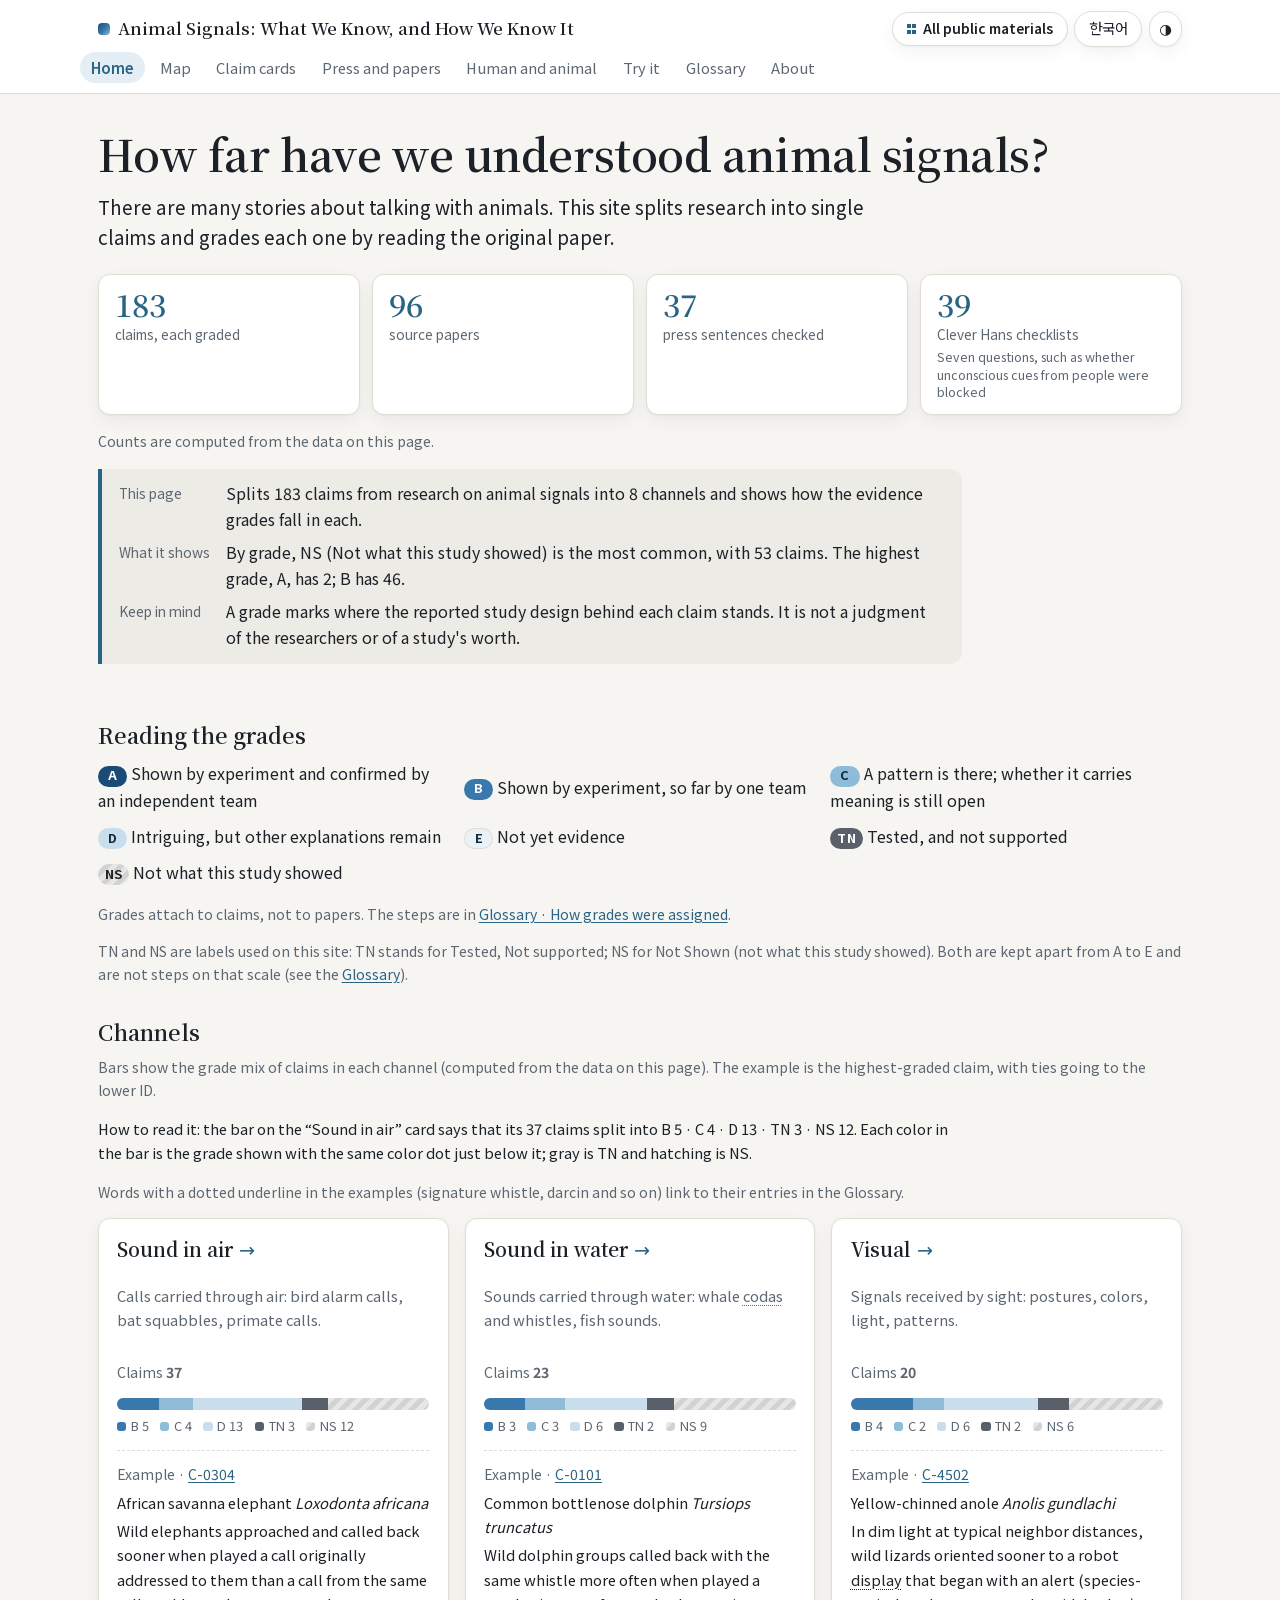
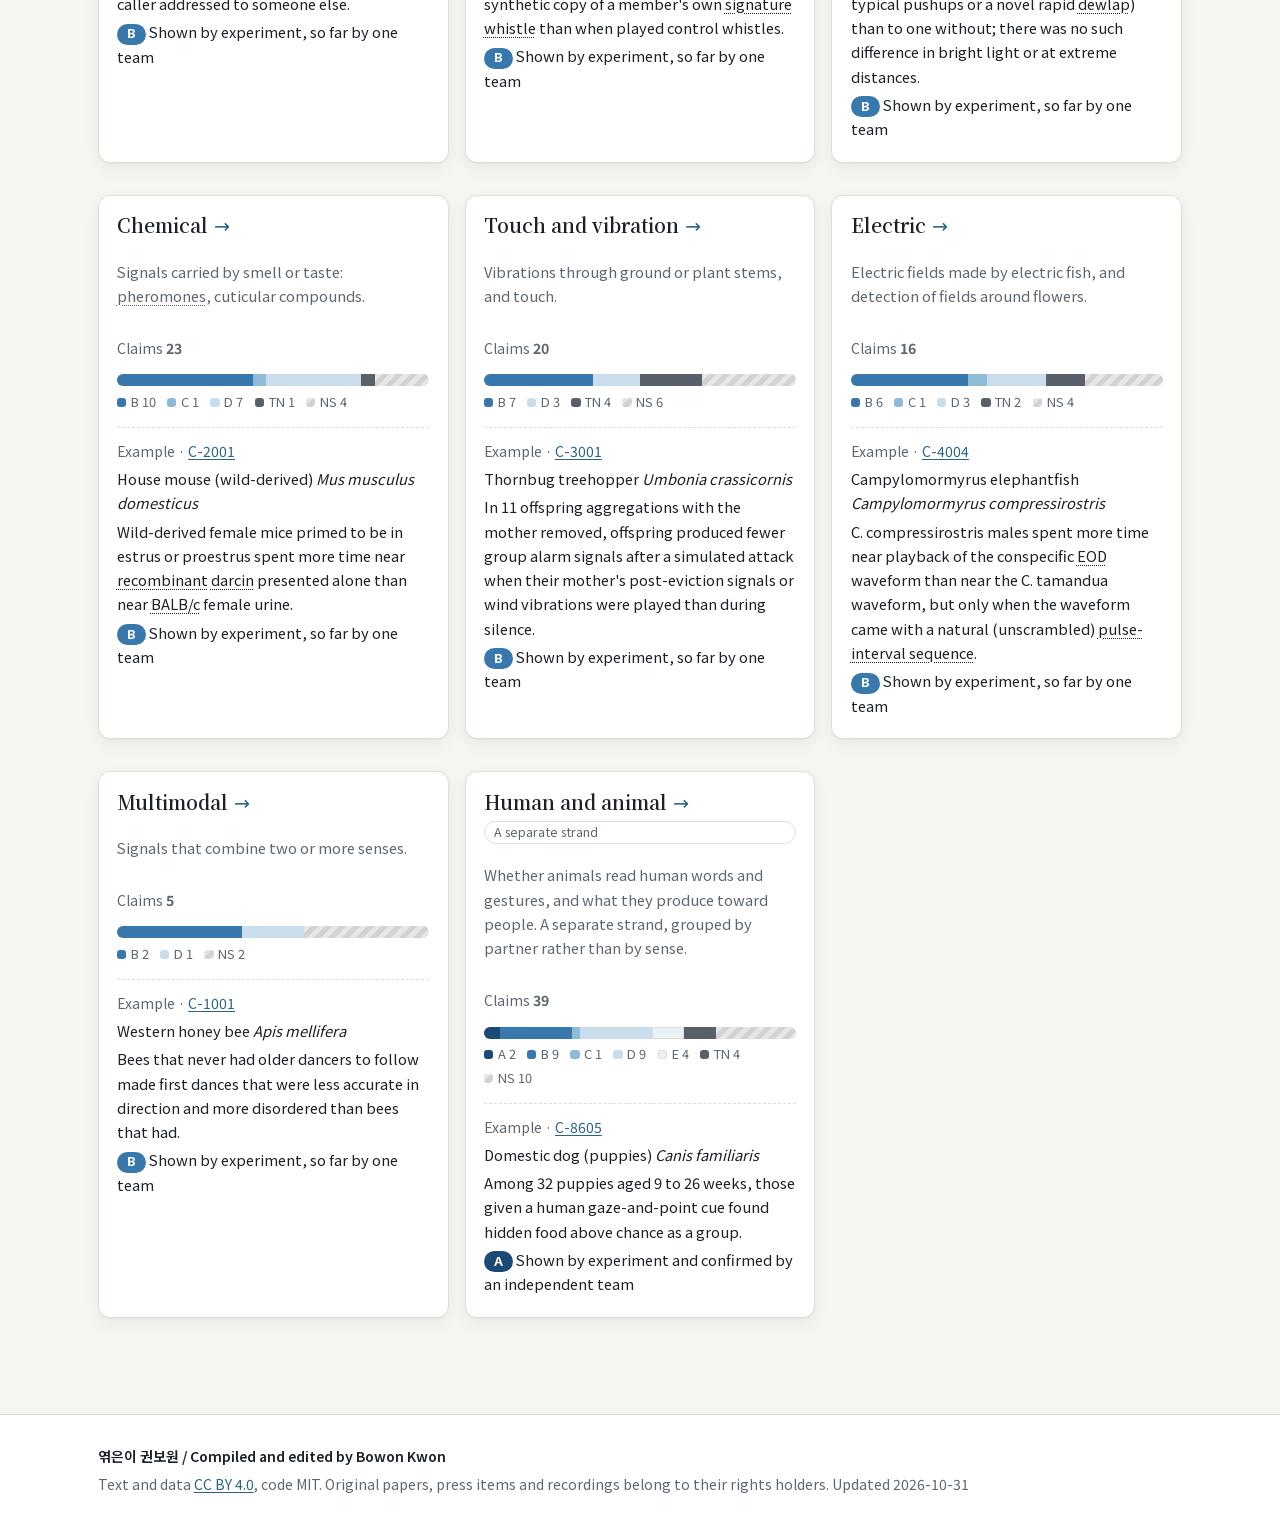
==== commit 366c9adc: "Term links and fixes after three Codex rounds; editor's note in the README" ====
--- a/index.html
+++ b/index.html
@@ -24,15 +24,17 @@
 <a href="claims.html"><span class="n">183</span><small><span class="ko" lang="ko">주장, 하나씩 등급을 매김</span><span class="en" lang="en">claims, each graded</span></small></a>
 <a href="about.html"><span class="n">96</span><small><span class="ko" lang="ko">원 논문</span><span class="en" lang="en">source papers</span></small></a>
 <a href="press.html"><span class="n">37</span><small><span class="ko" lang="ko">보도 문장, 논문과 대조</span><span class="en" lang="en">press sentences checked</span></small></a>
-<a href="aic.html"><span class="n">39</span><small><span class="ko" lang="ko">영리한 한스 점검표</span><span class="en" lang="en">Clever Hans checklists</span></small></a>
+<a href="aic.html"><span class="n">39</span><small><span class="ko" lang="ko">영리한 한스 점검표</span><span class="en" lang="en">Clever Hans checklists</span><span class="tilegloss"><span class="ko" lang="ko">사람의 무의식적 단서를 막았는지 등 일곱 가지를 물은 표</span><span class="en" lang="en">Seven questions, such as whether unconscious cues from people were blocked</span></span></small></a>
 </div>
 <p class="small"><span class="ko" lang="ko">이 화면의 집계.</span><span class="en" lang="en">Counts are computed from the data on this page.</span></p>
 <aside class="sumbox"><dl><dt><span class="ko" lang="ko">이 면은</span><span class="en" lang="en">This page</span></dt><dd><span class="ko" lang="ko">동물 신호 연구의 주장 183개를 신호가 오가는 길 8갈래로 나누고, 갈래마다 근거 등급이 어떻게 나뉘는지 보여 준다.</span><span class="en" lang="en">Splits 183 claims from research on animal signals into 8 channels and shows how the evidence grades fall in each.</span></dd><dt><span class="ko" lang="ko">보이는 것</span><span class="en" lang="en">What it shows</span></dt><dd><span class="ko" lang="ko">등급별로는 NS(이 연구가 보인 것이 아니다)가 53개로 가장 많다. 가장 높은 등급 A는 2개, 그다음 B는 46개다.</span><span class="en" lang="en">By grade, NS (Not what this study showed) is the most common, with 53 claims. The highest grade, A, has 2; B has 46.</span></dd><dt><span class="ko" lang="ko">조심할 것</span><span class="en" lang="en">Keep in mind</span></dt><dd><span class="ko" lang="ko">등급은 주장마다 보고된 설계가 어디까지 왔는지를 적은 좌표다. 연구자나 연구의 가치에 대한 판단이 아니다.</span><span class="en" lang="en">A grade marks where the reported study design behind each claim stands. It is not a judgment of the researchers or of a study&#x27;s worth.</span></dd></dl></aside></section>
 <section><h2><span class="ko" lang="ko">등급 읽는 법</span><span class="en" lang="en">Reading the grades</span></h2><ul class="gradelist"><li><span class="gradeline"><span class="badge g-A" title="A">A</span> <span class="ko" lang="ko">실험으로 확인되고 다른 팀도 확인했다</span><span class="en" lang="en">Shown by experiment and confirmed by an independent team</span></span></li><li><span class="gradeline"><span class="badge g-B" title="B">B</span> <span class="ko" lang="ko">실험으로 확인됐지만 아직 한 팀 결과다</span><span class="en" lang="en">Shown by experiment, so far by one team</span></span></li><li><span class="gradeline"><span class="badge g-C" title="C">C</span> <span class="ko" lang="ko">패턴은 보이지만 의미인지는 아직 모른다</span><span class="en" lang="en">A pattern is there; whether it carries meaning is still open</span></span></li><li><span class="gradeline"><span class="badge g-D" title="D">D</span> <span class="ko" lang="ko">흥미롭지만 다른 설명이 남아 있다</span><span class="en" lang="en">Intriguing, but other explanations remain</span></span></li><li><span class="gradeline"><span class="badge g-E" title="E">E</span> <span class="ko" lang="ko">아직 근거라고 하기 어렵다</span><span class="en" lang="en">Not yet evidence</span></span></li><li><span class="gradeline"><span class="badge g-TN" title="TN">TN</span> <span class="ko" lang="ko">시험했지만 확인되지 않았다</span><span class="en" lang="en">Tested, and not supported</span></span></li><li><span class="gradeline"><span class="badge g-NS" title="NS">NS</span> <span class="ko" lang="ko">이 연구가 보인 것이 아니다</span><span class="en" lang="en">Not what this study showed</span></span></li></ul>
-<p class="small"><span class="ko" lang="ko">등급은 논문이 아니라 주장마다 붙는다. 매긴 순서는 <a href="glossary.html#grading">용어 · 등급은 이렇게 매겼다</a>에 있다.</span><span class="en" lang="en">Grades attach to claims, not to papers. The steps are in <a href="glossary.html#grading">Glossary · How grades were assigned</a>.</span></p></section>
+<p class="small"><span class="ko" lang="ko">등급은 논문이 아니라 주장마다 붙는다. 매긴 순서는 <a href="glossary.html#grading">용어 · 등급은 이렇게 매겼다</a>에 있다.</span><span class="en" lang="en">Grades attach to claims, not to papers. The steps are in <a href="glossary.html#grading">Glossary · How grades were assigned</a>.</span></p>
+<p class="small"><span class="ko" lang="ko">TN과 NS는 이 사이트가 붙인 약자다. TN은 영어 Tested, Not supported(시험했지만 확인되지 않았다), NS는 Not Shown(이 연구가 보인 것이 아니다)에서 따왔다. 둘은 A~E와 따로 두는 등급이고, A~E처럼 높고 낮음을 매긴 단계가 아니다(<a href="glossary.html#g-tn-ns">용어</a>).</span><span class="en" lang="en">TN and NS are labels used on this site: TN stands for Tested, Not supported; NS for Not Shown (not what this study showed). Both are kept apart from A to E and are not steps on that scale (see the <a href="glossary.html#g-tn-ns">Glossary</a>).</span></p></section>
 <section><h2><span class="ko" lang="ko">신호가 오가는 길</span><span class="en" lang="en">Channels</span></h2>
 <p class="small"><span class="ko" lang="ko">막대는 그 갈래 주장들의 등급 분포다(이 화면의 집계). 대표 사례는 그 갈래에서 등급이 가장 높은 주장이고, 같으면 번호가 앞선 것이다.</span><span class="en" lang="en">Bars show the grade mix of claims in each channel (computed from the data on this page). The example is the highest-graded claim, with ties going to the lower ID.</span></p>
 <p class="readnote"><span class="ko" lang="ko">읽는 법: 「소리(공기)」 카드의 막대는 그 갈래의 주장 37개가 B 5 · C 4 · D 13 · TN 3 · NS 12개로 나뉜다는 뜻이다. 막대의 색은 바로 아래 색 점이 붙은 등급과 같다. 회색은 TN, 빗금은 NS다.</span><span class="en" lang="en">How to read it: the bar on the “Sound in air” card says that its 37 claims split into B 5 · C 4 · D 13 · TN 3 · NS 12. Each color in the bar is the grade shown with the same color dot just below it; gray is TN and hatching is NS.</span></p>
+<p class="small"><span class="ko" lang="ko">대표 사례 문장에서 점선 밑줄이 그어진 낱말(시그니처 휘슬, 다르신 등)은 누르면 용어 면의 풀이로 간다.</span><span class="en" lang="en">Words with a dotted underline in the examples (signature whistle, darcin and so on) link to their entries in the Glossary.</span></p>
 <div class="grid"><article class="card chcard ch-acoustic-air">
 <h2><a href="claims.html#channel=acoustic-air"><span class="ko" lang="ko">소리(공기)</span><span class="en" lang="en">Sound in air</span></a></h2>
 <p class="blurb"><span class="ko" lang="ko">새의 경계음, 박쥐의 다툼 소리, 영장류의 호출처럼 공기로 전해지는 소리.</span><span class="en" lang="en">Calls carried through air: bird alarm calls, bat squabbles, primate calls.</span></p>
@@ -41,22 +43,22 @@
 <div class="rep"><p class="small"><span class="ko" lang="ko">대표 사례</span><span class="en" lang="en">Example</span> · <a href="claims.html#C-0304">C-0304</a></p><p><span class="ko" lang="ko">아프리카사바나코끼리</span><span class="en" lang="en">African savanna elephant</span> <i lang="la">Loxodonta africana</i></p><p><span class="ko" lang="ko">야생 코끼리는 같은 코끼리의 호출이라도 원래 자기에게 했던 호출을 들려주면, 남에게 했던 호출보다 더 빨리 스피커 쪽으로 오고 더 빨리 대답했다.</span><span class="en" lang="en">Wild elephants approached and called back sooner when played a call originally addressed to them than a call from the same caller addressed to someone else.</span></p><p><span class="gradeline"><span class="badge g-B" title="B">B</span> <span class="ko" lang="ko">실험으로 확인됐지만 아직 한 팀 결과다</span><span class="en" lang="en">Shown by experiment, so far by one team</span></span></p></div>
 </article><article class="card chcard ch-acoustic-water">
 <h2><a href="claims.html#channel=acoustic-water"><span class="ko" lang="ko">소리(물속)</span><span class="en" lang="en">Sound in water</span></a></h2>
-<p class="blurb"><span class="ko" lang="ko">고래의 코다와 휘슬, 물고기의 소리처럼 물속으로 전해지는 소리.</span><span class="en" lang="en">Sounds carried through water: whale codas and whistles, fish sounds.</span></p>
+<p class="blurb"><span class="ko" lang="ko">고래의 <a class="term" href="glossary.html#g-coda" title="향유고래가 내는 짧은 딸깍 소리 묶음.">코다</a>와 휘슬, 물고기의 소리처럼 물속으로 전해지는 소리.</span><span class="en" lang="en">Sounds carried through water: whale <a class="term" href="glossary.html#g-coda" title="A short burst of clicks made by sperm whales.">codas</a> and whistles, fish sounds.</span></p>
 <p class="small"><span class="ko" lang="ko">주장</span><span class="en" lang="en">Claims</span> <b>23</b></p>
 <div class="bar" role="img" aria-label="B 3 · C 3 · D 6 · TN 2 · NS 9"><span class="seg g-B" style="width:13.0%"></span><span class="seg g-C" style="width:13.0%"></span><span class="seg g-D" style="width:26.1%"></span><span class="seg g-TN" style="width:8.7%"></span><span class="seg g-NS" style="width:39.1%"></span></div><p class="legend"><span class="lg"><i class="sw g-B"></i>B 3</span><span class="lg"><i class="sw g-C"></i>C 3</span><span class="lg"><i class="sw g-D"></i>D 6</span><span class="lg"><i class="sw g-TN"></i>TN 2</span><span class="lg"><i class="sw g-NS"></i>NS 9</span></p>
-<div class="rep"><p class="small"><span class="ko" lang="ko">대표 사례</span><span class="en" lang="en">Example</span> · <a href="claims.html#C-0101">C-0101</a></p><p><span class="ko" lang="ko">큰돌고래</span><span class="en" lang="en">Common bottlenose dolphin</span> <i lang="la">Tursiops truncatus</i></p><p><span class="ko" lang="ko">야생 큰돌고래 무리에 구성원의 시그니처 휘슬을 합성해 들려주면, 다른 휘슬을 들려줄 때보다 같은 휘슬로 대답하는 일이 더 많았다.</span><span class="en" lang="en">Wild dolphin groups called back with the same whistle more often when played a synthetic copy of a member&#x27;s own signature whistle than when played control whistles.</span></p><p><span class="gradeline"><span class="badge g-B" title="B">B</span> <span class="ko" lang="ko">실험으로 확인됐지만 아직 한 팀 결과다</span><span class="en" lang="en">Shown by experiment, so far by one team</span></span></p></div>
+<div class="rep"><p class="small"><span class="ko" lang="ko">대표 사례</span><span class="en" lang="en">Example</span> · <a href="claims.html#C-0101">C-0101</a></p><p><span class="ko" lang="ko">큰돌고래</span><span class="en" lang="en">Common bottlenose dolphin</span> <i lang="la">Tursiops truncatus</i></p><p><span class="ko" lang="ko">야생 큰돌고래 무리에 구성원의 <a class="term" href="glossary.html#g-signature-whistle" title="큰돌고래가 개체마다 고유한 모양(높낮이가 바뀌는 윤곽)으로 내는 휘슬.">시그니처 휘슬</a>을 합성해 들려주면, 다른 휘슬을 들려줄 때보다 같은 휘슬로 대답하는 일이 더 많았다.</span><span class="en" lang="en">Wild dolphin groups called back with the same whistle more often when played a synthetic copy of a member&#x27;s own <a class="term" href="glossary.html#g-signature-whistle" title="A whistle with a contour (the rise and fall of its pitch) that is distinctive to each bottlenose dolphin.">signature whistle</a> than when played control whistles.</span></p><p><span class="gradeline"><span class="badge g-B" title="B">B</span> <span class="ko" lang="ko">실험으로 확인됐지만 아직 한 팀 결과다</span><span class="en" lang="en">Shown by experiment, so far by one team</span></span></p></div>
 </article><article class="card chcard ch-visual">
 <h2><a href="claims.html#channel=visual"><span class="ko" lang="ko">시각</span><span class="en" lang="en">Visual</span></a></h2>
 <p class="blurb"><span class="ko" lang="ko">몸짓, 색, 빛, 무늬처럼 눈으로 받는 신호.</span><span class="en" lang="en">Signals received by sight: postures, colors, light, patterns.</span></p>
 <p class="small"><span class="ko" lang="ko">주장</span><span class="en" lang="en">Claims</span> <b>20</b></p>
 <div class="bar" role="img" aria-label="B 4 · C 2 · D 6 · TN 2 · NS 6"><span class="seg g-B" style="width:20.0%"></span><span class="seg g-C" style="width:10.0%"></span><span class="seg g-D" style="width:30.0%"></span><span class="seg g-TN" style="width:10.0%"></span><span class="seg g-NS" style="width:30.0%"></span></div><p class="legend"><span class="lg"><i class="sw g-B"></i>B 4</span><span class="lg"><i class="sw g-C"></i>C 2</span><span class="lg"><i class="sw g-D"></i>D 6</span><span class="lg"><i class="sw g-TN"></i>TN 2</span><span class="lg"><i class="sw g-NS"></i>NS 6</span></p>
-<div class="rep"><p class="small"><span class="ko" lang="ko">대표 사례</span><span class="en" lang="en">Example</span> · <a href="claims.html#C-4502">C-4502</a></p><p><span class="ko" lang="ko">아놀도마뱀의 일종(A. gundlachi)</span><span class="en" lang="en">Yellow-chinned anole</span> <i lang="la">Anolis gundlachi</i></p><p><span class="ko" lang="ko">어두운 빛과 보통 이웃 거리에서, 야생 도마뱀은 경보 동작(평소의 팔굽혀펴기든 새로운 빠른 목주머니 펼침이든)으로 시작하는 로봇 과시를 그렇지 않은 과시보다 빨리 바라보았다. 밝은 빛이나 아주 먼 거리에서는 차이가 없었다.</span><span class="en" lang="en">In dim light at typical neighbor distances, wild lizards oriented sooner to a robot display that began with an alert (species-typical pushups or a novel rapid dewlap) than to one without; there was no such difference in bright light or at extreme distances.</span></p><p><span class="gradeline"><span class="badge g-B" title="B">B</span> <span class="ko" lang="ko">실험으로 확인됐지만 아직 한 팀 결과다</span><span class="en" lang="en">Shown by experiment, so far by one team</span></span></p></div>
+<div class="rep"><p class="small"><span class="ko" lang="ko">대표 사례</span><span class="en" lang="en">Example</span> · <a href="claims.html#C-4502">C-4502</a></p><p><span class="ko" lang="ko">아놀도마뱀의 일종(A. gundlachi)</span><span class="en" lang="en">Yellow-chinned anole</span> <i lang="la">Anolis gundlachi</i></p><p><span class="ko" lang="ko">어두운 빛과 보통 이웃 거리에서, 야생 도마뱀은 경보 동작(평소의 팔굽혀펴기든 새로운 빠른 <a class="term" href="glossary.html#g-dewlap" title="아놀 도마뱀 등의 목 아래에 접혀 있는 피부.">목주머니</a> 펼침이든)으로 시작하는 로봇 <a class="term" href="glossary.html#g-display" title="상대에게 보이려고 몸짓을 크게 하거나 몸의 일부·색을 드러내는 정해진 동작.">과시</a>를 그렇지 않은 과시보다 빨리 바라보았다. 밝은 빛이나 아주 먼 거리에서는 차이가 없었다.</span><span class="en" lang="en">In dim light at typical neighbor distances, wild lizards oriented sooner to a robot <a class="term" href="glossary.html#g-display" title="A set movement made to be seen: exaggerated postures, or showing off a body part or color.">display</a> that began with an alert (species-typical pushups or a novel rapid <a class="term" href="glossary.html#g-dewlap" title="A fold of skin under the throat of anole lizards and some others, extended to show its size and color in displays.">dewlap</a>) than to one without; there was no such difference in bright light or at extreme distances.</span></p><p><span class="gradeline"><span class="badge g-B" title="B">B</span> <span class="ko" lang="ko">실험으로 확인됐지만 아직 한 팀 결과다</span><span class="en" lang="en">Shown by experiment, so far by one team</span></span></p></div>
 </article><article class="card chcard ch-chemical">
 <h2><a href="claims.html#channel=chemical"><span class="ko" lang="ko">화학(냄새·맛)</span><span class="en" lang="en">Chemical</span></a></h2>
-<p class="blurb"><span class="ko" lang="ko">페로몬, 체표 물질처럼 냄새나 맛으로 전해지는 신호.</span><span class="en" lang="en">Signals carried by smell or taste: pheromones, cuticular compounds.</span></p>
+<p class="blurb"><span class="ko" lang="ko"><a class="term" href="glossary.html#g-pheromone" title="같은 종의 다른 개체에게 특정한 행동이나 몸의 반응을 일으키는 화학 신호.">페로몬</a>, 체표 물질처럼 냄새나 맛으로 전해지는 신호.</span><span class="en" lang="en">Signals carried by smell or taste: <a class="term" href="glossary.html#g-pheromone" title="A chemical signal that triggers a specific behavior or bodily response in other members of the same species, such as the female silkmoth&#x27;s bombykol or the trail pheromone ants leave on a path.">pheromones</a>, cuticular compounds.</span></p>
 <p class="small"><span class="ko" lang="ko">주장</span><span class="en" lang="en">Claims</span> <b>23</b></p>
 <div class="bar" role="img" aria-label="B 10 · C 1 · D 7 · TN 1 · NS 4"><span class="seg g-B" style="width:43.5%"></span><span class="seg g-C" style="width:4.3%"></span><span class="seg g-D" style="width:30.4%"></span><span class="seg g-TN" style="width:4.3%"></span><span class="seg g-NS" style="width:17.4%"></span></div><p class="legend"><span class="lg"><i class="sw g-B"></i>B 10</span><span class="lg"><i class="sw g-C"></i>C 1</span><span class="lg"><i class="sw g-D"></i>D 7</span><span class="lg"><i class="sw g-TN"></i>TN 1</span><span class="lg"><i class="sw g-NS"></i>NS 4</span></p>
-<div class="rep"><p class="small"><span class="ko" lang="ko">대표 사례</span><span class="en" lang="en">Example</span> · <a href="claims.html#C-2001">C-2001</a></p><p><span class="ko" lang="ko">생쥐(야생 계통)</span><span class="en" lang="en">House mouse (wild-derived)</span> <i lang="la">Mus musculus domesticus</i></p><p><span class="ko" lang="ko">발정기 또는 발정 전기가 되도록 처치한 야생 계통 암컷 생쥐는 재조합 다르신 단독 근처에 BALB/c 암컷 오줌보다 오래 머물렀다.</span><span class="en" lang="en">Wild-derived female mice primed to be in estrus or proestrus spent more time near recombinant darcin presented alone than near BALB/c female urine.</span></p><p><span class="gradeline"><span class="badge g-B" title="B">B</span> <span class="ko" lang="ko">실험으로 확인됐지만 아직 한 팀 결과다</span><span class="en" lang="en">Shown by experiment, so far by one team</span></span></p></div>
+<div class="rep"><p class="small"><span class="ko" lang="ko">대표 사례</span><span class="en" lang="en">Example</span> · <a href="claims.html#C-2001">C-2001</a></p><p><span class="ko" lang="ko">생쥐(야생 계통)</span><span class="en" lang="en">House mouse (wild-derived)</span> <i lang="la">Mus musculus domesticus</i></p><p><span class="ko" lang="ko">발정기 또는 발정 전기가 되도록 처치한 야생 계통 암컷 생쥐는 <a class="term" href="glossary.html#g-recombinant" title="유전자 재조합 기술로 만들었다는 뜻.">재조합</a> <a class="term" href="glossary.html#g-darcin" title="수컷 생쥐 오줌에 들어 있는 단백질(주요 오줌 단백질, 영어로 major urinary protein인 MUP의 하나로 MUP20이라고도 한다).">다르신</a> 단독 근처에 <a class="term" href="glossary.html#g-mouse-strain" title="실험실에서 오랫동안 근친 교배로 유지해 온 생쥐 계통의 이름.">BALB/c</a> 암컷 오줌보다 오래 머물렀다.</span><span class="en" lang="en">Wild-derived female mice primed to be in estrus or proestrus spent more time near <a class="term" href="glossary.html#g-recombinant" title="Made with recombinant DNA techniques.">recombinant</a> <a class="term" href="glossary.html#g-darcin" title="A protein in male mouse urine (one of the major urinary proteins, MUP20).">darcin</a> presented alone than near <a class="term" href="glossary.html#g-mouse-strain" title="Names of laboratory mouse strains kept by inbreeding over many generations.">BALB/c</a> female urine.</span></p><p><span class="gradeline"><span class="badge g-B" title="B">B</span> <span class="ko" lang="ko">실험으로 확인됐지만 아직 한 팀 결과다</span><span class="en" lang="en">Shown by experiment, so far by one team</span></span></p></div>
 </article><article class="card chcard ch-tactile-vibration">
 <h2><a href="claims.html#channel=tactile-vibration"><span class="ko" lang="ko">촉각·진동</span><span class="en" lang="en">Touch and vibration</span></a></h2>
 <p class="blurb"><span class="ko" lang="ko">땅이나 식물 줄기를 타고 전해지는 진동, 몸 접촉.</span><span class="en" lang="en">Vibrations through ground or plant stems, and touch.</span></p>
@@ -68,7 +70,7 @@
 <p class="blurb"><span class="ko" lang="ko">전기 물고기가 만드는 전기장, 꽃 주변의 전기장 감지.</span><span class="en" lang="en">Electric fields made by electric fish, and detection of fields around flowers.</span></p>
 <p class="small"><span class="ko" lang="ko">주장</span><span class="en" lang="en">Claims</span> <b>16</b></p>
 <div class="bar" role="img" aria-label="B 6 · C 1 · D 3 · TN 2 · NS 4"><span class="seg g-B" style="width:37.5%"></span><span class="seg g-C" style="width:6.2%"></span><span class="seg g-D" style="width:18.8%"></span><span class="seg g-TN" style="width:12.5%"></span><span class="seg g-NS" style="width:25.0%"></span></div><p class="legend"><span class="lg"><i class="sw g-B"></i>B 6</span><span class="lg"><i class="sw g-C"></i>C 1</span><span class="lg"><i class="sw g-D"></i>D 3</span><span class="lg"><i class="sw g-TN"></i>TN 2</span><span class="lg"><i class="sw g-NS"></i>NS 4</span></p>
-<div class="rep"><p class="small"><span class="ko" lang="ko">대표 사례</span><span class="en" lang="en">Example</span> · <a href="claims.html#C-4004">C-4004</a></p><p><span class="ko" lang="ko">캄필로모르미루스 콤프레시로스트리스(코끼리고기류)</span><span class="en" lang="en">Campylomormyrus elephantfish</span> <i lang="la">Campylomormyrus compressirostris</i></p><p><span class="ko" lang="ko">C. compressirostris 수컷은 C. tamandua 파형보다 같은 종 파형 재생 쪽에 더 오래 머물렀다. 단, 파형에 자연 그대로의(섞지 않은) 방전 간격 서열이 붙어 있을 때만 그랬다.</span><span class="en" lang="en">C. compressirostris males spent more time near playback of the conspecific EOD waveform than near the C. tamandua waveform, but only when the waveform came with a natural (unscrambled) pulse-interval sequence.</span></p><p><span class="gradeline"><span class="badge g-B" title="B">B</span> <span class="ko" lang="ko">실험으로 확인됐지만 아직 한 팀 결과다</span><span class="en" lang="en">Shown by experiment, so far by one team</span></span></p></div>
+<div class="rep"><p class="small"><span class="ko" lang="ko">대표 사례</span><span class="en" lang="en">Example</span> · <a href="claims.html#C-4004">C-4004</a></p><p><span class="ko" lang="ko">캄필로모르미루스 콤프레시로스트리스(코끼리고기류)</span><span class="en" lang="en">Campylomormyrus elephantfish</span> <i lang="la">Campylomormyrus compressirostris</i></p><p><span class="ko" lang="ko">C. compressirostris 수컷은 C. tamandua 파형보다 같은 종 파형 재생 쪽에 더 오래 머물렀다. 단, 파형에 자연 그대로의(섞지 않은) <a class="term" href="glossary.html#g-eod" title="전기 물고기가 몸의 전기 기관으로 내는 전기 신호(영어 electric organ discharge의 머리글자).">방전 간격 서열</a>이 붙어 있을 때만 그랬다.</span><span class="en" lang="en">C. compressirostris males spent more time near playback of the conspecific <a class="term" href="glossary.html#g-eod" title="The electric signal an electric fish produces with its electric organ.">EOD</a> waveform than near the C. tamandua waveform, but only when the waveform came with a natural (unscrambled) <a class="term" href="glossary.html#g-eod" title="The electric signal an electric fish produces with its electric organ.">pulse-interval sequence</a>.</span></p><p><span class="gradeline"><span class="badge g-B" title="B">B</span> <span class="ko" lang="ko">실험으로 확인됐지만 아직 한 팀 결과다</span><span class="en" lang="en">Shown by experiment, so far by one team</span></span></p></div>
 </article><article class="card chcard ch-multimodal">
 <h2><a href="claims.html#channel=multimodal"><span class="ko" lang="ko">여러 감각 함께</span><span class="en" lang="en">Multimodal</span></a></h2>
 <p class="blurb"><span class="ko" lang="ko">소리와 몸짓처럼 두 감각 이상을 함께 쓰는 신호.</span><span class="en" lang="en">Signals that combine two or more senses.</span></p>
--- a/assets/site.css
+++ b/assets/site.css
@@ -52,11 +52,14 @@
 .hero{padding:1.4rem 0 .4rem}
 .hero h1{font-size:clamp(2rem,4.2vw,2.7rem);margin:.6rem 0 .8rem}
 .hero .lead{font-size:1.18rem;line-height:1.6}
-.stats{display:grid;grid-template-columns:repeat(auto-fit,minmax(150px,1fr));gap:.7rem;margin:1.3rem 0 .4rem}
+.stats{display:grid;grid-template-columns:repeat(auto-fit,minmax(min(150px,100%),1fr));grid-auto-rows:1fr;gap:.7rem;margin:1.3rem 0 .4rem}
 .stats a,.stats div{display:flex;flex-direction:column;background:var(--card);border:1px solid var(--line);border-radius:var(--radius);padding:.8rem 1rem;text-decoration:none;color:inherit;box-shadow:var(--shadow);transition:transform .15s,box-shadow .15s}
 .stats a:hover{transform:translateY(-2px);box-shadow:var(--shadow2)}
 .stats .n{font-family:var(--display);font-size:1.9rem;font-weight:600;line-height:1.1;color:var(--accent);font-variant-numeric:tabular-nums}
 .stats small{color:var(--muted);font-size:.85rem;margin-top:.2rem}
+.stats .tilegloss{display:block;font-size:.78rem;color:var(--muted);margin-top:.15rem;line-height:1.4}
+a.term{color:inherit;text-decoration:underline dotted;text-decoration-thickness:1px;text-underline-offset:.18em}
+a.term:hover,a.term:focus-visible{color:var(--accent)}
 .foot{border-top:1px solid var(--line);margin-top:3rem;padding:1.6rem 0 2rem;font-size:.88rem;color:var(--muted);background:var(--card)}
 .foot p{margin:.3rem 0}
 .credit{font-weight:600;color:var(--ink)}
@@ -66,9 +69,9 @@
 .g-TN{background:var(--gTN);color:#fff}
 .g-NS{background:repeating-linear-gradient(135deg,#e6e6e6 0 5px,#d2d2d2 5px 10px);color:#222}
 .gradeline{display:inline}
-.gradelist{list-style:none;padding:0;display:grid;grid-template-columns:repeat(auto-fit,minmax(300px,1fr));gap:.3rem .9rem;margin:.6rem 0}
+.gradelist{list-style:none;padding:0;display:grid;grid-template-columns:repeat(auto-fit,minmax(min(300px,100%),1fr));gap:.3rem .9rem;margin:.6rem 0}
 .gradelist li{margin:.15rem 0;display:flex;align-items:center;gap:.5rem}
-.grid{display:grid;grid-template-columns:repeat(auto-fill,minmax(260px,1fr));gap:1rem}
+.grid{display:grid;grid-template-columns:repeat(auto-fill,minmax(min(260px,100%),1fr));gap:1rem}
 .card{background:var(--card);border:1px solid var(--line);border-radius:var(--radius);padding:1rem 1.15rem;margin:0 0 1rem;box-shadow:var(--shadow)}
 .chcard{display:flex;flex-direction:column;transition:transform .15s,box-shadow .15s}
 .chcard:hover{transform:translateY(-2px);box-shadow:var(--shadow2)}
@@ -105,6 +108,7 @@
 .maplegend{list-style:none;padding:0;display:flex;flex-wrap:wrap;gap:.35rem 1.1rem;font-size:.85rem;margin:.6rem 0 .9rem}
 .cell-sw{display:inline-block;min-width:1.9em;text-align:center;border-radius:6px;font-weight:700;font-size:.8rem;padding:.05em .4em}
 .cell-sw.empty{background:var(--bg2);height:1.3em;vertical-align:middle}
+.cell-sw.empty::before{content:"\00b7";color:var(--faint)}
 .filters{display:flex;flex-wrap:wrap;gap:.5rem 1rem;background:var(--card);border:1px solid var(--line);border-radius:var(--radius);padding:.75rem 1rem;margin:.9rem 0;box-shadow:var(--shadow)}
 .filters label{font-size:.82rem;color:var(--muted);display:flex;flex-direction:column;gap:.15rem}
 .filters select,.filters input{font:inherit;font-size:.92rem;color:var(--ink);background:var(--bg);border:1px solid var(--line);border-radius:8px;padding:.3rem .5rem;max-width:16rem}
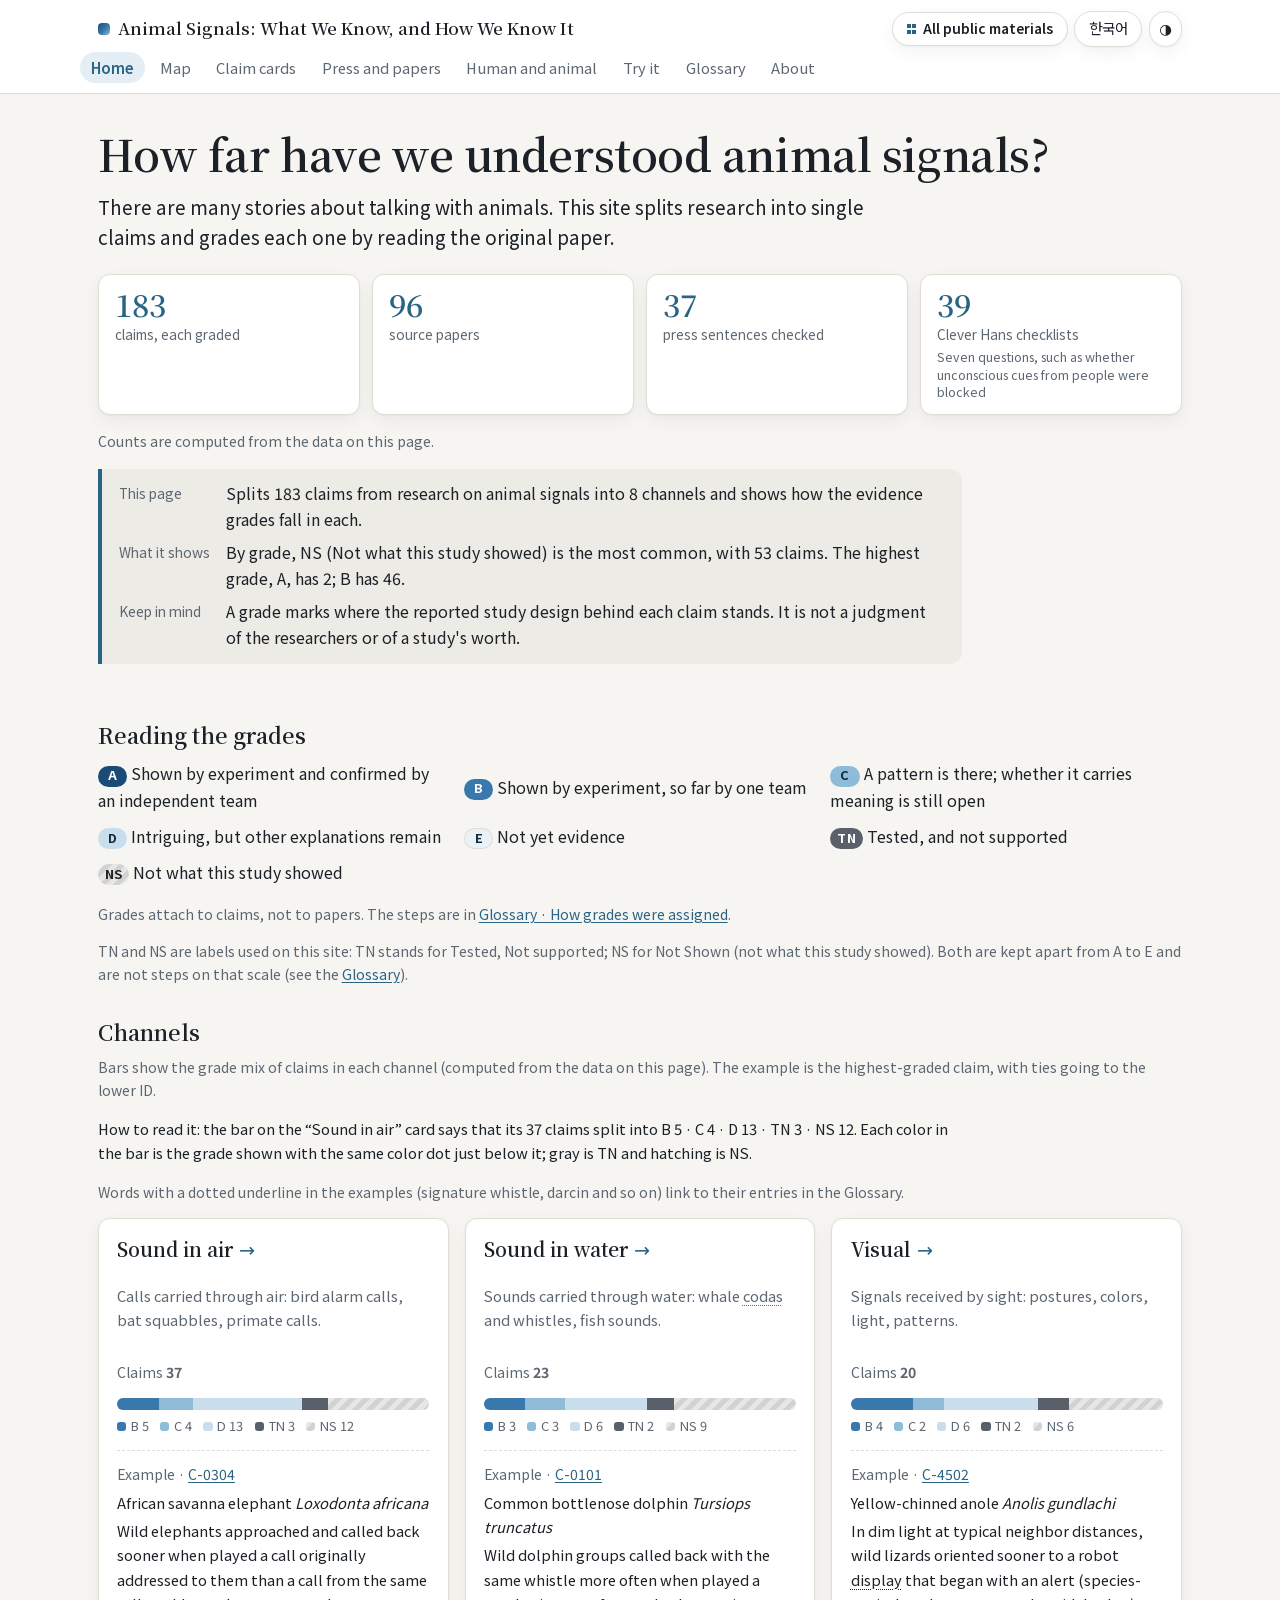
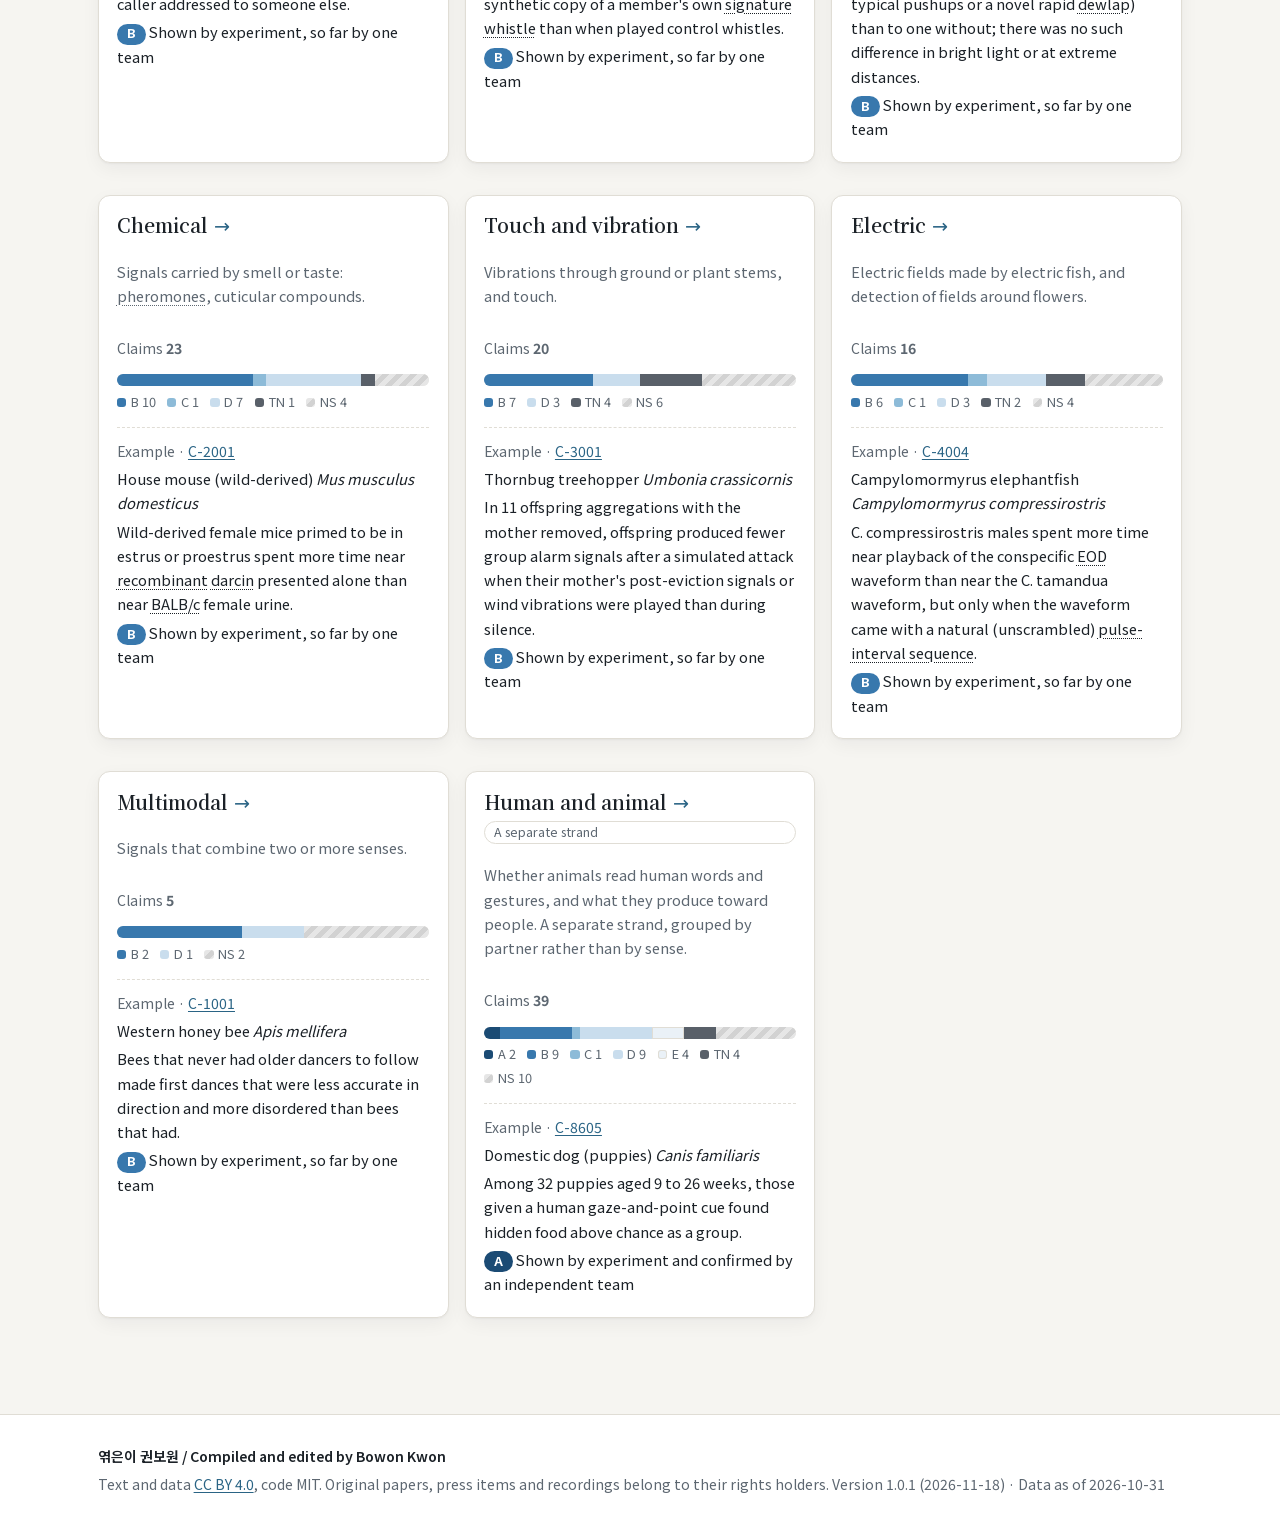
==== commit 34dbbcb5: "1.0.1: version numbers begin (what was published before counts as 1.0); section lists on the About a" ====
--- a/index.html
+++ b/index.html
@@ -28,10 +28,10 @@
 </div>
 <p class="small"><span class="ko" lang="ko">이 화면의 집계.</span><span class="en" lang="en">Counts are computed from the data on this page.</span></p>
 <aside class="sumbox"><dl><dt><span class="ko" lang="ko">이 면은</span><span class="en" lang="en">This page</span></dt><dd><span class="ko" lang="ko">동물 신호 연구의 주장 183개를 신호가 오가는 길 8갈래로 나누고, 갈래마다 근거 등급이 어떻게 나뉘는지 보여 준다.</span><span class="en" lang="en">Splits 183 claims from research on animal signals into 8 channels and shows how the evidence grades fall in each.</span></dd><dt><span class="ko" lang="ko">보이는 것</span><span class="en" lang="en">What it shows</span></dt><dd><span class="ko" lang="ko">등급별로는 NS(이 연구가 보인 것이 아니다)가 53개로 가장 많다. 가장 높은 등급 A는 2개, 그다음 B는 46개다.</span><span class="en" lang="en">By grade, NS (Not what this study showed) is the most common, with 53 claims. The highest grade, A, has 2; B has 46.</span></dd><dt><span class="ko" lang="ko">조심할 것</span><span class="en" lang="en">Keep in mind</span></dt><dd><span class="ko" lang="ko">등급은 주장마다 보고된 설계가 어디까지 왔는지를 적은 좌표다. 연구자나 연구의 가치에 대한 판단이 아니다.</span><span class="en" lang="en">A grade marks where the reported study design behind each claim stands. It is not a judgment of the researchers or of a study&#x27;s worth.</span></dd></dl></aside></section>
-<section><h2><span class="ko" lang="ko">등급 읽는 법</span><span class="en" lang="en">Reading the grades</span></h2><ul class="gradelist"><li><span class="gradeline"><span class="badge g-A" title="A">A</span> <span class="ko" lang="ko">실험으로 확인되고 다른 팀도 확인했다</span><span class="en" lang="en">Shown by experiment and confirmed by an independent team</span></span></li><li><span class="gradeline"><span class="badge g-B" title="B">B</span> <span class="ko" lang="ko">실험으로 확인됐지만 아직 한 팀 결과다</span><span class="en" lang="en">Shown by experiment, so far by one team</span></span></li><li><span class="gradeline"><span class="badge g-C" title="C">C</span> <span class="ko" lang="ko">패턴은 보이지만 의미인지는 아직 모른다</span><span class="en" lang="en">A pattern is there; whether it carries meaning is still open</span></span></li><li><span class="gradeline"><span class="badge g-D" title="D">D</span> <span class="ko" lang="ko">흥미롭지만 다른 설명이 남아 있다</span><span class="en" lang="en">Intriguing, but other explanations remain</span></span></li><li><span class="gradeline"><span class="badge g-E" title="E">E</span> <span class="ko" lang="ko">아직 근거라고 하기 어렵다</span><span class="en" lang="en">Not yet evidence</span></span></li><li><span class="gradeline"><span class="badge g-TN" title="TN">TN</span> <span class="ko" lang="ko">시험했지만 확인되지 않았다</span><span class="en" lang="en">Tested, and not supported</span></span></li><li><span class="gradeline"><span class="badge g-NS" title="NS">NS</span> <span class="ko" lang="ko">이 연구가 보인 것이 아니다</span><span class="en" lang="en">Not what this study showed</span></span></li></ul>
+<section><h2 id="grades"><span class="ko" lang="ko">등급 읽는 법</span><span class="en" lang="en">Reading the grades</span><a class="hx" href="#grades" aria-label="‘등급 읽는 법’ 절로 바로 가는 링크" data-aria-ko="‘등급 읽는 법’ 절로 바로 가는 링크" data-aria-en="Link to the section ‘Reading the grades’">#</a></h2><ul class="gradelist"><li><span class="gradeline"><span class="badge g-A" title="A">A</span> <span class="ko" lang="ko">실험으로 확인되고 다른 팀도 확인했다</span><span class="en" lang="en">Shown by experiment and confirmed by an independent team</span></span></li><li><span class="gradeline"><span class="badge g-B" title="B">B</span> <span class="ko" lang="ko">실험으로 확인됐지만 아직 한 팀 결과다</span><span class="en" lang="en">Shown by experiment, so far by one team</span></span></li><li><span class="gradeline"><span class="badge g-C" title="C">C</span> <span class="ko" lang="ko">패턴은 보이지만 의미인지는 아직 모른다</span><span class="en" lang="en">A pattern is there; whether it carries meaning is still open</span></span></li><li><span class="gradeline"><span class="badge g-D" title="D">D</span> <span class="ko" lang="ko">흥미롭지만 다른 설명이 남아 있다</span><span class="en" lang="en">Intriguing, but other explanations remain</span></span></li><li><span class="gradeline"><span class="badge g-E" title="E">E</span> <span class="ko" lang="ko">아직 근거라고 하기 어렵다</span><span class="en" lang="en">Not yet evidence</span></span></li><li><span class="gradeline"><span class="badge g-TN" title="TN">TN</span> <span class="ko" lang="ko">시험했지만 확인되지 않았다</span><span class="en" lang="en">Tested, and not supported</span></span></li><li><span class="gradeline"><span class="badge g-NS" title="NS">NS</span> <span class="ko" lang="ko">이 연구가 보인 것이 아니다</span><span class="en" lang="en">Not what this study showed</span></span></li></ul>
 <p class="small"><span class="ko" lang="ko">등급은 논문이 아니라 주장마다 붙는다. 매긴 순서는 <a href="glossary.html#grading">용어 · 등급은 이렇게 매겼다</a>에 있다.</span><span class="en" lang="en">Grades attach to claims, not to papers. The steps are in <a href="glossary.html#grading">Glossary · How grades were assigned</a>.</span></p>
 <p class="small"><span class="ko" lang="ko">TN과 NS는 이 사이트가 붙인 약자다. TN은 영어 Tested, Not supported(시험했지만 확인되지 않았다), NS는 Not Shown(이 연구가 보인 것이 아니다)에서 따왔다. 둘은 A~E와 따로 두는 등급이고, A~E처럼 높고 낮음을 매긴 단계가 아니다(<a href="glossary.html#g-tn-ns">용어</a>).</span><span class="en" lang="en">TN and NS are labels used on this site: TN stands for Tested, Not supported; NS for Not Shown (not what this study showed). Both are kept apart from A to E and are not steps on that scale (see the <a href="glossary.html#g-tn-ns">Glossary</a>).</span></p></section>
-<section><h2><span class="ko" lang="ko">신호가 오가는 길</span><span class="en" lang="en">Channels</span></h2>
+<section><h2 id="channels"><span class="ko" lang="ko">신호가 오가는 길</span><span class="en" lang="en">Channels</span><a class="hx" href="#channels" aria-label="‘신호가 오가는 길’ 절로 바로 가는 링크" data-aria-ko="‘신호가 오가는 길’ 절로 바로 가는 링크" data-aria-en="Link to the section ‘Channels’">#</a></h2>
 <p class="small"><span class="ko" lang="ko">막대는 그 갈래 주장들의 등급 분포다(이 화면의 집계). 대표 사례는 그 갈래에서 등급이 가장 높은 주장이고, 같으면 번호가 앞선 것이다.</span><span class="en" lang="en">Bars show the grade mix of claims in each channel (computed from the data on this page). The example is the highest-graded claim, with ties going to the lower ID.</span></p>
 <p class="readnote"><span class="ko" lang="ko">읽는 법: 「소리(공기)」 카드의 막대는 그 갈래의 주장 37개가 B 5 · C 4 · D 13 · TN 3 · NS 12개로 나뉜다는 뜻이다. 막대의 색은 바로 아래 색 점이 붙은 등급과 같다. 회색은 TN, 빗금은 NS다.</span><span class="en" lang="en">How to read it: the bar on the “Sound in air” card says that its 37 claims split into B 5 · C 4 · D 13 · TN 3 · NS 12. Each color in the bar is the grade shown with the same color dot just below it; gray is TN and hatching is NS.</span></p>
 <p class="small"><span class="ko" lang="ko">대표 사례 문장에서 점선 밑줄이 그어진 낱말(시그니처 휘슬, 다르신 등)은 누르면 용어 면의 풀이로 간다.</span><span class="en" lang="en">Words with a dotted underline in the examples (signature whistle, darcin and so on) link to their entries in the Glossary.</span></p>
@@ -89,7 +89,7 @@
 <div class="wrap">
 <p class="credit">엮은이 권보원 / Compiled and edited by Bowon Kwon</p>
 <p><span class="ko" lang="ko">글과 데이터 <a href="https://creativecommons.org/licenses/by/4.0/" rel="noopener">CC BY 4.0</a>, 코드 MIT. 원 논문·보도·녹음의 권리는 각 권리자에게 있다.</span><span class="en" lang="en">Text and data <a href="https://creativecommons.org/licenses/by/4.0/" rel="noopener">CC BY 4.0</a>, code MIT. Original papers, press items and recordings belong to their rights holders.</span>
-<span class="ko" lang="ko">갱신일</span><span class="en" lang="en">Updated</span> 2026-10-31</p>
+<span class="ko" lang="ko">판</span><span class="en" lang="en">Version</span> 1.0.1 (2026-11-18) · <span class="ko" lang="ko">자료 기준일</span><span class="en" lang="en">Data as of</span> 2026-10-31</p>
 </div>
 </footer>
 <script src="assets/site.js"></script>
--- a/assets/site.css
+++ b/assets/site.css
@@ -170,3 +170,17 @@
 body{background:#fff}.top{position:static}.card,.prow{break-inside:avoid;border-color:#999;box-shadow:none}
 details>*{display:block}a{color:inherit}
 .g-A,.g-B,.g-C,.g-D,.g-E,.g-TN,.g-NS{-webkit-print-color-adjust:exact;print-color-adjust:exact}}
+h2[id],section[id],dt[id],article[id],nav.toc{scroll-margin-top:var(--hh,6.9rem)}
+@media (max-width:859px){h2[id],section[id],dt[id],article[id],nav.toc{scroll-margin-top:var(--hh,9.1rem)}}
+@media (max-width:479px){h2[id],section[id],dt[id],article[id],nav.toc{scroll-margin-top:var(--hh,12.8rem)}}
+@media (max-width:360px){h2[id],section[id],dt[id],article[id],nav.toc{scroll-margin-top:var(--hh,14.9rem)}}
+.hx{margin-left:.45rem;font-family:"AS Sans","Noto Sans KR",system-ui,sans-serif;font-size:.8em;font-weight:400;color:var(--muted);text-decoration:none;opacity:0;transition:opacity .15s}
+.hx:hover{color:var(--accent)}h2:hover .hx,.hx:focus-visible{opacity:1}@media (hover:none){.hx{opacity:.6}}
+nav.toc{border:1px solid var(--line);border-radius:var(--radius);background:var(--card);box-shadow:var(--shadow);padding:.7rem 1rem .8rem;margin:1.2rem 0 .2rem;font-size:.92rem;max-width:48rem}
+nav.toc b{display:block;font-size:.84rem;font-weight:600;color:var(--muted);margin-bottom:.3rem}
+nav.toc ul{list-style:none;margin:0;padding:0;columns:2;column-gap:1.8rem}nav.toc li{margin:0;padding:.14rem 0;break-inside:avoid;line-height:1.5}
+@media (max-width:640px){nav.toc ul{columns:1}}
+.totoc{position:fixed;right:.9rem;bottom:.9rem;z-index:6;font-size:.84rem;font-weight:600;line-height:1;color:var(--ink);background:var(--card);border:1px solid var(--line);border-radius:999px;padding:.55rem .85rem;box-shadow:var(--shadow);text-decoration:none}
+.totoc:hover{border-color:var(--accent);color:var(--accent)}
+[data-nav] .totoc{opacity:0;visibility:hidden;transition:opacity .15s,visibility .15s}[data-nav] .totoc.show{opacity:1;visibility:visible}
+@media print{.totoc,.hx{display:none!important}}
